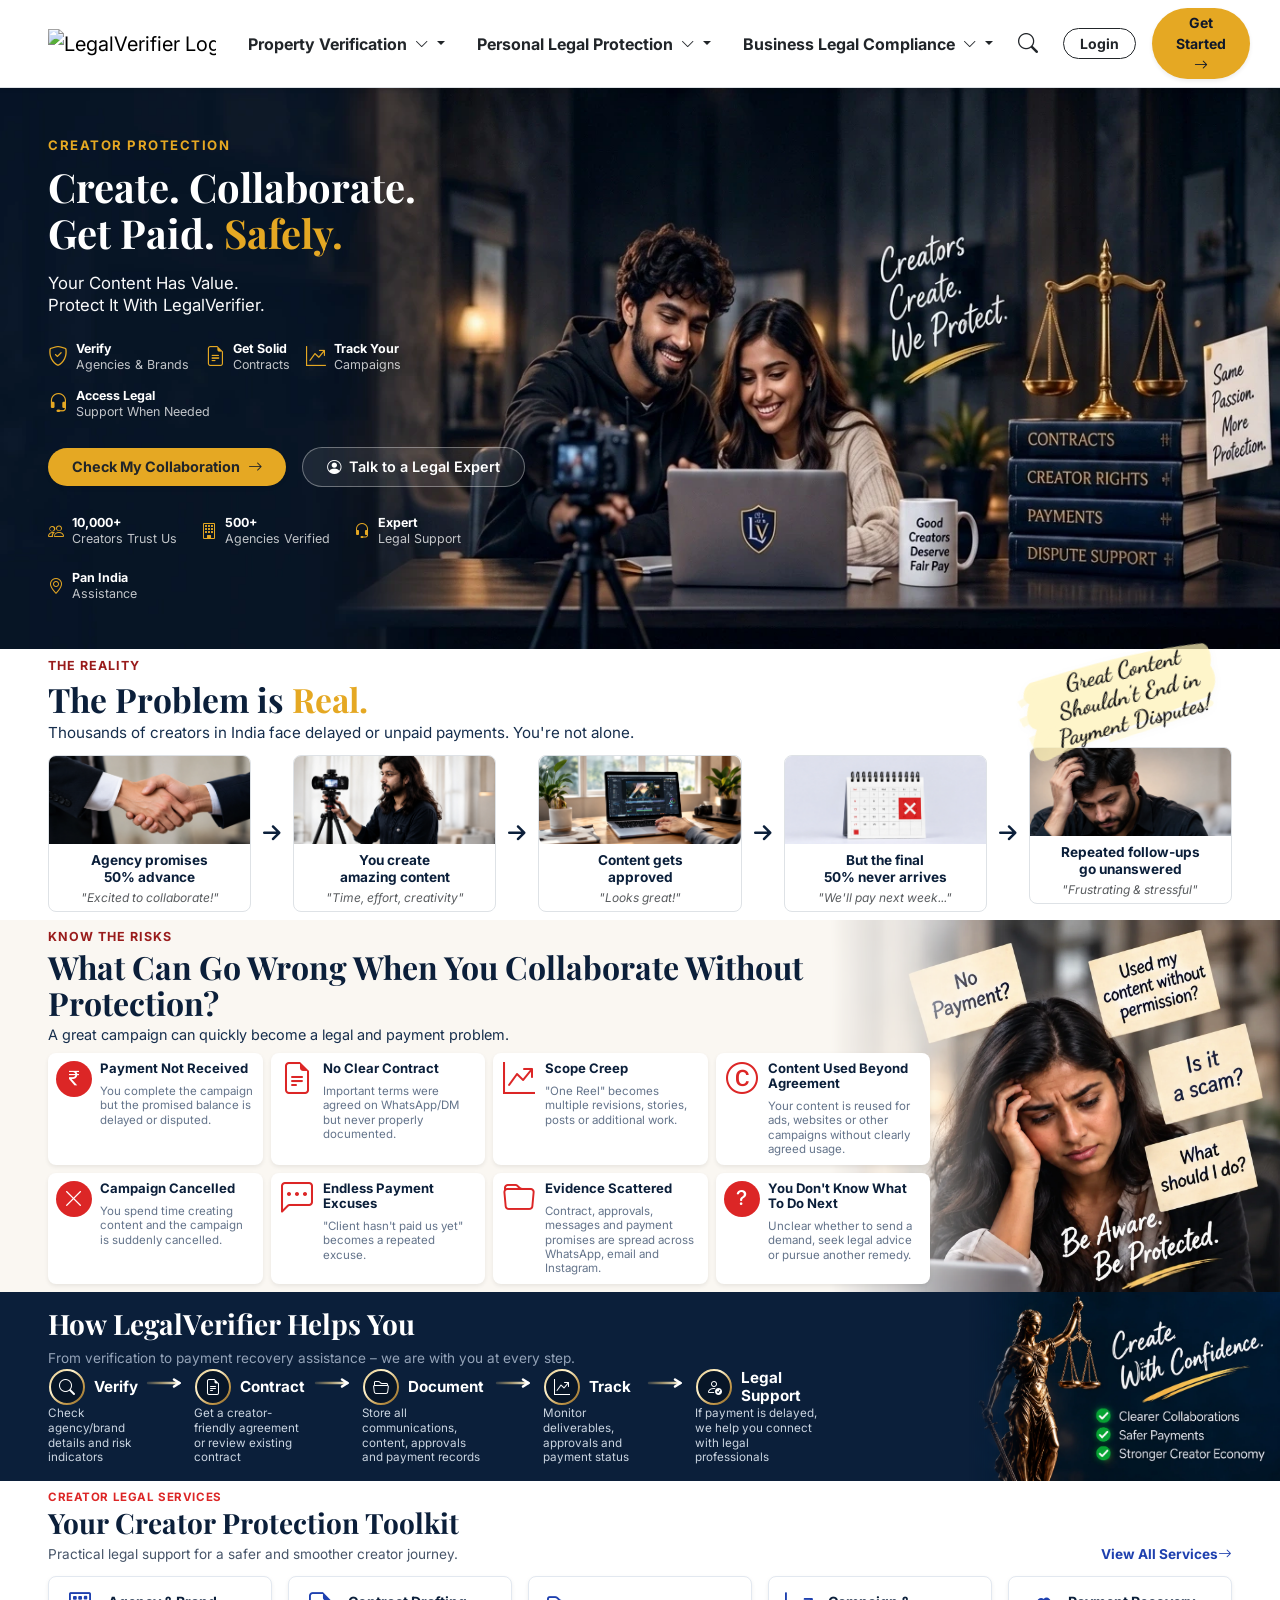
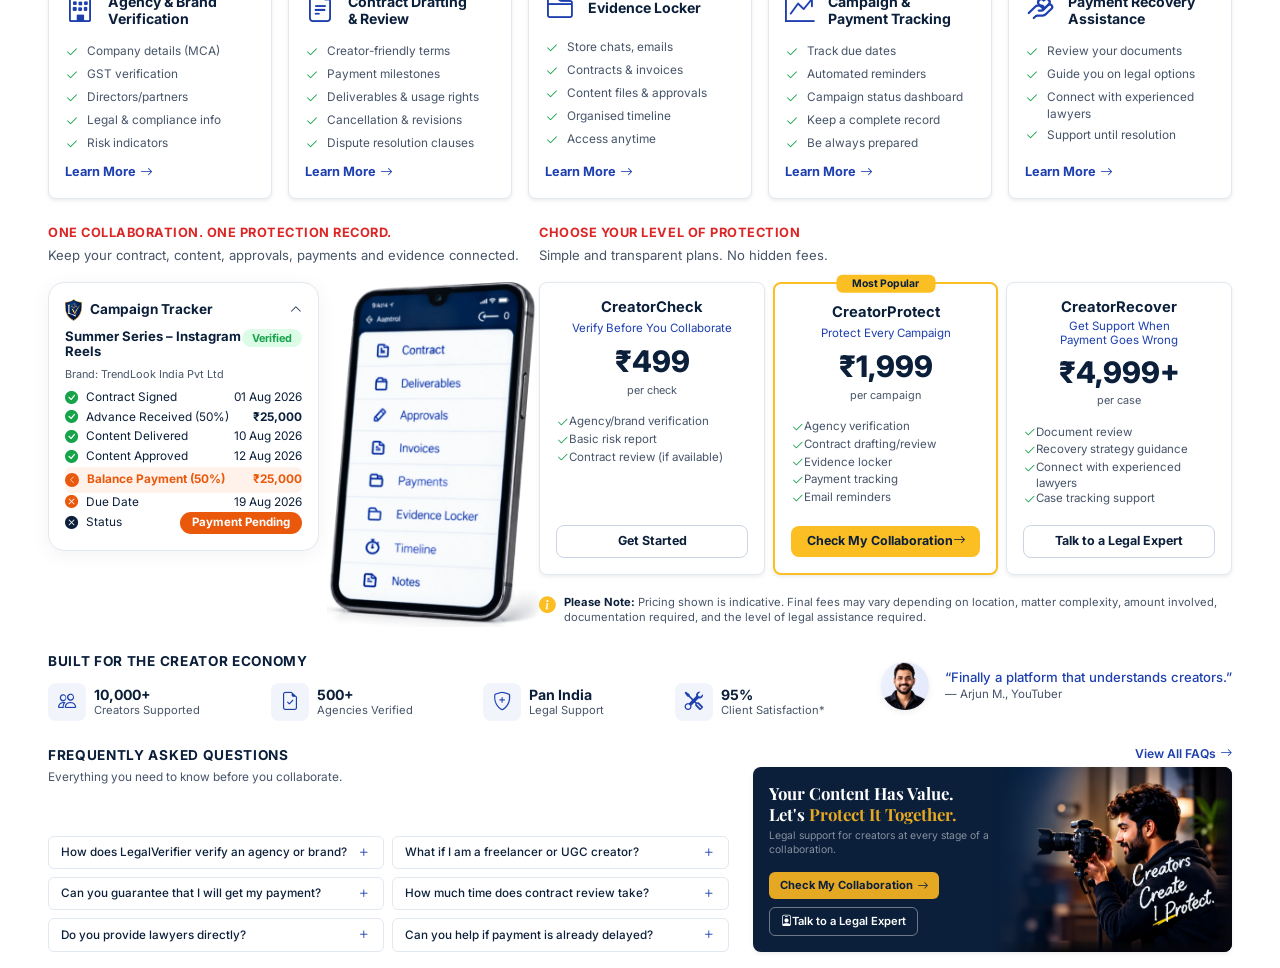
==== creator-protection.html @ 8e34fe93 "first commit" ====
<!DOCTYPE html>
<html lang="en">

<head>
    <meta charset="UTF-8">
    <meta name="viewport" content="width=device-width, initial-scale=1.0">
    <title>Creator Protection | LegalVerifier - Verify Today. Protect Tomorrow.</title>
    <meta name="description"
        content="LegalVerifier Creator Protection - Create. Collaborate. Get Paid. Safely. Practical legal support, contract drafting, brand verification, and payment recovery for creators across India.">

    <!-- Google Fonts -->
    <link rel="preconnect" href="https://fonts.googleapis.com">
    <link rel="preconnect" href="https://fonts.gstatic.com" crossorigin>
    <link
        href="https://fonts.googleapis.com/css2?family=Barlow+Condensed:wght@600;700;800&family=Caveat:wght@600;700&family=Dancing+Script:wght@600;700&family=Inter:wght@400;500;600;700;800&family=Playfair+Display:ital,wght@0,600;0,700;1,600&family=Reenie+Beanie&family=Satisfy&display=swap"
        rel="stylesheet">

    <!-- Bootstrap 5 CSS -->
    <link href="https://cdn.jsdelivr.net/npm/bootstrap@5.3.2/dist/css/bootstrap.min.css" rel="stylesheet">
    <!-- Bootstrap Icons & Font Awesome -->
    <link rel="stylesheet" href="https://cdn.jsdelivr.net/npm/bootstrap-icons@1.11.3/font/bootstrap-icons.min.css">
    <link rel="stylesheet" href="https://cdnjs.cloudflare.com/ajax/libs/font-awesome/6.5.1/css/all.min.css">

    <!-- Custom CSS -->
    <link rel="stylesheet" href="css/style.css">
</head>

<body>

    <!-- REPLICATED HEADER FROM LEGALVERIFIER.COM -->
    <header class="header bg-white border-bottom sticky-top shadow-sm" id="header">
        <nav class="navbar navbar-expand-lg py-2">
            <div class="container-fluid px-lg-5">
                <!-- Brand Logo -->
                <a class="navbar-brand me-4" href="https://www.legalverifier.com/home">
                    <img alt="LegalVerifier Logo" class="logcss"
                        src="https://www.legalverifier.com/public/user/assets/images/logo.png"
                        style="max-height: 48px;">
                </a>

                <button class="navbar-toggler border-0" type="button" data-bs-toggle="collapse" data-bs-target="#menu"
                    aria-controls="menu" aria-expanded="false" aria-label="Toggle navigation">
                    <span class="navbar-toggler-icon"></span>
                </button>

                <!-- Navbar Block -->
                <div class="collapse navbar-collapse" id="menu">
                    <ul class="navbar-nav mx-auto mb-2 mb-lg-0 fw-bold fs-6">
                        <!-- Dropdown 1: Property Verification -->
                        <li class="nav-item dropdown me-3">
                            <a class="nav-link dropdown-toggle text-dark active" href="#" id="propDropdown"
                                role="button" data-bs-toggle="dropdown" aria-expanded="false">
                                Property Verification <i class="bi bi-chevron-down small ms-1"></i>
                            </a>
                            <ul class="dropdown-menu shadow-lg border-0 rounded-3 p-3" aria-labelledby="propDropdown">
                                <li><a href="https://www.legalverifier.com/residential-plot-verification"
                                        class="dropdown-item py-2"><i
                                            class="bi bi-geo-alt text-primary me-2"></i>Residential Plot
                                        Verification</a></li>
                                <li><a href="https://www.legalverifier.com/residential-flat-verification"
                                        class="dropdown-item py-2"><i
                                            class="bi bi-building text-primary me-2"></i>Residential Flat
                                        Verification</a></li>
                                <li><a href="https://www.legalverifier.com/commercial-plot-verification"
                                        class="dropdown-item py-2"><i
                                            class="bi bi-briefcase text-primary me-2"></i>Commercial Plot
                                        Verification</a></li>
                                <li><a href="https://www.legalverifier.com/commercial-space-verification"
                                        class="dropdown-item py-2"><i
                                            class="bi bi-shop text-primary me-2"></i>Commercial Space Verification</a>
                                </li>
                                <li><a href="https://www.legalverifier.com/agricultural-land-verification"
                                        class="dropdown-item py-2"><i
                                            class="bi bi-tree text-primary me-2"></i>Agricultural Land Verification</a>
                                </li>
                            </ul>
                        </li>

                        <!-- Dropdown 2: Personal Legal Protection -->
                        <li class="nav-item dropdown me-3">
                            <a class="nav-link dropdown-toggle text-dark" href="#" id="personalDropdown" role="button"
                                data-bs-toggle="dropdown" aria-expanded="false">
                                Personal Legal Protection <i class="bi bi-chevron-down small ms-1"></i>
                            </a>
                            <ul class="dropdown-menu shadow-lg border-0 rounded-3 p-3"
                                aria-labelledby="personalDropdown">
                                <li><a href="#" class="dropdown-item py-2"><i
                                            class="bi bi-house-door text-primary me-2"></i>Property Related</a></li>
                                <li><a href="#" class="dropdown-item py-2"><i
                                            class="bi bi-file-earmark-lock text-primary me-2"></i>Wills & Trusts
                                        Related</a></li>
                                <li><a href="#" class="dropdown-item py-2"><i
                                            class="bi bi-people text-primary me-2"></i>Family Related</a></li>
                                <li><a href="#" class="dropdown-item py-2"><i
                                            class="bi bi-shield-exclamation text-primary me-2"></i>Legal Notice &
                                        Complaints</a></li>
                            </ul>
                        </li>

                        <!-- Dropdown 3: Business Legal Compliance -->
                        <li class="nav-item dropdown me-3">
                            <a class="nav-link dropdown-toggle text-dark" href="#" id="businessDropdown" role="button"
                                data-bs-toggle="dropdown" aria-expanded="false">
                                Business Legal Compliance <i class="bi bi-chevron-down small ms-1"></i>
                            </a>
                            <ul class="dropdown-menu shadow-lg border-0 rounded-3 p-3"
                                aria-labelledby="businessDropdown">
                                <li><a href="#" class="dropdown-item py-2"><i
                                            class="bi bi-building-check text-primary me-2"></i>Company Registration</a>
                                </li>
                                <li><a href="#" class="dropdown-item py-2"><i
                                            class="bi bi-receipt-cutoff text-primary me-2"></i>GST Registration &
                                        Filings</a></li>
                            </ul>
                        </li>
                    </ul>

                    <!-- Right Action Buttons -->
                    <div class="d-flex align-items-center gap-3 ms-auto">
                        <button class="btn btn-link text-dark fs-5 p-0 me-2" title="Search"><i
                                class="bi bi-search"></i></button>
                        <a href="https://www.legalverifier.com/login"
                            class="btn btn-outline-dark fw-bold px-3 btn-sm rounded-pill">Login</a>
                        <a href="#pricing" class="btn btn-gold fw-bold px-4 btn-sm rounded-pill shadow-sm">Get Started
                            <i class="bi bi-arrow-right"></i></a>
                    </div>
                </div>
            </div>
        </nav>
    </header>

    <!-- SECTION 1: HERO SECTION -->
    <section class="hero-section text-white py-4 position-relative">
        <div class="container-fluid px-4 px-lg-5 py-lg-4">
            <div class="row align-items-center">
                <!-- Left Text Column -->
                <div class="col-lg-6 col-xl-5 z-2">
                    <!-- Top Category Tag -->
                    <div class="text-gold fw-bold text-uppercase mb-2"
                        style="letter-spacing: 1.5px; font-size: 0.82rem;">
                        CREATOR PROTECTION
                    </div>

                    <!-- Main Headline -->
                    <h1 class="text-white fw-bold font-serif mb-3" style="font-size: 2.5rem; line-height: 1.15;">
                        Create. Collaborate.<br>
                        Get Paid. <span class="text-gold">Safely.</span>
                    </h1>

                    <!-- Subtitle -->
                    <p class="text-light opacity-90 mb-4" style="font-size: 1.05rem; line-height: 1.35;">
                        Your Content Has Value.<br>
                        Protect It With LegalVerifier.
                    </p>

                    <!-- 4 Horizontal Feature Badges -->
                    <div class="d-flex flex-wrap align-items-center gap-3 mb-4 pb-1" style="max-width: 580px;">
                        <div class="d-flex align-items-center gap-2">
                            <i class="bi bi-shield-check text-gold fs-5"></i>
                            <span class="lh-sm text-white" style="font-size: 0.78rem;"><strong>Verify</strong><br><span
                                    class="opacity-75">Agencies & Brands</span></span>
                        </div>
                        <div class="d-flex align-items-center gap-2">
                            <i class="bi bi-file-earmark-text text-gold fs-5"></i>
                            <span class="lh-sm text-white" style="font-size: 0.78rem;"><strong>Get
                                    Solid</strong><br><span class="opacity-75">Contracts</span></span>
                        </div>
                        <div class="d-flex align-items-center gap-2">
                            <i class="bi bi-graph-up-arrow text-gold fs-5"></i>
                            <span class="lh-sm text-white" style="font-size: 0.78rem;"><strong>Track
                                    Your</strong><br><span class="opacity-75">Campaigns</span></span>
                        </div>
                        <div class="d-flex align-items-center gap-2">
                            <i class="bi bi-headset text-gold fs-5"></i>
                            <span class="lh-sm text-white" style="font-size: 0.78rem;"><strong>Access
                                    Legal</strong><br><span class="opacity-75">Support When Needed</span></span>
                        </div>
                    </div>

                    <!-- Action Buttons -->
                    <div class="d-flex flex-wrap align-items-center gap-3 mb-4">
                        <a href="#pricing"
                            class="btn btn-gold rounded-pill px-4 py-2 fw-bold text-dark d-inline-flex align-items-center gap-2 shadow-sm"
                            style="font-size: 0.9rem;">
                            Check My Collaboration <i class="bi bi-arrow-right"></i>
                        </a>
                        <a href="https://wa.me/"
                            class="btn btn-glass-secondary rounded-pill px-4 py-2 fw-semibold d-inline-flex align-items-center gap-2"
                            style="font-size: 0.9rem;">
                            <i class="bi bi-person-circle"></i> Talk to a Legal Expert
                        </a>
                    </div>

                    <!-- Bottom Trust Stats Bar -->
                    <div class="d-flex flex-wrap align-items-center gap-4 text-white pt-1" style="font-size: 0.78rem;">
                        <div class="d-flex align-items-center gap-2">
                            <i class="bi bi-people fs-6 text-gold opacity-90"></i>
                            <div class="lh-sm"><strong>10,000+</strong><br><span class="opacity-75">Creators Trust
                                    Us</span></div>
                        </div>
                        <div class="d-flex align-items-center gap-2">
                            <i class="bi bi-building fs-6 text-gold opacity-90"></i>
                            <div class="lh-sm"><strong>500+</strong><br><span class="opacity-75">Agencies
                                    Verified</span></div>
                        </div>
                        <div class="d-flex align-items-center gap-2">
                            <i class="bi bi-headset fs-6 text-gold opacity-90"></i>
                            <div class="lh-sm"><strong>Expert</strong><br><span class="opacity-75">Legal Support</span>
                            </div>
                        </div>
                        <div class="d-flex align-items-center gap-2">
                            <i class="bi bi-geo-alt fs-6 text-gold opacity-90"></i>
                            <div class="lh-sm"><strong>Pan India</strong><br><span class="opacity-75">Assistance</span>
                            </div>
                        </div>
                    </div>
                </div>


            </div>
        </div>
    </section>

    <!-- SECTION 2: THE REALITY -->
    <section class="pt-2 pb-2 bg-white position-relative">
        <div class="container-fluid px-4 px-lg-5">
            <!-- Header Row -->
            <div class="mb-2 pb-1">
                <div>
                    <div class="text-kicker-red fw-bold text-uppercase mb-1"
                        style="font-size: 0.78rem; letter-spacing: 1px;">THE REALITY</div>
                    <h2 class="text-navy fw-bold font-serif mb-1" style="font-size: 2.1rem; line-height: 1.15;">
                        The Problem is <span class="text-gold">Real.</span>
                    </h2>
                    <p class="mb-0" style="color: var(--color-navy-light); font-size: 0.95rem; line-height: 1.35;">
                        Thousands of creators in
                        India face delayed or unpaid payments. You're not alone.</p>
                </div>
            </div>

            <!-- 5 Horizontal Cards Timeline with Arrows -->
            <div class="row align-items-center g-2 g-lg-3 gy-3 gy-md-2">
                <!-- Step 1 -->
                <div class="col-6 col-md">
                    <div class="card h-100 border rounded-3 overflow-hidden hover-lift bg-white">
                        <img src="assets/images/creator-protection/step1.webp" alt="Agency promises 50% advance"
                            class="card-img-top object-fit-cover" style="height: 88px;">
                        <div class="card-body px-2 pt-2 pb-1 text-center d-flex flex-column justify-content-center">
                            <h3 class="fw-bold text-navy mb-1" style="font-size: 0.85rem; line-height: 1.2;">Agency
                                promises<br>50% advance</h3>
                            <p class="text-muted fst-italic mb-0" style="font-size: 0.75rem;">"Excited to collaborate!"
                            </p>
                        </div>
                    </div>
                </div>
                <div class="col-auto d-none d-md-block text-center px-1">
                    <i class="fa-solid fa-arrow-right fs-5 text-navy"></i>
                </div>

                <!-- Step 2 -->
                <div class="col-6 col-md">
                    <div class="card h-100 border rounded-3 overflow-hidden hover-lift bg-white">
                        <img src="assets/images/creator-protection/step2.webp" alt="You create amazing content"
                            class="card-img-top object-fit-cover" style="height: 88px;">
                        <div class="card-body px-2 pt-2 pb-1 text-center d-flex flex-column justify-content-center">
                            <h3 class="fw-bold text-navy mb-1" style="font-size: 0.85rem; line-height: 1.2;">You
                                create<br>amazing content</h3>
                            <p class="text-muted fst-italic mb-0" style="font-size: 0.75rem;">"Time, effort, creativity"
                            </p>
                        </div>
                    </div>
                </div>
                <div class="col-auto d-none d-md-block text-center px-1">
                    <i class="fa-solid fa-arrow-right fs-5 text-navy"></i>
                </div>

                <!-- Step 3 -->
                <div class="col-6 col-md">
                    <div class="card h-100 border rounded-3 overflow-hidden hover-lift bg-white">
                        <img src="assets/images/creator-protection/step3.webp" alt="Content gets approved"
                            class="card-img-top object-fit-cover" style="height: 88px;">
                        <div class="card-body px-2 pt-2 pb-1 text-center d-flex flex-column justify-content-center">
                            <h3 class="fw-bold text-navy mb-1" style="font-size: 0.85rem; line-height: 1.2;">Content
                                gets<br>approved</h3>
                            <p class="text-muted fst-italic mb-0" style="font-size: 0.75rem;">"Looks great!"</p>
                        </div>
                    </div>
                </div>
                <div class="col-auto d-none d-md-block text-center px-1">
                    <i class="fa-solid fa-arrow-right fs-5 text-navy"></i>
                </div>

                <!-- Step 4 -->
                <div class="col-6 col-md">
                    <div class="card h-100 border rounded-3 overflow-hidden hover-lift bg-white">
                        <img src="assets/images/creator-protection/step4.webp" alt="But the final 50% never arrives"
                            class="card-img-top object-fit-cover" style="height: 88px;">
                        <div class="card-body px-2 pt-2 pb-1 text-center d-flex flex-column justify-content-center">
                            <h3 class="fw-bold text-navy mb-1" style="font-size: 0.85rem; line-height: 1.2;">But the
                                final<br>50% never arrives</h3>
                            <p class="text-muted fst-italic mb-0" style="font-size: 0.75rem;">"We'll pay next week..."
                            </p>
                        </div>
                    </div>
                </div>
                <div class="col-auto d-none d-md-block text-center px-1">
                    <i class="fa-solid fa-arrow-right fs-5 text-navy"></i>
                </div>

                <!-- Step 5 with Pure HTML/CSS Yellow Brush Note -->
                <div class="col-12 col-md mx-auto mt-md-0 position-relative" style="margin-top: 6.8rem;">
                    <!-- Pure HTML/CSS Organic Yellow Brush Badge -->
                    <div class="yellow-brush-note">
                        Great Content<br>
                        Shouldn't End in<br>
                        Payment Disputes!
                    </div>

                    <div class="card h-100 border rounded-3 overflow-hidden hover-lift bg-white position-relative z-1">
                        <img src="assets/images/creator-protection/step5.webp" alt="Repeated follow-ups go unanswered"
                            class="card-img-top object-fit-cover" style="height: 88px;">
                        <div class="card-body px-2 pt-2 pb-1 text-center d-flex flex-column justify-content-center">
                            <h3 class="fw-bold text-navy mb-1" style="font-size: 0.85rem; line-height: 1.2;">Repeated
                                follow-ups<br>go unanswered</h3>
                            <p class="text-muted fst-italic mb-0" style="font-size: 0.75rem;">"Frustrating & stressful"
                            </p>
                        </div>
                    </div>
                </div>
            </div>
        </div>
    </section>

    <!-- SECTION 3: KNOW THE RISKS -->
    <section class="pt-2 pb-2 border-0 position-relative overflow-hidden"
        style="background-color: var(--color-bg-cream);">
        <!-- Right Side Faded Hero Image Layer -->
        <div class="position-absolute top-0 end-0 bottom-0 d-none d-lg-flex justify-content-end pointer-events-none z-0"
            style="width: 42%; min-width: 360px;">
            <img src="assets/images/creator-protection/risk-hero.webp"
                alt="Concerned Professional Surrounded by Warning Notes" class="h-100 object-fit-contain"
                style="object-position: right center; mask-image: linear-gradient(to right, transparent 0%, rgba(0,0,0,0.3) 15%, black 40%); -webkit-mask-image: linear-gradient(to right, transparent 0%, rgba(0,0,0,0.3) 15%, black 40%); opacity: 0.98;">
        </div>

        <div class="container-fluid px-4 px-lg-5 position-relative z-1">
            <div class="row align-items-center">
                <div class="col-12 col-lg-9">
                    <!-- Header Row -->
                    <div class="mb-2">
                        <div class="text-kicker-red fw-bold text-uppercase"
                            style="font-size: 0.78rem; letter-spacing: 1px; margin-bottom: 2px;">KNOW THE RISKS</div>
                        <h2 class="text-navy fw-bold font-serif mb-1" style="font-size: 2rem; line-height: 1.15;">
                            What Can Go Wrong When You Collaborate Without Protection?
                        </h2>
                        <p class="mb-0" style="color: var(--color-navy-light); font-size: 0.9rem; line-height: 1.3;">A great
                            campaign can quickly become a legal and payment problem.</p>
                    </div>

                    <!-- 8 Risk Cards Compact Grid (2 columns on mobile, 4 columns on desktop) -->
                    <div class="row row-cols-2 row-cols-lg-4 g-2">
                    <!-- Card 1 -->
                    <div class="col">
                        <div
                            class="card border-0 rounded-3 p-2 bg-white shadow-sm h-100 d-flex flex-row align-items-start gap-2">
                            <div class="rounded-circle d-flex align-items-center justify-content-center flex-shrink-0 mt-0.5"
                                style="width: 36px; height: 36px; background-color: #DC2626; color: #ffffff;">
                                <i class="bi bi-currency-rupee fs-5"></i>
                            </div>
                            <div>
                                <h3 class="fw-bold text-navy mb-0.5" style="font-size: 0.82rem; line-height: 1.15;">
                                    Payment Not Received</h3>
                                <p class="mb-0" style="color: #64748B; font-size: 0.72rem; line-height: 1.25;">You
                                    complete the campaign but the promised balance is delayed or disputed.</p>
                            </div>
                        </div>
                    </div>

                    <!-- Card 2 -->
                    <div class="col">
                        <div
                            class="card border-0 rounded-3 p-2 bg-white shadow-sm h-100 d-flex flex-row align-items-start gap-2">
                            <div class="d-flex align-items-center justify-content-center flex-shrink-0 mt-0.5"
                                style="width: 36px; height: 36px; color: #DC2626;">
                                <i class="bi bi-file-earmark-text fs-2"></i>
                            </div>
                            <div>
                                <h3 class="fw-bold text-navy mb-0.5" style="font-size: 0.82rem; line-height: 1.15;">No
                                    Clear Contract</h3>
                                <p class="mb-0" style="color: #64748B; font-size: 0.72rem; line-height: 1.25;">Important
                                    terms were agreed on WhatsApp/DM but never properly documented.</p>
                            </div>
                        </div>
                    </div>

                    <!-- Card 3 -->
                    <div class="col">
                        <div
                            class="card border-0 rounded-3 p-2 bg-white shadow-sm h-100 d-flex flex-row align-items-start gap-2">
                            <div class="d-flex align-items-center justify-content-center flex-shrink-0 mt-0.5"
                                style="width: 36px; height: 36px; color: #DC2626;">
                                <i class="bi bi-graph-up-arrow fs-2"></i>
                            </div>
                            <div>
                                <h3 class="fw-bold text-navy mb-0.5" style="font-size: 0.82rem; line-height: 1.15;">
                                    Scope Creep</h3>
                                <p class="mb-0" style="color: #64748B; font-size: 0.72rem; line-height: 1.25;">"One
                                    Reel" becomes multiple revisions, stories, posts or additional work.</p>
                            </div>
                        </div>
                    </div>

                    <!-- Card 4 -->
                    <div class="col">
                        <div
                            class="card border-0 rounded-3 p-2 bg-white shadow-sm h-100 d-flex flex-row align-items-start gap-2">
                            <div class="d-flex align-items-center justify-content-center flex-shrink-0 mt-0.5"
                                style="width: 36px; height: 36px; color: #DC2626;">
                                <i class="bi bi-c-circle fs-2"></i>
                            </div>
                            <div>
                                <h3 class="fw-bold text-navy mb-0.5" style="font-size: 0.82rem; line-height: 1.15;">
                                    Content Used Beyond Agreement</h3>
                                <p class="mb-0" style="color: #64748B; font-size: 0.72rem; line-height: 1.25;">Your
                                    content is reused for ads, websites or other campaigns without clearly agreed usage.
                                </p>
                            </div>
                        </div>
                    </div>

                    <!-- Card 5 -->
                    <div class="col">
                        <div
                            class="card border-0 rounded-3 p-2 bg-white shadow-sm h-100 d-flex flex-row align-items-start gap-2">
                            <div class="rounded-circle d-flex align-items-center justify-content-center flex-shrink-0 mt-0.5"
                                style="width: 36px; height: 36px; background-color: #DC2626; color: #ffffff;">
                                <i class="bi bi-x-lg fs-5"></i>
                            </div>
                            <div>
                                <h3 class="fw-bold text-navy mb-0.5" style="font-size: 0.82rem; line-height: 1.15;">
                                    Campaign Cancelled</h3>
                                <p class="mb-0" style="color: #64748B; font-size: 0.72rem; line-height: 1.25;">You spend
                                    time creating content and the campaign is suddenly cancelled.</p>
                            </div>
                        </div>
                    </div>

                    <!-- Card 6 -->
                    <div class="col">
                        <div
                            class="card border-0 rounded-3 p-2 bg-white shadow-sm h-100 d-flex flex-row align-items-start gap-2">
                            <div class="d-flex align-items-center justify-content-center flex-shrink-0 mt-0.5"
                                style="width: 36px; height: 36px; color: #DC2626;">
                                <i class="bi bi-chat-left-dots fs-2"></i>
                            </div>
                            <div>
                                <h3 class="fw-bold text-navy mb-0.5" style="font-size: 0.82rem; line-height: 1.15;">
                                    Endless Payment Excuses</h3>
                                <p class="mb-0" style="color: #64748B; font-size: 0.72rem; line-height: 1.25;">"Client
                                    hasn't paid us yet" becomes a repeated excuse.</p>
                            </div>
                        </div>
                    </div>

                    <!-- Card 7 -->
                    <div class="col">
                        <div
                            class="card border-0 rounded-3 p-2 bg-white shadow-sm h-100 d-flex flex-row align-items-start gap-2">
                            <div class="d-flex align-items-center justify-content-center flex-shrink-0 mt-0.5"
                                style="width: 36px; height: 36px; color: #DC2626;">
                                <i class="bi bi-folder fs-2"></i>
                            </div>
                            <div>
                                <h3 class="fw-bold text-navy mb-0.5" style="font-size: 0.82rem; line-height: 1.15;">
                                    Evidence Scattered</h3>
                                <p class="mb-0" style="color: #64748B; font-size: 0.72rem; line-height: 1.25;">Contract,
                                    approvals, messages and payment promises are spread across WhatsApp, email and
                                    Instagram.</p>
                            </div>
                        </div>
                    </div>

                    <!-- Card 8 -->
                    <div class="col">
                        <div
                            class="card border-0 rounded-3 p-2 bg-white shadow-sm h-100 d-flex flex-row align-items-start gap-2">
                            <div class="rounded-circle d-flex align-items-center justify-content-center flex-shrink-0 mt-0.5"
                                style="width: 36px; height: 36px; background-color: #DC2626; color: #ffffff;">
                                <i class="bi bi-question-lg fs-5"></i>
                            </div>
                            <div>
                                <h3 class="fw-bold text-navy mb-0.5" style="font-size: 0.82rem; line-height: 1.15;">You
                                    Don't Know What To Do Next</h3>
                                <p class="mb-0" style="color: #64748B; font-size: 0.72rem; line-height: 1.25;">Unclear
                                    whether to send a demand, seek legal advice or pursue another remedy.</p>
                            </div>
                        </div>
                    </div>
                </div>

                <!-- Mobile Image Layer (Shown below cards on mobile/tablet) -->
                <div class="col-12 d-block d-lg-none text-center mt-3 pt-1">
                    <img src="assets/images/creator-protection/risk-hero.webp"
                        alt="Concerned Professional Surrounded by Warning Notes"
                        class="img-fluid rounded-3"
                        style="max-height: 380px; width: auto; object-fit: contain;">
                </div>
            </div>
        </div>
    </section>

    <!-- SECTION 4: HOW LEGALVERIFIER HELPS YOU -->
    <section class="py-3 bg-navy text-white position-relative overflow-hidden">
        <!-- Right Side Full-Height Image touching Section 4 top, bottom & right vertical borders -->
        <img src="assets/images/creator-protection/justice-confidence.webp" alt="Justice in Bronze, Confidence in Words"
            class="position-absolute top-0 end-0 bottom-0 h-100 d-none d-lg-block pointer-events-none z-0"
            style="object-fit: contain; object-position: right center; width: auto; max-height: 100%; mask-image: linear-gradient(to right, transparent 0%, black 60px, black 100%); -webkit-mask-image: linear-gradient(to right, transparent 0%, black 60px, black 100%);">

        <div class="container-fluid px-4 px-lg-5 position-relative z-1">
            <!-- Header Row -->
            <div class="mb-2.5">
                <h2 class="text-white fw-bold font-serif mb-0.5" style="font-size: 1.75rem; line-height: 1.15;">
                    How LegalVerifier Helps You
                </h2>
                <p class="mb-0" style="color: #94A3B8; font-size: 0.85rem;">
                    From verification to payment recovery assistance &ndash; we are with you at every step.
                </p>
            </div>

            <div class="row align-items-center g-0">
                <!-- Left 5-Step Horizontal Flow -->
                <div class="col-12 col-lg-9 col-xl-8 col-xxl-9">
                    <div class="d-flex flex-column flex-md-row align-items-start justify-content-between gap-2 me-lg-3">

                        <!-- Step 1: Verify -->
                        <div style="max-width: 165px;">
                            <div class="d-flex align-items-center gap-2 mb-1.5">
                                <div class="position-relative d-flex align-items-center justify-content-center flex-shrink-0"
                                    style="width: 38px; height: 38px;">
                                    <svg width="38" height="38" viewBox="0 0 38 38"
                                        class="position-absolute top-0 start-0 w-100 h-100" fill="none">
                                        <defs>
                                            <linearGradient id="metallicGoldRing1" x1="0%" y1="0%" x2="100%" y2="100%">
                                                <stop offset="0%" stop-color="#E2C582" />
                                                <stop offset="35%" stop-color="#FFF3CE" />
                                                <stop offset="70%" stop-color="#C59B4D" />
                                                <stop offset="100%" stop-color="#8E6A2B" />
                                            </linearGradient>
                                        </defs>
                                        <circle cx="19" cy="19" r="17" fill="#071527" stroke="url(#metallicGoldRing1)"
                                            stroke-width="2" />
                                    </svg>
                                    <i class="bi bi-search text-white fs-6 position-relative z-1"></i>
                                </div>
                                <h3 class="fw-bold text-white mb-0" style="font-size: 0.95rem;">Verify</h3>
                            </div>
                            <p class="mb-0" style="color: #CBD5E1; font-size: 0.73rem; line-height: 1.25;">Check
                                agency/brand details and risk indicators</p>
                        </div>

                        <!-- Connector Arrow 1 -->
                        <div class="d-none d-md-flex align-items-center flex-shrink-0 align-self-start mt-2">
                            <svg width="40" height="14" viewBox="0 0 40 14" fill="none"
                                xmlns="http://www.w3.org/2000/svg">
                                <defs>
                                    <linearGradient id="fadeArrowGrad1" x1="0" y1="7" x2="34" y2="7"
                                        gradientUnits="userSpaceOnUse">
                                        <stop offset="0%" stop-color="#E2C582" stop-opacity="0.15" />
                                        <stop offset="45%" stop-color="#E2C582" stop-opacity="0.65" />
                                        <stop offset="85%" stop-color="#FFF3CE" stop-opacity="0.9" />
                                        <stop offset="100%" stop-color="#FFFFFF" stop-opacity="1" />
                                    </linearGradient>
                                </defs>
                                <path d="M 2 7 H 33.5" stroke="url(#fadeArrowGrad1)" stroke-width="2.5"
                                    stroke-linecap="round" />
                                <path d="M 28 3.5 L 33.5 7 L 28 10.5" stroke="#FFFFFF" stroke-width="2.5"
                                    stroke-linecap="round" stroke-linejoin="round" fill="none" />
                            </svg>
                        </div>

                        <!-- Step 2: Contract -->
                        <div style="max-width: 175px;">
                            <div class="d-flex align-items-center gap-2 mb-1.5">
                                <div class="position-relative d-flex align-items-center justify-content-center flex-shrink-0"
                                    style="width: 38px; height: 38px;">
                                    <svg width="38" height="38" viewBox="0 0 38 38"
                                        class="position-absolute top-0 start-0 w-100 h-100" fill="none">
                                        <defs>
                                            <linearGradient id="metallicGoldRing2" x1="0%" y1="0%" x2="100%" y2="100%">
                                                <stop offset="0%" stop-color="#E2C582" />
                                                <stop offset="35%" stop-color="#FFF3CE" />
                                                <stop offset="70%" stop-color="#C59B4D" />
                                                <stop offset="100%" stop-color="#8E6A2B" />
                                            </linearGradient>
                                        </defs>
                                        <circle cx="19" cy="19" r="17" fill="#071527" stroke="url(#metallicGoldRing2)"
                                            stroke-width="2" />
                                    </svg>
                                    <i class="bi bi-file-earmark-text text-white fs-6 position-relative z-1"></i>
                                </div>
                                <h3 class="fw-bold text-white mb-0" style="font-size: 0.95rem;">Contract</h3>
                            </div>
                            <p class="mb-0" style="color: #CBD5E1; font-size: 0.73rem; line-height: 1.25;">Get a
                                creator-friendly agreement or review existing contract</p>
                        </div>

                        <!-- Connector Arrow 2 -->
                        <div class="d-none d-md-flex align-items-center flex-shrink-0 align-self-start mt-2">
                            <svg width="40" height="14" viewBox="0 0 40 14" fill="none"
                                xmlns="http://www.w3.org/2000/svg">
                                <defs>
                                    <linearGradient id="fadeArrowGrad2" x1="0" y1="7" x2="34" y2="7"
                                        gradientUnits="userSpaceOnUse">
                                        <stop offset="0%" stop-color="#E2C582" stop-opacity="0.15" />
                                        <stop offset="45%" stop-color="#E2C582" stop-opacity="0.65" />
                                        <stop offset="85%" stop-color="#FFF3CE" stop-opacity="0.9" />
                                        <stop offset="100%" stop-color="#FFFFFF" stop-opacity="1" />
                                    </linearGradient>
                                </defs>
                                <path d="M 2 7 H 33.5" stroke="url(#fadeArrowGrad2)" stroke-width="2.5"
                                    stroke-linecap="round" />
                                <path d="M 28 3.5 L 33.5 7 L 28 10.5" stroke="#FFFFFF" stroke-width="2.5"
                                    stroke-linecap="round" stroke-linejoin="round" fill="none" />
                            </svg>
                        </div>

                        <!-- Step 3: Document -->
                        <div style="max-width: 175px;">
                            <div class="d-flex align-items-center gap-2 mb-1.5">
                                <div class="position-relative d-flex align-items-center justify-content-center flex-shrink-0"
                                    style="width: 38px; height: 38px;">
                                    <svg width="38" height="38" viewBox="0 0 38 38"
                                        class="position-absolute top-0 start-0 w-100 h-100" fill="none">
                                        <defs>
                                            <linearGradient id="metallicGoldRing3" x1="0%" y1="0%" x2="100%" y2="100%">
                                                <stop offset="0%" stop-color="#E2C582" />
                                                <stop offset="35%" stop-color="#FFF3CE" />
                                                <stop offset="70%" stop-color="#C59B4D" />
                                                <stop offset="100%" stop-color="#8E6A2B" />
                                            </linearGradient>
                                        </defs>
                                        <circle cx="19" cy="19" r="17" fill="#071527" stroke="url(#metallicGoldRing3)"
                                            stroke-width="2" />
                                    </svg>
                                    <i class="bi bi-folder2-open text-white fs-6 position-relative z-1"></i>
                                </div>
                                <h3 class="fw-bold text-white mb-0" style="font-size: 0.95rem;">Document</h3>
                            </div>
                            <p class="mb-0" style="color: #CBD5E1; font-size: 0.73rem; line-height: 1.25;">Store all
                                communications, content, approvals and payment records</p>
                        </div>

                        <!-- Connector Arrow 3 -->
                        <div class="d-none d-md-flex align-items-center flex-shrink-0 align-self-start mt-2">
                            <svg width="40" height="14" viewBox="0 0 40 14" fill="none"
                                xmlns="http://www.w3.org/2000/svg">
                                <defs>
                                    <linearGradient id="fadeArrowGrad3" x1="0" y1="7" x2="34" y2="7"
                                        gradientUnits="userSpaceOnUse">
                                        <stop offset="0%" stop-color="#E2C582" stop-opacity="0.15" />
                                        <stop offset="45%" stop-color="#E2C582" stop-opacity="0.65" />
                                        <stop offset="85%" stop-color="#FFF3CE" stop-opacity="0.9" />
                                        <stop offset="100%" stop-color="#FFFFFF" stop-opacity="1" />
                                    </linearGradient>
                                </defs>
                                <path d="M 2 7 H 33.5" stroke="url(#fadeArrowGrad3)" stroke-width="2.5"
                                    stroke-linecap="round" />
                                <path d="M 28 3.5 L 33.5 7 L 28 10.5" stroke="#FFFFFF" stroke-width="2.5"
                                    stroke-linecap="round" stroke-linejoin="round" fill="none" />
                            </svg>
                        </div>

                        <!-- Step 4: Track -->
                        <div style="max-width: 165px;">
                            <div class="d-flex align-items-center gap-2 mb-1.5">
                                <div class="position-relative d-flex align-items-center justify-content-center flex-shrink-0"
                                    style="width: 38px; height: 38px;">
                                    <svg width="38" height="38" viewBox="0 0 38 38"
                                        class="position-absolute top-0 start-0 w-100 h-100" fill="none">
                                        <defs>
                                            <linearGradient id="metallicGoldRing4" x1="0%" y1="0%" x2="100%" y2="100%">
                                                <stop offset="0%" stop-color="#E2C582" />
                                                <stop offset="35%" stop-color="#FFF3CE" />
                                                <stop offset="70%" stop-color="#C59B4D" />
                                                <stop offset="100%" stop-color="#8E6A2B" />
                                            </linearGradient>
                                        </defs>
                                        <circle cx="19" cy="19" r="17" fill="#071527" stroke="url(#metallicGoldRing4)"
                                            stroke-width="2" />
                                    </svg>
                                    <i class="bi bi-graph-up-arrow text-white fs-6 position-relative z-1"></i>
                                </div>
                                <h3 class="fw-bold text-white mb-0" style="font-size: 0.95rem;">Track</h3>
                            </div>
                            <p class="mb-0" style="color: #CBD5E1; font-size: 0.73rem; line-height: 1.25;">Monitor
                                deliverables, approvals and payment status</p>
                        </div>

                        <!-- Connector Arrow 4 -->
                        <div class="d-none d-md-flex align-items-center flex-shrink-0 align-self-start mt-2">
                            <svg width="40" height="14" viewBox="0 0 40 14" fill="none"
                                xmlns="http://www.w3.org/2000/svg">
                                <defs>
                                    <linearGradient id="fadeArrowGrad4" x1="0" y1="7" x2="34" y2="7"
                                        gradientUnits="userSpaceOnUse">
                                        <stop offset="0%" stop-color="#E2C582" stop-opacity="0.15" />
                                        <stop offset="45%" stop-color="#E2C582" stop-opacity="0.65" />
                                        <stop offset="85%" stop-color="#FFF3CE" stop-opacity="0.9" />
                                        <stop offset="100%" stop-color="#FFFFFF" stop-opacity="1" />
                                    </linearGradient>
                                </defs>
                                <path d="M 2 7 H 33.5" stroke="url(#fadeArrowGrad4)" stroke-width="2.5"
                                    stroke-linecap="round" />
                                <path d="M 28 3.5 L 33.5 7 L 28 10.5" stroke="#FFFFFF" stroke-width="2.5"
                                    stroke-linecap="round" stroke-linejoin="round" fill="none" />
                            </svg>
                        </div>

                        <!-- Step 5: Legal Support -->
                        <div style="max-width: 180px;">
                            <div class="d-flex align-items-center gap-2 mb-1.5">
                                <div class="position-relative d-flex align-items-center justify-content-center flex-shrink-0"
                                    style="width: 38px; height: 38px;">
                                    <svg width="38" height="38" viewBox="0 0 38 38"
                                        class="position-absolute top-0 start-0 w-100 h-100" fill="none">
                                        <defs>
                                            <linearGradient id="metallicGoldRing5" x1="0%" y1="0%" x2="100%" y2="100%">
                                                <stop offset="0%" stop-color="#E2C582" />
                                                <stop offset="35%" stop-color="#FFF3CE" />
                                                <stop offset="70%" stop-color="#C59B4D" />
                                                <stop offset="100%" stop-color="#8E6A2B" />
                                            </linearGradient>
                                        </defs>
                                        <circle cx="19" cy="19" r="17" fill="#071527" stroke="url(#metallicGoldRing5)"
                                            stroke-width="2" />
                                    </svg>
                                    <i class="bi bi-person-check text-white fs-6 position-relative z-1"></i>
                                </div>
                                <h3 class="fw-bold text-white mb-0" style="font-size: 0.95rem;">Legal Support</h3>
                            </div>
                            <p class="mb-0" style="color: #CBD5E1; font-size: 0.73rem; line-height: 1.25;">If payment is
                                delayed, we help you connect with legal professionals</p>
                        </div>

                    </div>
                </div>

            </div>
        </div>
    </section>

    <!-- SECTION 5: CREATOR LEGAL SERVICES -->
    <section class="pt-2 pt-lg-2.5 pb-2 pb-lg-3 bg-white">
        <div class="container-fluid px-4 px-lg-5">
            <!-- Header Row -->
            <div class="d-flex justify-content-between align-items-end flex-wrap gap-2 mb-2"
                style="margin-bottom: 0.75rem !important;">
                <div>
                    <span class="text-uppercase fw-bold d-block"
                        style="color: var(--color-danger-icon); font-size: 0.72rem; letter-spacing: 0.05em;">CREATOR
                        LEGAL SERVICES</span>
                    <h2 class="fw-bold text-navy font-serif mb-1" style="font-size: 1.75rem; line-height: 1.2;">
                        Your Creator Protection Toolkit
                    </h2>
                    <p class="mb-0" style="color: var(--color-text-muted); font-size: 0.85rem;">
                        Practical legal support for a safer and smoother creator journey.
                    </p>
                </div>
                <a href="#pricing" class="fw-bold text-decoration-none d-inline-flex align-items-center gap-1.5"
                    style="color: var(--color-navy-blue); font-size: 0.85rem;">
                    View All Services <i class="bi bi-arrow-right"></i>
                </a>
            </div>

            <!-- 5-Card Horizontal Row -->
            <div class="row row-cols-1 row-cols-sm-2 row-cols-md-3 row-cols-lg-5 g-3">

                <!-- Card 1: Agency & Brand Verification -->
                <div class="col">
                    <div class="card h-100 border rounded-3 p-3 bg-white shadow-sm"
                        style="border-color: #E2E8F0 !important;">
                        <div class="d-flex align-items-start mb-3" style="gap: 13px;">
                            <div class="flex-shrink-0"
                                style="font-size: 1.85rem; line-height: 1; color: var(--color-navy-blue);">
                                <i class="bi bi-building"></i>
                            </div>
                            <h3 class="fw-bold text-navy mb-0 pt-0.5" style="font-size: 0.88rem; line-height: 1.22;">
                                Agency &amp; Brand<br>Verification
                            </h3>
                        </div>
                        <ul class="list-unstyled mb-2"
                            style="font-size: 0.74rem; color: var(--color-text-muted); line-height: 1.4;">
                            <li class="mb-1 d-flex align-items-start gap-2">
                                <i class="bi bi-check2 fw-bold flex-shrink-0"
                                    style="font-size: 0.85rem; color: var(--color-green);"></i>
                                <span>Company details (MCA)</span>
                            </li>
                            <li class="mb-1 d-flex align-items-start gap-2">
                                <i class="bi bi-check2 fw-bold flex-shrink-0"
                                    style="font-size: 0.85rem; color: var(--color-green);"></i>
                                <span>GST verification</span>
                            </li>
                            <li class="mb-1 d-flex align-items-start gap-2">
                                <i class="bi bi-check2 fw-bold flex-shrink-0"
                                    style="font-size: 0.85rem; color: var(--color-green);"></i>
                                <span>Directors/partners</span>
                            </li>
                            <li class="mb-1 d-flex align-items-start gap-2">
                                <i class="bi bi-check2 fw-bold flex-shrink-0"
                                    style="font-size: 0.85rem; color: var(--color-green);"></i>
                                <span>Legal &amp; compliance info</span>
                            </li>
                            <li class="d-flex align-items-start gap-2">
                                <i class="bi bi-check2 fw-bold flex-shrink-0"
                                    style="font-size: 0.85rem; color: var(--color-green);"></i>
                                <span>Risk indicators</span>
                            </li>
                        </ul>
                        <a href="#pricing"
                            class="fw-bold text-decoration-none mt-auto d-inline-flex align-items-center gap-1"
                            style="color: var(--color-navy-blue); font-size: 0.8rem;">
                            Learn More <i class="bi bi-arrow-right"></i>
                        </a>
                    </div>
                </div>

                <!-- Card 2: Contract Drafting & Review -->
                <div class="col">
                    <div class="card h-100 border rounded-3 p-3 bg-white shadow-sm"
                        style="border-color: #E2E8F0 !important;">
                        <div class="d-flex align-items-start mb-3" style="gap: 13px;">
                            <div class="flex-shrink-0"
                                style="font-size: 1.85rem; line-height: 1; color: var(--color-navy-blue);">
                                <i class="bi bi-file-earmark-text"></i>
                            </div>
                            <h3 class="fw-bold text-navy mb-0 pt-0.5" style="font-size: 0.88rem; line-height: 1.22;">
                                Contract Drafting<br>&amp; Review
                            </h3>
                        </div>
                        <ul class="list-unstyled mb-2"
                            style="font-size: 0.74rem; color: var(--color-text-muted); line-height: 1.4;">
                            <li class="mb-1 d-flex align-items-start gap-2">
                                <i class="bi bi-check2 fw-bold flex-shrink-0"
                                    style="font-size: 0.85rem; color: var(--color-green);"></i>
                                <span>Creator-friendly terms</span>
                            </li>
                            <li class="mb-1 d-flex align-items-start gap-2">
                                <i class="bi bi-check2 fw-bold flex-shrink-0"
                                    style="font-size: 0.85rem; color: var(--color-green);"></i>
                                <span>Payment milestones</span>
                            </li>
                            <li class="mb-1 d-flex align-items-start gap-2">
                                <i class="bi bi-check2 fw-bold flex-shrink-0"
                                    style="font-size: 0.85rem; color: var(--color-green);"></i>
                                <span>Deliverables &amp; usage rights</span>
                            </li>
                            <li class="mb-1 d-flex align-items-start gap-2">
                                <i class="bi bi-check2 fw-bold flex-shrink-0"
                                    style="font-size: 0.85rem; color: var(--color-green);"></i>
                                <span>Cancellation &amp; revisions</span>
                            </li>
                            <li class="d-flex align-items-start gap-2">
                                <i class="bi bi-check2 fw-bold flex-shrink-0"
                                    style="font-size: 0.85rem; color: var(--color-green);"></i>
                                <span>Dispute resolution clauses</span>
                            </li>
                        </ul>
                        <a href="#pricing"
                            class="fw-bold text-decoration-none mt-auto d-inline-flex align-items-center gap-1"
                            style="color: var(--color-navy-blue); font-size: 0.8rem;">
                            Learn More <i class="bi bi-arrow-right"></i>
                        </a>
                    </div>
                </div>

                <!-- Card 3: Evidence Locker -->
                <div class="col">
                    <div class="card h-100 border rounded-3 p-3 bg-white shadow-sm"
                        style="border-color: #E2E8F0 !important;">
                        <div class="d-flex align-items-center mb-3" style="gap: 13px;">
                            <div class="flex-shrink-0"
                                style="font-size: 1.85rem; line-height: 1; color: var(--color-navy-blue);">
                                <i class="bi bi-folder2"></i>
                            </div>
                            <h3 class="fw-bold text-navy mb-0" style="font-size: 0.88rem; line-height: 1.22;">
                                Evidence Locker
                            </h3>
                        </div>
                        <ul class="list-unstyled mb-2"
                            style="font-size: 0.74rem; color: var(--color-text-muted); line-height: 1.4;">
                            <li class="mb-1 d-flex align-items-start gap-2">
                                <i class="bi bi-check2 fw-bold flex-shrink-0"
                                    style="font-size: 0.85rem; color: var(--color-green);"></i>
                                <span>Store chats, emails</span>
                            </li>
                            <li class="mb-1 d-flex align-items-start gap-2">
                                <i class="bi bi-check2 fw-bold flex-shrink-0"
                                    style="font-size: 0.85rem; color: var(--color-green);"></i>
                                <span>Contracts &amp; invoices</span>
                            </li>
                            <li class="mb-1 d-flex align-items-start gap-2">
                                <i class="bi bi-check2 fw-bold flex-shrink-0"
                                    style="font-size: 0.85rem; color: var(--color-green);"></i>
                                <span>Content files &amp; approvals</span>
                            </li>
                            <li class="mb-1 d-flex align-items-start gap-2">
                                <i class="bi bi-check2 fw-bold flex-shrink-0"
                                    style="font-size: 0.85rem; color: var(--color-green);"></i>
                                <span>Organised timeline</span>
                            </li>
                            <li class="d-flex align-items-start gap-2">
                                <i class="bi bi-check2 fw-bold flex-shrink-0"
                                    style="font-size: 0.85rem; color: var(--color-green);"></i>
                                <span>Access anytime</span>
                            </li>
                        </ul>
                        <a href="#pricing"
                            class="fw-bold text-decoration-none mt-auto d-inline-flex align-items-center gap-1"
                            style="color: var(--color-navy-blue); font-size: 0.8rem;">
                            Learn More <i class="bi bi-arrow-right"></i>
                        </a>
                    </div>
                </div>

                <!-- Card 4: Campaign & Payment Tracking -->
                <div class="col">
                    <div class="card h-100 border rounded-3 p-3 bg-white shadow-sm"
                        style="border-color: #E2E8F0 !important;">
                        <div class="d-flex align-items-start mb-3" style="gap: 13px;">
                            <div class="flex-shrink-0"
                                style="font-size: 1.85rem; line-height: 1; color: var(--color-navy-blue);">
                                <i class="bi bi-graph-up-arrow"></i>
                            </div>
                            <h3 class="fw-bold text-navy mb-0 pt-0.5" style="font-size: 0.88rem; line-height: 1.22;">
                                Campaign &amp;<br>Payment Tracking
                            </h3>
                        </div>
                        <ul class="list-unstyled mb-2"
                            style="font-size: 0.74rem; color: var(--color-text-muted); line-height: 1.4;">
                            <li class="mb-1 d-flex align-items-start gap-2">
                                <i class="bi bi-check2 fw-bold flex-shrink-0"
                                    style="font-size: 0.85rem; color: var(--color-green);"></i>
                                <span>Track due dates</span>
                            </li>
                            <li class="mb-1 d-flex align-items-start gap-2">
                                <i class="bi bi-check2 fw-bold flex-shrink-0"
                                    style="font-size: 0.85rem; color: var(--color-green);"></i>
                                <span>Automated reminders</span>
                            </li>
                            <li class="mb-1 d-flex align-items-start gap-2">
                                <i class="bi bi-check2 fw-bold flex-shrink-0"
                                    style="font-size: 0.85rem; color: var(--color-green);"></i>
                                <span>Campaign status dashboard</span>
                            </li>
                            <li class="mb-1 d-flex align-items-start gap-2">
                                <i class="bi bi-check2 fw-bold flex-shrink-0"
                                    style="font-size: 0.85rem; color: var(--color-green);"></i>
                                <span>Keep a complete record</span>
                            </li>
                            <li class="d-flex align-items-start gap-2">
                                <i class="bi bi-check2 fw-bold flex-shrink-0"
                                    style="font-size: 0.85rem; color: var(--color-green);"></i>
                                <span>Be always prepared</span>
                            </li>
                        </ul>
                        <a href="#pricing"
                            class="fw-bold text-decoration-none mt-auto d-inline-flex align-items-center gap-1"
                            style="color: var(--color-navy-blue); font-size: 0.8rem;">
                            Learn More <i class="bi bi-arrow-right"></i>
                        </a>
                    </div>
                </div>

                <!-- Card 5: Payment Recovery Assistance -->
                <div class="col">
                    <div class="card h-100 border rounded-3 p-3 bg-white shadow-sm"
                        style="border-color: #E2E8F0 !important;">
                        <div class="d-flex align-items-start mb-3" style="gap: 13px;">
                            <div class="flex-shrink-0 d-flex align-items-center justify-content-center"
                                style="width: 30px; height: 30px; color: var(--color-navy-blue);">
                                <svg width="30" height="30" viewBox="0 0 24 24" fill="none" stroke="currentColor"
                                    stroke-width="1.8" stroke-linecap="round" stroke-linejoin="round">
                                    <path d="M11 14h2a2 2 0 1 0 0-4h-3c-.6 0-1.1.2-1.4.6L3 16" />
                                    <path
                                        d="m7 20 1.6-1.4c.3-.4.8-.6 1.4-.6h4c1.1 0 2.1-.4 2.8-1.2l4.6-4.4a2 2 0 0 0-2.8-2.8L15 13" />
                                    <path
                                        d="M19 5.5a2.5 2.5 0 0 0-3.5 0L15 6l-.5-.5a2.5 2.5 0 0 0-3.5 3.5L15 13l4-4a2.5 2.5 0 0 0 0-3.5Z" />
                                </svg>
                            </div>
                            <h3 class="fw-bold text-navy mb-0 pt-0.5" style="font-size: 0.88rem; line-height: 1.22;">
                                Payment Recovery<br>Assistance
                            </h3>
                        </div>
                        <ul class="list-unstyled mb-2"
                            style="font-size: 0.74rem; color: var(--color-text-muted); line-height: 1.4;">
                            <li class="mb-1 d-flex align-items-start gap-2">
                                <i class="bi bi-check2 fw-bold flex-shrink-0"
                                    style="font-size: 0.85rem; color: var(--color-green);"></i>
                                <span>Review your documents</span>
                            </li>
                            <li class="mb-1 d-flex align-items-start gap-2">
                                <i class="bi bi-check2 fw-bold flex-shrink-0"
                                    style="font-size: 0.85rem; color: var(--color-green);"></i>
                                <span>Guide you on legal options</span>
                            </li>
                            <li class="mb-1 d-flex align-items-start gap-2">
                                <i class="bi bi-check2 fw-bold flex-shrink-0"
                                    style="font-size: 0.85rem; color: var(--color-green);"></i>
                                <span>Connect with experienced lawyers</span>
                            </li>
                            <li class="d-flex align-items-start gap-2">
                                <i class="bi bi-check2 fw-bold flex-shrink-0"
                                    style="font-size: 0.85rem; color: var(--color-green);"></i>
                                <span>Support until resolution</span>
                            </li>
                        </ul>
                        <a href="#pricing"
                            class="fw-bold text-decoration-none mt-auto d-inline-flex align-items-center gap-1"
                            style="color: var(--color-navy-blue); font-size: 0.8rem;">
                            Learn More <i class="bi bi-arrow-right"></i>
                        </a>
                    </div>
                </div>

            </div>
        </div>
    </section>

    <!-- SECTION 6: PRICING & APP MOCKUP -->
    <section class="pt-2 pt-lg-2.5 pb-2 pb-lg-3 bg-white" id="pricing">
        <div class="container-fluid px-4 px-lg-5">
            <div class="row g-4 align-items-stretch">

                <!-- LEFT COLUMN: ONE COLLABORATION. ONE PROTECTION RECORD. -->
                <div class="col-lg-5 d-flex flex-column justify-content-between pe-0">
                    <div class="mb-3">
                        <span class="text-uppercase fw-bold d-block mb-1"
                            style="color: var(--color-danger-icon); font-size: 0.8rem; letter-spacing: 0.04em;">ONE
                            COLLABORATION. ONE PROTECTION RECORD.</span>
                        <p class="mb-0" style="color: var(--color-text-muted); font-size: 0.82rem;">
                            Keep your contract, content, approvals, payments and evidence connected.
                        </p>
                    </div>

                    <div class="d-flex align-items-start justify-content-start flex-grow-1 position-relative">
                        <!-- Campaign Tracker Card -->
                        <div class="bg-white border rounded-4 p-3 shadow-sm align-self-start flex-grow-1 me-2"
                            style="border-color: #E2E8F0 !important; box-shadow: 0 4px 20px rgba(0, 0, 0, 0.05) !important;">
                            <!-- Header Row 1 -->
                            <div class="d-flex justify-content-between align-items-center mb-2">
                                <div class="d-flex align-items-center gap-2">
                                    <img src="assets/images/creator-protection/legalverifier-shield.webp"
                                        alt="LegalVerifier Logo" class="flex-shrink-0"
                                        style="height: 22px; width: auto; object-fit: contain;">
                                    <span class="fw-bold" style="color: var(--color-navy); font-size: 0.85rem;">Campaign
                                        Tracker</span>
                                </div>
                                <i class="bi bi-chevron-up" style="color: var(--color-navy); font-size: 0.75rem;"></i>
                            </div>

                            <!-- Header Row 2 -->
                            <div class="d-flex justify-content-between align-items-start mb-2.5 pb-1">
                                <div>
                                    <span class="fw-bold d-block"
                                        style="color: var(--color-navy); font-size: 0.82rem; line-height: 1.2;">
                                        Summer Series – Instagram Reels
                                    </span>
                                    <span style="color: var(--color-text-muted); font-size: 0.68rem;">Brand: TrendLook
                                        India Pvt Ltd</span>
                                </div>
                                <span class="badge rounded-pill fw-bold"
                                    style="background-color: var(--color-green-light); color: var(--color-green); font-size: 0.68rem; padding: 4px 10px;">
                                    Verified
                                </span>
                            </div>

                            <!-- Timeline Rows -->
                            <div class="d-flex flex-column gap-1.5" style="font-size: 0.74rem;">
                                <!-- Row 1 -->
                                <div class="d-flex justify-content-between align-items-center">
                                    <div class="d-flex align-items-center gap-2">
                                        <i class="bi bi-check-circle-fill"
                                            style="color: var(--color-green); font-size: 0.82rem;"></i>
                                        <span style="color: var(--color-navy);">Contract Signed</span>
                                    </div>
                                    <span style="color: var(--color-navy);">01 Aug 2026</span>
                                </div>

                                <!-- Row 2 -->
                                <div class="d-flex justify-content-between align-items-center">
                                    <div class="d-flex align-items-center gap-2">
                                        <i class="bi bi-check-circle-fill"
                                            style="color: var(--color-green); font-size: 0.82rem;"></i>
                                        <span style="color: var(--color-navy);">Advance Received (50%)</span>
                                    </div>
                                    <span class="fw-bold" style="color: var(--color-navy);">₹25,000</span>
                                </div>

                                <!-- Row 3 -->
                                <div class="d-flex justify-content-between align-items-center">
                                    <div class="d-flex align-items-center gap-2">
                                        <i class="bi bi-check-circle-fill"
                                            style="color: var(--color-green); font-size: 0.82rem;"></i>
                                        <span style="color: var(--color-navy);">Content Delivered</span>
                                    </div>
                                    <span style="color: var(--color-navy);">10 Aug 2026</span>
                                </div>

                                <!-- Row 4 -->
                                <div class="d-flex justify-content-between align-items-center">
                                    <div class="d-flex align-items-center gap-2">
                                        <i class="bi bi-check-circle-fill"
                                            style="color: var(--color-green); font-size: 0.82rem;"></i>
                                        <span style="color: var(--color-navy);">Content Approved</span>
                                    </div>
                                    <span style="color: var(--color-navy);">12 Aug 2026</span>
                                </div>

                                <!-- Row 5: Highlighted Balance Payment -->
                                <div class="d-flex justify-content-between align-items-center px-1.5 py-1 rounded-2"
                                    style="background-color: var(--color-orange-light);">
                                    <div class="d-flex align-items-center gap-2">
                                        <span
                                            class="d-inline-flex align-items-center justify-content-center rounded-circle flex-shrink-0"
                                            style="width: 14px; height: 14px; background-color: var(--color-orange); color: #ffffff; font-size: 8px;">
                                            <i class="bi bi-chevron-left" style="stroke-width: 1;"></i>
                                        </span>
                                        <span class="fw-bold" style="color: var(--color-orange);">Balance Payment
                                            (50%)</span>
                                    </div>
                                    <span class="fw-bold" style="color: var(--color-orange);">₹25,000</span>
                                </div>

                                <!-- Row 6 -->
                                <div class="d-flex justify-content-between align-items-center">
                                    <div class="d-flex align-items-center gap-2">
                                        <i class="bi bi-x-circle-fill"
                                            style="color: var(--color-orange); font-size: 0.82rem;"></i>
                                        <span style="color: var(--color-navy);">Due Date</span>
                                    </div>
                                    <span style="color: var(--color-navy);">19 Aug 2026</span>
                                </div>

                                <!-- Row 7 -->
                                <div class="d-flex justify-content-between align-items-center pt-0.5">
                                    <div class="d-flex align-items-center gap-2">
                                        <i class="bi bi-x-circle-fill"
                                            style="color: var(--color-navy); font-size: 0.82rem;"></i>
                                        <span style="color: var(--color-navy);">Status</span>
                                    </div>
                                    <span class="badge rounded-pill fw-bold text-white"
                                        style="background-color: var(--color-orange); font-size: 0.72rem; padding: 5px 12px;">
                                        Payment Pending
                                    </span>
                                </div>
                            </div>
                        </div>

                        <!-- Phone Mockup Image -->
                        <div
                            class="flex-shrink-0 d-flex align-items-start justify-content-center position-relative ms-auto">
                            <img src="assets/images/creator-protection/app-mockup.webp" alt="App Menu Mockup"
                                style="height: 345px; width: auto; object-fit: contain;">
                        </div>
                    </div>
                </div>

                <!-- RIGHT COLUMN: CHOOSE YOUR LEVEL OF PROTECTION (PRICING) -->
                <div class="col-lg-7 d-flex flex-column ps-0">
                    <div class="mb-3">
                        <span class="text-uppercase fw-bold d-block mb-1"
                            style="color: var(--color-danger-icon); font-size: 0.8rem; letter-spacing: 0.04em;">CHOOSE
                            YOUR LEVEL OF PROTECTION</span>
                        <p class="mb-0" style="color: var(--color-text-muted); font-size: 0.82rem;">
                            Simple and transparent plans. No hidden fees.
                        </p>
                    </div>

                    <!-- 3 Cards Row -->
                    <div class="row g-2">
                        <!-- Card 1: CreatorCheck -->
                        <div class="col-md-4">
                            <div class="card h-100 border rounded-3 p-3 bg-white shadow-sm text-center"
                                style="border-color: #E2E8F0 !important;">
                                <h3 class="fw-bold mb-1" style="color: var(--color-navy); font-size: 0.92rem;">
                                    CreatorCheck</h3>
                                <p class="mb-2" style="color: var(--color-navy-blue); font-size: 0.72rem;">Verify
                                    Before You Collaborate</p>
                                <div class="mb-1"
                                    style="color: var(--color-navy); font-size: 1.85rem; font-weight: 800; line-height: 1.1;">
                                    ₹499
                                </div>
                                <div class="mb-3" style="color: var(--color-text-muted); font-size: 0.68rem;">per check
                                </div>
                                <ul class="list-unstyled text-start mb-3"
                                    style="font-size: 0.72rem; color: var(--color-text-muted); line-height: 1.35;">
                                    <li class="mb-1.5 d-flex align-items-start gap-1.5">
                                        <i class="bi bi-check2 fw-bold flex-shrink-0"
                                            style="color: var(--color-green); font-size: 0.82rem;"></i>
                                        <span>Agency/brand verification</span>
                                    </li>
                                    <li class="mb-1.5 d-flex align-items-start gap-1.5">
                                        <i class="bi bi-check2 fw-bold flex-shrink-0"
                                            style="color: var(--color-green); font-size: 0.82rem;"></i>
                                        <span>Basic risk report</span>
                                    </li>
                                    <li class="d-flex align-items-start gap-1.5">
                                        <i class="bi bi-check2 fw-bold flex-shrink-0"
                                            style="color: var(--color-green); font-size: 0.82rem;"></i>
                                        <span>Contract review (if available)</span>
                                    </li>
                                </ul>
                                <a href="https://wa.me/" class="btn w-100 fw-bold py-1.5 mt-auto text-decoration-none"
                                    style="background-color: #FFFFFF; border: 1px solid #CBD5E1; color: var(--color-navy); font-size: 0.78rem; border-radius: 8px;">
                                    Get Started
                                </a>
                            </div>
                        </div>

                        <!-- Card 2: CreatorProtect (Most Popular) -->
                        <div class="col-md-4">
                            <div class="card h-100 rounded-3 p-3 bg-white shadow-sm text-center position-relative"
                                style="border: 2px solid var(--color-amber) !important;">
                                <div class="position-absolute top-0 start-50 translate-middle badge fw-bold px-3 py-1 text-navy"
                                    style="background-color: var(--color-amber); font-size: 0.65rem; border-radius: 6px;">
                                    Most Popular
                                </div>
                                <h3 class="fw-bold mb-1 mt-1" style="color: var(--color-navy); font-size: 0.92rem;">
                                    CreatorProtect</h3>
                                <p class="mb-2" style="color: var(--color-navy-blue); font-size: 0.72rem;">Protect
                                    Every Campaign</p>
                                <div class="mb-1"
                                    style="color: var(--color-navy); font-size: 1.85rem; font-weight: 800; line-height: 1.1;">
                                    ₹1,999
                                </div>
                                <div class="mb-3" style="color: var(--color-text-muted); font-size: 0.68rem;">per
                                    campaign</div>
                                <ul class="list-unstyled text-start mb-3"
                                    style="font-size: 0.72rem; color: var(--color-text-muted); line-height: 1.35;">
                                    <li class="mb-1.5 d-flex align-items-start gap-1.5">
                                        <i class="bi bi-check2 fw-bold flex-shrink-0"
                                            style="color: var(--color-green); font-size: 0.82rem;"></i>
                                        <span>Agency verification</span>
                                    </li>
                                    <li class="mb-1.5 d-flex align-items-start gap-1.5">
                                        <i class="bi bi-check2 fw-bold flex-shrink-0"
                                            style="color: var(--color-green); font-size: 0.82rem;"></i>
                                        <span>Contract drafting/review</span>
                                    </li>
                                    <li class="mb-1.5 d-flex align-items-start gap-1.5">
                                        <i class="bi bi-check2 fw-bold flex-shrink-0"
                                            style="color: var(--color-green); font-size: 0.82rem;"></i>
                                        <span>Evidence locker</span>
                                    </li>
                                    <li class="mb-1.5 d-flex align-items-start gap-1.5">
                                        <i class="bi bi-check2 fw-bold flex-shrink-0"
                                            style="color: var(--color-green); font-size: 0.82rem;"></i>
                                        <span>Payment tracking</span>
                                    </li>
                                    <li class="d-flex align-items-start gap-1.5">
                                        <i class="bi bi-check2 fw-bold flex-shrink-0"
                                            style="color: var(--color-green); font-size: 0.82rem;"></i>
                                        <span>Email reminders</span>
                                    </li>
                                </ul>
                                <a href="https://wa.me/"
                                    class="btn w-100 fw-bold py-1.5 mt-auto text-decoration-none d-inline-flex align-items-center justify-content-center gap-1.5"
                                    style="background-color: var(--color-amber); color: var(--color-navy); font-size: 0.78rem; border-radius: 8px; border: none;">
                                    Check My Collaboration <i class="bi bi-arrow-right"></i>
                                </a>
                            </div>
                        </div>

                        <!-- Card 3: CreatorRecover -->
                        <div class="col-md-4">
                            <div class="card h-100 border rounded-3 p-3 bg-white shadow-sm text-center"
                                style="border-color: #E2E8F0 !important;">
                                <h3 class="fw-bold mb-1" style="color: var(--color-navy); font-size: 0.92rem;">
                                    CreatorRecover</h3>
                                <p class="mb-2"
                                    style="color: var(--color-navy-blue); font-size: 0.72rem; line-height: 1.2;">
                                    Get Support When<br>Payment Goes Wrong
                                </p>
                                <div class="mb-1"
                                    style="color: var(--color-navy); font-size: 1.85rem; font-weight: 800; line-height: 1.1;">
                                    ₹4,999+
                                </div>
                                <div class="mb-3" style="color: var(--color-text-muted); font-size: 0.68rem;">per case
                                </div>
                                <ul class="list-unstyled text-start mb-3"
                                    style="font-size: 0.72rem; color: var(--color-text-muted); line-height: 1.35;">
                                    <li class="mb-1.5 d-flex align-items-start gap-1.5">
                                        <i class="bi bi-check2 fw-bold flex-shrink-0"
                                            style="color: var(--color-green); font-size: 0.82rem;"></i>
                                        <span>Document review</span>
                                    </li>
                                    <li class="mb-1.5 d-flex align-items-start gap-1.5">
                                        <i class="bi bi-check2 fw-bold flex-shrink-0"
                                            style="color: var(--color-green); font-size: 0.82rem;"></i>
                                        <span>Recovery strategy guidance</span>
                                    </li>
                                    <li class="mb-1.5 d-flex align-items-start gap-1.5">
                                        <i class="bi bi-check2 fw-bold flex-shrink-0"
                                            style="color: var(--color-green); font-size: 0.82rem;"></i>
                                        <span>Connect with experienced lawyers</span>
                                    </li>
                                    <li class="d-flex align-items-start gap-1.5">
                                        <i class="bi bi-check2 fw-bold flex-shrink-0"
                                            style="color: var(--color-green); font-size: 0.82rem;"></i>
                                        <span>Case tracking support</span>
                                    </li>
                                </ul>
                                <a href="https://wa.me/" class="btn w-100 fw-bold py-1.5 mt-auto text-decoration-none"
                                    style="background-color: #FFFFFF; border: 1px solid #CBD5E1; color: var(--color-navy); font-size: 0.78rem; border-radius: 8px;">
                                    Talk to a Legal Expert
                                </a>
                            </div>
                        </div>
                    </div>

                    <!-- Bottom Disclaimer Notice -->
                    <div class="d-flex align-items-start gap-2 mt-3 pt-1">
                        <i class="bi bi-info-circle-fill flex-shrink-0"
                            style="color: var(--color-amber); font-size: 1.05rem; line-height: 1.2;"></i>
                        <p class="mb-0" style="font-size: 0.7rem; color: var(--color-text-muted); line-height: 1.35;">
                            <strong style="color: var(--color-navy);">Please Note:</strong> Pricing shown is indicative.
                            Final fees may vary depending on location, matter complexity, amount involved, documentation
                            required, and the level of legal assistance required.
                        </p>
                    </div>
                </div>

            </div>
        </div>
    </section>

    <!-- SECTION 7: BUILT FOR THE CREATOR ECONOMY -->
    <section class="pt-2 pt-lg-2.5 pb-2 pb-lg-3 bg-white" id="creator-economy-stats">
        <div class="container-fluid px-4 px-lg-5">
            <div
                class="d-flex flex-column flex-xl-row align-items-xl-center justify-content-between gap-3 gap-xl-4 w-100">

                <!-- Left: Title & 4 Stats using all available dynamic width -->
                <div class="d-flex flex-column flex-grow-1 me-xl-3">
                    <div class="text-uppercase fw-bold mb-2 pb-1"
                        style="color: var(--color-navy); font-size: 0.85rem; letter-spacing: 0.05em;">
                        BUILT FOR THE CREATOR ECONOMY
                    </div>
                    <div
                        class="d-flex flex-wrap align-items-center justify-content-between w-100 gap-2 gap-sm-3 pe-xl-3">
                        <!-- Stat 1: Creators Supported -->
                        <div class="d-flex align-items-center gap-2">
                            <div class="d-flex align-items-center justify-content-center flex-shrink-0"
                                style="width: 38px; height: 38px; border-radius: 8px; background-color: rgba(30, 64, 175, 0.06); color: var(--color-navy-blue);">
                                <i class="bi bi-people" style="font-size: 1.15rem;"></i>
                            </div>
                            <div>
                                <div class="fw-bold"
                                    style="color: var(--color-navy); font-size: 0.88rem; line-height: 1.2;">10,000+
                                </div>
                                <div
                                    style="color: var(--color-text-muted); font-size: 0.7rem; line-height: 1.2; white-space: nowrap;">
                                    Creators Supported</div>
                            </div>
                        </div>

                        <!-- Stat 2: Agencies Verified -->
                        <div class="d-flex align-items-center gap-2">
                            <div class="d-flex align-items-center justify-content-center flex-shrink-0"
                                style="width: 38px; height: 38px; border-radius: 8px; background-color: rgba(30, 64, 175, 0.06); color: var(--color-navy-blue);">
                                <i class="bi bi-file-earmark-check" style="font-size: 1.15rem;"></i>
                            </div>
                            <div>
                                <div class="fw-bold"
                                    style="color: var(--color-navy); font-size: 0.88rem; line-height: 1.2;">500+</div>
                                <div
                                    style="color: var(--color-text-muted); font-size: 0.7rem; line-height: 1.2; white-space: nowrap;">
                                    Agencies Verified</div>
                            </div>
                        </div>

                        <!-- Stat 3: Legal Support -->
                        <div class="d-flex align-items-center gap-2">
                            <div class="d-flex align-items-center justify-content-center flex-shrink-0"
                                style="width: 38px; height: 38px; border-radius: 8px; background-color: rgba(30, 64, 175, 0.06); color: var(--color-navy-blue);">
                                <i class="bi bi-shield-plus" style="font-size: 1.15rem;"></i>
                            </div>
                            <div>
                                <div class="fw-bold"
                                    style="color: var(--color-navy); font-size: 0.88rem; line-height: 1.2;">Pan India
                                </div>
                                <div
                                    style="color: var(--color-text-muted); font-size: 0.7rem; line-height: 1.2; white-space: nowrap;">
                                    Legal Support</div>
                            </div>
                        </div>

                        <!-- Stat 4: Client Satisfaction -->
                        <div class="d-flex align-items-center gap-2">
                            <div class="d-flex align-items-center justify-content-center flex-shrink-0"
                                style="width: 38px; height: 38px; border-radius: 8px; background-color: rgba(30, 64, 175, 0.06); color: var(--color-navy-blue);">
                                <i class="bi bi-tools" style="font-size: 1.15rem;"></i>
                            </div>
                            <div>
                                <div class="fw-bold"
                                    style="color: var(--color-navy); font-size: 0.88rem; line-height: 1.2;">95%</div>
                                <div
                                    style="color: var(--color-text-muted); font-size: 0.7rem; line-height: 1.2; white-space: nowrap;">
                                    Client Satisfaction*</div>
                            </div>
                        </div>
                    </div>
                </div>

                <!-- Right: Testimonial -->
                <div
                    class="d-flex align-items-center gap-2 gap-sm-3 flex-shrink-0 align-self-start align-self-xl-center">
                    <img src="assets/images/creator-protection/arjun-avatar.webp" alt="Arjun M."
                        class="rounded-circle flex-shrink-0"
                        style="width: 48px; height: 48px; object-fit: cover; box-shadow: 0 2px 6px rgba(0,0,0,0.08);">
                    <div>
                        <div class="fw-medium"
                            style="color: var(--color-navy-blue); font-size: 0.82rem; line-height: 1.35; white-space: nowrap;">
                            &ldquo;Finally a platform that understands creators.&rdquo;
                        </div>
                        <div style="color: var(--color-text-muted); font-size: 0.72rem; line-height: 1.35;">
                            &mdash; Arjun M., YouTuber
                        </div>
                    </div>
                </div>

            </div>
        </div>
    </section>

    <!-- SECTION 8: FREQUENTLY ASKED QUESTIONS -->
    <section class="pt-2 pt-lg-2.5 pb-2 pb-lg-3 bg-white" id="faq">
        <style>
            #faqGrid button {
                padding: 8px 12px !important;
            }

            #faqGrid .collapse>div {
                padding: 0 12px 10px 12px !important;
            }

            #faqGrid button .bi-plus {
                transition: transform 0.2s ease-in-out;
            }

            #faqGrid button[aria-expanded="true"] .bi-plus {
                transform: rotate(45deg);
            }
        </style>
        <div class="container-fluid px-4 px-lg-5">
            <div class="row g-3 g-xl-4 align-items-stretch">

                <!-- Left Column: FAQ Section (2-Column Grid) -->
                <div class="col-lg-7 d-flex flex-column justify-content-between">
                    <div class="mb-2">
                        <div class="text-uppercase fw-bold mb-1"
                            style="color: var(--color-navy); font-size: 0.85rem; letter-spacing: 0.05em;">
                            FREQUENTLY ASKED QUESTIONS
                        </div>
                        <p class="mb-0" style="color: var(--color-text-muted); font-size: 0.74rem;">
                            Everything you need to know before you collaborate.
                        </p>
                    </div>

                    <!-- 2-Column FAQ Items -->
                    <div class="row g-2" id="faqGrid">
                        <!-- Column 1 (Left 3 FAQs) -->
                        <div class="col-sm-6 d-flex flex-column gap-2">
                            <!-- FAQ 1 -->
                            <div class="border rounded-2 bg-white overflow-hidden shadow-none"
                                style="border-color: #E2E8F0 !important;">
                                <button
                                    class="btn w-100 text-start d-flex justify-content-between align-items-center px-2.5 py-1.5 shadow-none border-0 text-decoration-none"
                                    type="button" data-bs-toggle="collapse" data-bs-target="#faq1" aria-expanded="false"
                                    aria-controls="faq1" style="background: transparent;">
                                    <span class="fw-medium pe-2"
                                        style="font-size: 0.73rem; color: var(--color-navy); line-height: 1.25;">How
                                        does LegalVerifier verify an agency or brand?</span>
                                    <i class="bi bi-plus fw-bold flex-shrink-0"
                                        style="font-size: 0.95rem; color: var(--color-navy-blue); line-height: 1;"></i>
                                </button>
                                <div id="faq1" class="collapse" data-bs-parent="#faqGrid">
                                    <div class="px-2.5 pb-2 pt-0"
                                        style="font-size: 0.7rem; color: var(--color-text-muted); line-height: 1.35;">
                                        We verify MCA company registration details, GST active status, director
                                        profiles, risk indicators, and legal compliance history.
                                    </div>
                                </div>
                            </div>

                            <!-- FAQ 2 -->
                            <div class="border rounded-2 bg-white overflow-hidden shadow-none"
                                style="border-color: #E2E8F0 !important;">
                                <button
                                    class="btn w-100 text-start d-flex justify-content-between align-items-center px-2.5 py-1.5 shadow-none border-0 text-decoration-none"
                                    type="button" data-bs-toggle="collapse" data-bs-target="#faq2" aria-expanded="false"
                                    aria-controls="faq2" style="background: transparent;">
                                    <span class="fw-medium pe-2"
                                        style="font-size: 0.73rem; color: var(--color-navy); line-height: 1.25;">Can you
                                        guarantee that I will get my payment?</span>
                                    <i class="bi bi-plus fw-bold flex-shrink-0"
                                        style="font-size: 0.95rem; color: var(--color-navy-blue); line-height: 1;"></i>
                                </button>
                                <div id="faq2" class="collapse" data-bs-parent="#faqGrid">
                                    <div class="px-2.5 pb-2 pt-0"
                                        style="font-size: 0.7rem; color: var(--color-text-muted); line-height: 1.35;">
                                        While legal processes depend on documentation, having clear contracts &amp;
                                        evidence locker significantly increases recovery success rates.
                                    </div>
                                </div>
                            </div>

                            <!-- FAQ 3 -->
                            <div class="border rounded-2 bg-white overflow-hidden shadow-none"
                                style="border-color: #E2E8F0 !important;">
                                <button
                                    class="btn w-100 text-start d-flex justify-content-between align-items-center px-2.5 py-1.5 shadow-none border-0 text-decoration-none"
                                    type="button" data-bs-toggle="collapse" data-bs-target="#faq3" aria-expanded="false"
                                    aria-controls="faq3" style="background: transparent;">
                                    <span class="fw-medium pe-2"
                                        style="font-size: 0.73rem; color: var(--color-navy); line-height: 1.25;">Do you
                                        provide lawyers directly?</span>
                                    <i class="bi bi-plus fw-bold flex-shrink-0"
                                        style="font-size: 0.95rem; color: var(--color-navy-blue); line-height: 1;"></i>
                                </button>
                                <div id="faq3" class="collapse" data-bs-parent="#faqGrid">
                                    <div class="px-2.5 pb-2 pt-0"
                                        style="font-size: 0.7rem; color: var(--color-text-muted); line-height: 1.35;">
                                        LegalVerifier connects creators with independent qualified legal professionals
                                        when formal notice or legal assistance is required.
                                    </div>
                                </div>
                            </div>
                        </div>

                        <!-- Column 2 (Right 3 FAQs) -->
                        <div class="col-sm-6 d-flex flex-column gap-2">
                            <!-- FAQ 4 -->
                            <div class="border rounded-2 bg-white overflow-hidden shadow-none"
                                style="border-color: #E2E8F0 !important;">
                                <button
                                    class="btn w-100 text-start d-flex justify-content-between align-items-center px-2.5 py-1.5 shadow-none border-0 text-decoration-none"
                                    type="button" data-bs-toggle="collapse" data-bs-target="#faq4" aria-expanded="false"
                                    aria-controls="faq4" style="background: transparent;">
                                    <span class="fw-medium pe-2"
                                        style="font-size: 0.73rem; color: var(--color-navy); line-height: 1.25;">What if
                                        I am a freelancer or UGC creator?</span>
                                    <i class="bi bi-plus fw-bold flex-shrink-0"
                                        style="font-size: 0.95rem; color: var(--color-navy-blue); line-height: 1;"></i>
                                </button>
                                <div id="faq4" class="collapse" data-bs-parent="#faqGrid">
                                    <div class="px-2.5 pb-2 pt-0"
                                        style="font-size: 0.7rem; color: var(--color-text-muted); line-height: 1.35;">
                                        Our protection services apply to all independent content creators, UGC creators,
                                        influencers, and freelance artists.
                                    </div>
                                </div>
                            </div>

                            <!-- FAQ 5 -->
                            <div class="border rounded-2 bg-white overflow-hidden shadow-none"
                                style="border-color: #E2E8F0 !important;">
                                <button
                                    class="btn w-100 text-start d-flex justify-content-between align-items-center px-2.5 py-1.5 shadow-none border-0 text-decoration-none"
                                    type="button" data-bs-toggle="collapse" data-bs-target="#faq5" aria-expanded="false"
                                    aria-controls="faq5" style="background: transparent;">
                                    <span class="fw-medium pe-2"
                                        style="font-size: 0.73rem; color: var(--color-navy); line-height: 1.25;">How
                                        much time does contract review take?</span>
                                    <i class="bi bi-plus fw-bold flex-shrink-0"
                                        style="font-size: 0.95rem; color: var(--color-navy-blue); line-height: 1;"></i>
                                </button>
                                <div id="faq5" class="collapse" data-bs-parent="#faqGrid">
                                    <div class="px-2.5 pb-2 pt-0"
                                        style="font-size: 0.7rem; color: var(--color-text-muted); line-height: 1.35;">
                                        Contract drafting &amp; review is usually completed within 24 to 48 hours.
                                    </div>
                                </div>
                            </div>

                            <!-- FAQ 6 -->
                            <div class="border rounded-2 bg-white overflow-hidden shadow-none"
                                style="border-color: #E2E8F0 !important;">
                                <button
                                    class="btn w-100 text-start d-flex justify-content-between align-items-center px-2.5 py-1.5 shadow-none border-0 text-decoration-none"
                                    type="button" data-bs-toggle="collapse" data-bs-target="#faq6" aria-expanded="false"
                                    aria-controls="faq6" style="background: transparent;">
                                    <span class="fw-medium pe-2"
                                        style="font-size: 0.73rem; color: var(--color-navy); line-height: 1.25;">Can you
                                        help if payment is already delayed?</span>
                                    <i class="bi bi-plus fw-bold flex-shrink-0"
                                        style="font-size: 0.95rem; color: var(--color-navy-blue); line-height: 1;"></i>
                                </button>
                                <div id="faq6" class="collapse" data-bs-parent="#faqGrid">
                                    <div class="px-2.5 pb-2 pt-0"
                                        style="font-size: 0.7rem; color: var(--color-text-muted); line-height: 1.35;">
                                        Yes! Under CreatorRecover, we review your communication history and guide you
                                        through formal recovery steps.
                                    </div>
                                </div>
                            </div>
                        </div>
                    </div>
                </div>

                <!-- Right Column: View All FAQs Link & CTA Card -->
                <div class="col-lg-5 d-flex flex-column justify-content-between">
                    <!-- Top Link -->
                    <div class="d-flex justify-content-end mb-1">
                        <a href="#faq" class="fw-semibold text-decoration-none d-inline-flex align-items-center gap-1"
                            style="color: var(--color-navy-blue); font-size: 0.76rem;">
                            View All FAQs <i class="bi bi-arrow-right"></i>
                        </a>
                    </div>

                    <!-- CTA Card -->
                    <div class="card rounded-3 overflow-hidden position-relative border-0 shadow-sm flex-grow-1"
                        style="background-color: var(--color-navy); min-height: 170px;">

                        <!-- Right Background Image with Seamless Gradient Blend -->
                        <img src="assets/images/creator-protection/cinematic-creator-filming.webp" alt="Creator Filming"
                            style="position: absolute; right: 0; top: 0; bottom: 0; width: 50%; height: 100%; object-fit: cover; object-position: right center; -webkit-mask-image: linear-gradient(to right, transparent 0%, black 28%); mask-image: linear-gradient(to right, transparent 0%, black 28%);">

                        <!-- Left Text & Buttons Content -->
                        <div class="position-relative z-1 p-3 d-flex flex-column justify-content-center h-100"
                            style="max-width: 62%;">
                            <h3 class="font-serif fw-bold text-white mb-1 lh-sm" style="font-size: 1.05rem;">
                                Your Content Has Value.<br>
                                Let's <span style="color: var(--color-gold);">Protect It Together.</span>
                            </h3>
                            <p class="mb-2.5 text-white-50" style="font-size: 0.65rem; line-height: 1.3;">
                                Legal support for creators at every stage of a collaboration.
                            </p>
                            <div class="d-flex flex-wrap align-items-center gap-2 mt-auto">
                                <a href="#pricing"
                                    class="btn fw-bold d-inline-flex align-items-center gap-1 text-decoration-none"
                                    style="background-color: var(--color-gold); color: var(--color-navy); font-size: 0.7rem; padding: 5px 11px; border-radius: 6px; border: none; white-space: nowrap;">
                                    Check My Collaboration <i class="bi bi-arrow-right"></i>
                                </a>
                                <a href="https://wa.me/"
                                    class="btn fw-semibold d-inline-flex align-items-center gap-1.5 text-decoration-none"
                                    style="background-color: transparent; border: 1px solid rgba(255, 255, 255, 0.4); color: #FFFFFF; font-size: 0.7rem; padding: 5px 11px; border-radius: 6px; white-space: nowrap;">
                                    <i class="bi bi-person-badge"></i> Talk to a Legal Expert
                                </a>
                            </div>
                        </div>

                    </div>
                </div>

            </div>
        </div>
    </section>

    <!-- Bootstrap 5 JS Bundle -->
    <script src="https://cdn.jsdelivr.net/npm/bootstrap@5.3.2/dist/js/bootstrap.bundle.min.js"></script>
    <script src="js/main.js"></script>
</body>

</html>
---- css/style.css ----
/* 
   LegalVerifier - Global Production Theme Styles
   Theme Colors: Navy Blue, Amber Gold, Pure White, Slate Light Gray
*/

:root {
    --color-navy: #0B1F3A;
    --color-navy-dark: #071527;
    --color-navy-light: #162E4D;
    --color-gold: #E5A823;
    --color-gold-hover: #D49712;
    --color-red-kicker: #991B1B;
    --color-danger-icon: #DC2626;
    --color-danger-bg: rgba(220, 38, 38, 0.08);
    --color-note-bg: #FEF08A;
    --color-note-border: #FDE047;
    --color-bg-light: #F8FAFC;
    --color-bg-cream: #FAF7F2;
    --color-text-muted: #475569;
    --color-green: #16A34A;
    --color-navy-blue: #1E40AF;
    --color-amber: #FBBF24;
    --color-orange: #EA580C;
    --color-green-light: #DCFCE7;
    --color-orange-light: rgba(234, 88, 12, 0.08);
    --font-heading: 'Barlow Condensed', sans-serif;
    --font-serif: 'Playfair Display', Georgia, serif;
    --font-body: 'Inter', sans-serif;
    --font-handwritten: 'Reenie Beanie', cursive;
}

body {
    font-family: var(--font-body);
    color: #334155;
    background-color: #ffffff;
    overflow-x: hidden;
}

.font-condensed {
    font-family: var(--font-heading);
    letter-spacing: 0.5px;
}

.font-serif {
    font-family: var(--font-serif);
}

.font-handwritten {
    font-family: var(--font-handwritten);
}

/* Colors Utilities */
.bg-navy {
    background-color: var(--color-navy) !important;
}

.bg-navy-dark {
    background-color: var(--color-navy-dark) !important;
}

.bg-navy-light {
    background-color: var(--color-navy-light) !important;
}

.bg-navy-gradient {
    background: linear-gradient(135deg, var(--color-navy) 0%, var(--color-navy-light) 100%) !important;
}

.bg-gold {
    background-color: var(--color-gold) !important;
}

.text-navy {
    color: var(--color-navy) !important;
}

.text-gold {
    color: var(--color-gold) !important;
}

.text-kicker-red {
    color: var(--color-red-kicker) !important;
}

.bg-note-yellow {
    background-color: var(--color-note-bg) !important;
    border: 1px solid var(--color-note-border) !important;
}

/* Glass Button */
.btn-glass-secondary {
    background: rgba(255, 255, 255, 0.08);
    border: 1px solid rgba(255, 255, 255, 0.35);
    color: #ffffff;
}

.btn-glass-secondary:hover {
    background: rgba(255, 255, 255, 0.18);
    color: #ffffff;
}

/* Buttons */
.btn-gold {
    background-color: var(--color-gold);
    color: #0F172A;
    border: none;
    transition: all 0.3s ease;
}

.btn-gold:hover {
    background-color: var(--color-gold-hover);
    color: #000000;
    transform: translateY(-2px);
}

.shadow-gold {
    box-shadow: 0 4px 14px rgba(229, 168, 35, 0.4);
}

.btn-outline-navy {
    border: 2px solid var(--color-navy);
    color: var(--color-navy);
    background: transparent;
    transition: all 0.3s ease;
}

.btn-outline-navy:hover {
    background-color: var(--color-navy);
    color: #ffffff;
}

/* Header */
.small-tagline {
    font-size: 0.65rem;
    font-weight: 700;
    letter-spacing: 0.5px;
}

/* Hero Section with WebP Background */
.hero-section {
    background: url('../assets/images/creator-protection/hero-bg.webp') no-repeat center right / cover;
    position: relative;
    overflow: hidden;
    width: 100%;
    min-height: 540px;
    display: flex;
    align-items: center;
}

@media (max-width: 991px) {
    .hero-section {
        background: linear-gradient(rgba(7, 21, 38, 0.78), rgba(7, 21, 38, 0.88)), url('../assets/images/creator-protection/hero-bg.webp') no-repeat 48% center / cover;
    }
}

.sub-features-grid {
    display: flex;
    flex-wrap: wrap;
    gap: 12px 24px;
    font-size: 0.9rem;
}

.sub-feature-item {
    display: flex;
    align-items: center;
    color: #e2e8f0;
}

/* Global Reusable Utilities */
.hover-lift {
    transition: transform 0.25s ease, box-shadow 0.25s ease;
}

.hover-lift:hover {
    transform: translateY(-3px);
    box-shadow: 0 8px 20px rgba(0, 0, 0, 0.06) !important;
}

.icon-box-danger {
    width: 38px;
    height: 38px;
    min-width: 38px;
    border-radius: 8px;
    background: var(--color-danger-bg);
    color: var(--color-danger-icon);
    display: flex;
    align-items: center;
    justify-content: center;
    font-size: 1.15rem;
}

.text-shadow-sm {
    text-shadow: 0 2px 4px rgba(0, 0, 0, 0.8);
}

.font-handwritten {
    font-family: 'Dancing Script', 'Caveat', 'Satisfy', cursive;
}

/* Organic Yellow Dry-Brush Note Component */
.yellow-brush-note {
    position: absolute;
    top: -98px;
    left: 45%;
    transform: translateX(-50%) rotate(-14deg);
    padding: 10px 14px 18px 36px;
    font-family: 'Dancing Script', 'Caveat', 'Satisfy', cursive;
    font-size: 1.45rem;
    font-weight: 700;
    color: #171717;
    text-align: center;
    line-height: 1.12;
    z-index: 10;
    pointer-events: none;
    white-space: nowrap;
    background-image: url("data:image/svg+xml,%3Csvg xmlns='http://www.w3.org/2000/svg' viewBox='0 0 340 120' preserveAspectRatio='none'%3E%3Cg fill='%23FFF3B8' opacity='0.72'%3E%3Cpath d='M35 15C100 12 220 8 325 18C335 20 338 32 330 45C338 58 330 72 315 78C240 85 140 92 50 102C38 104 25 108 18 100C10 90 18 80 28 68C12 62 16 48 26 38C15 32 20 20 35 15Z'/%3E%3Cpath d='M8 32Q25 28 45 26Q30 36 12 40Z' opacity='0.55'/%3E%3Cpath d='M4 52Q22 48 50 46Q30 58 8 62Z' opacity='0.6'/%3E%3Cpath d='M12 75Q30 72 60 70Q38 84 15 86Z' opacity='0.5'/%3E%3Cpath d='M140 95C190 92 270 85 310 82C320 81 325 88 315 90C270 95 190 100 140 102Z' opacity='0.6'/%3E%3C/g%3E%3C/svg%3E");
    background-size: 100% 100%;
    background-repeat: no-repeat;
    filter: drop-shadow(0 2px 4px rgba(0, 0, 0, 0.03));
}
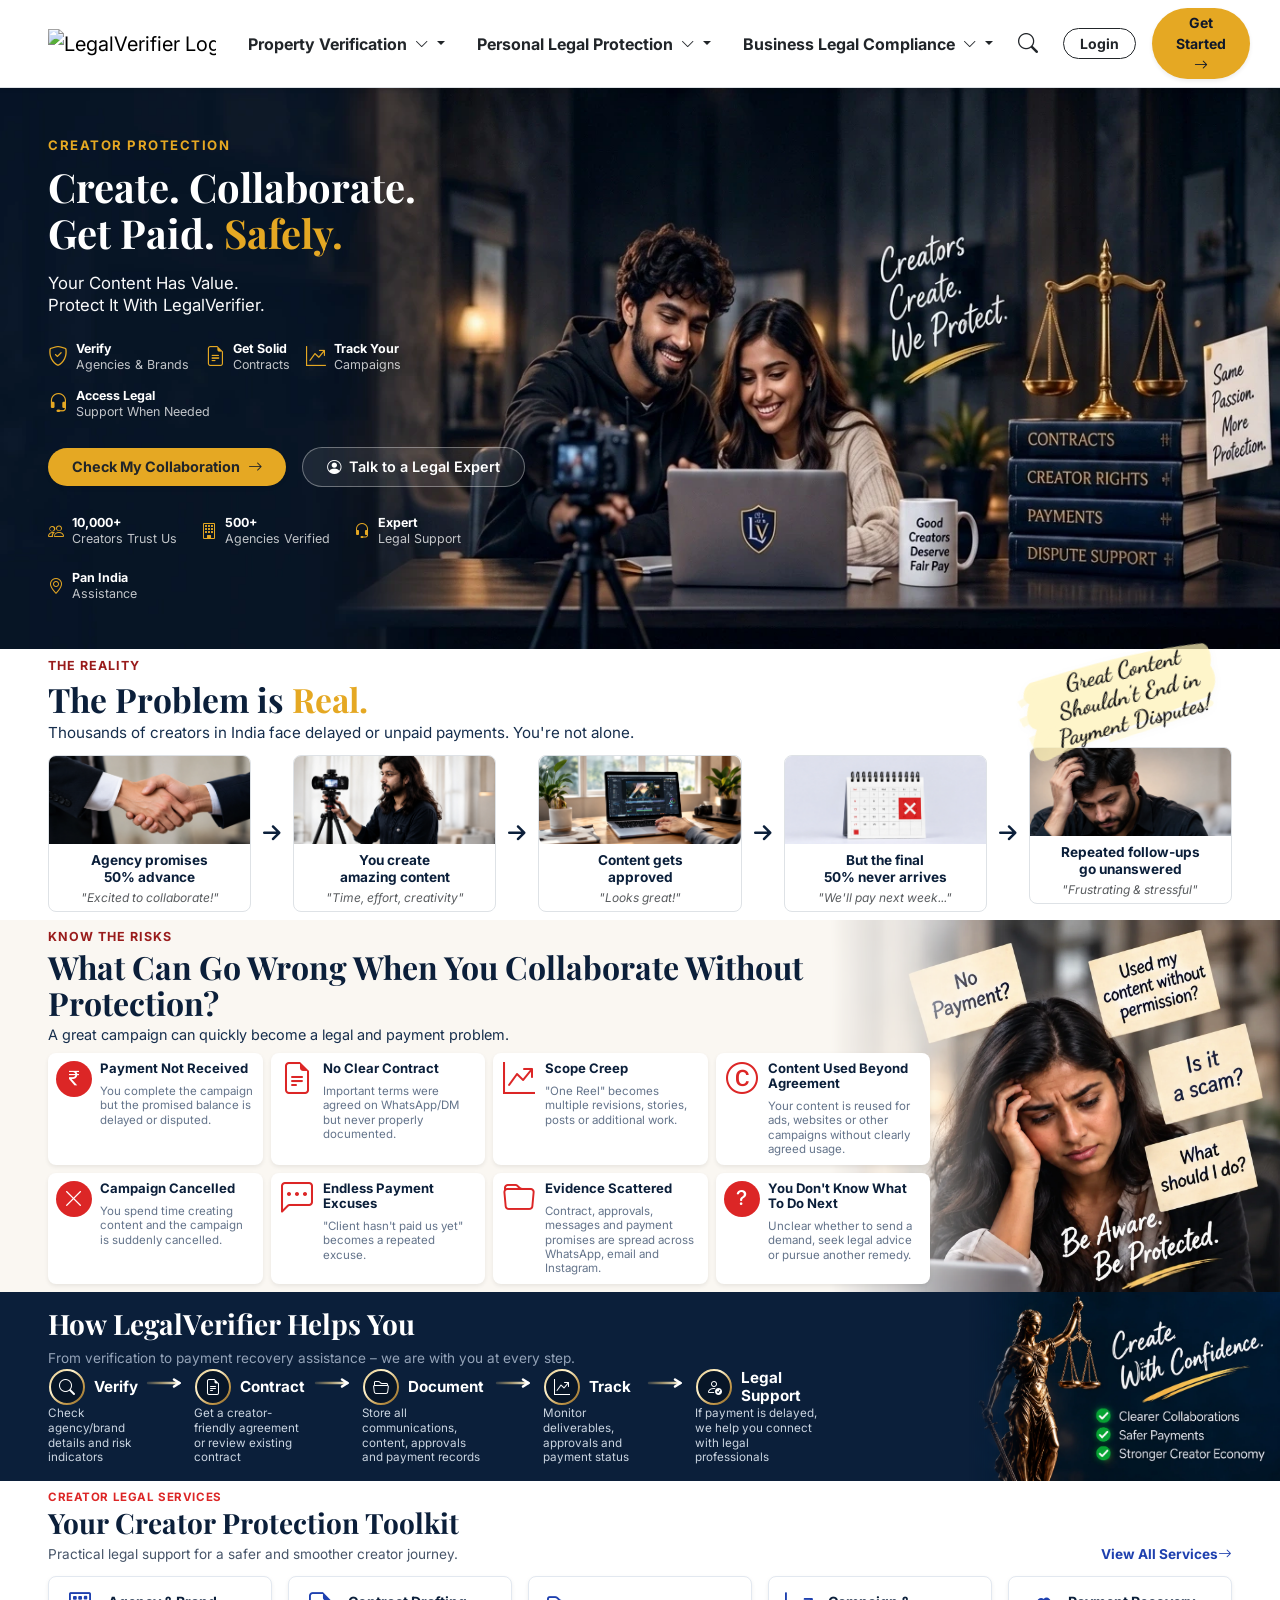
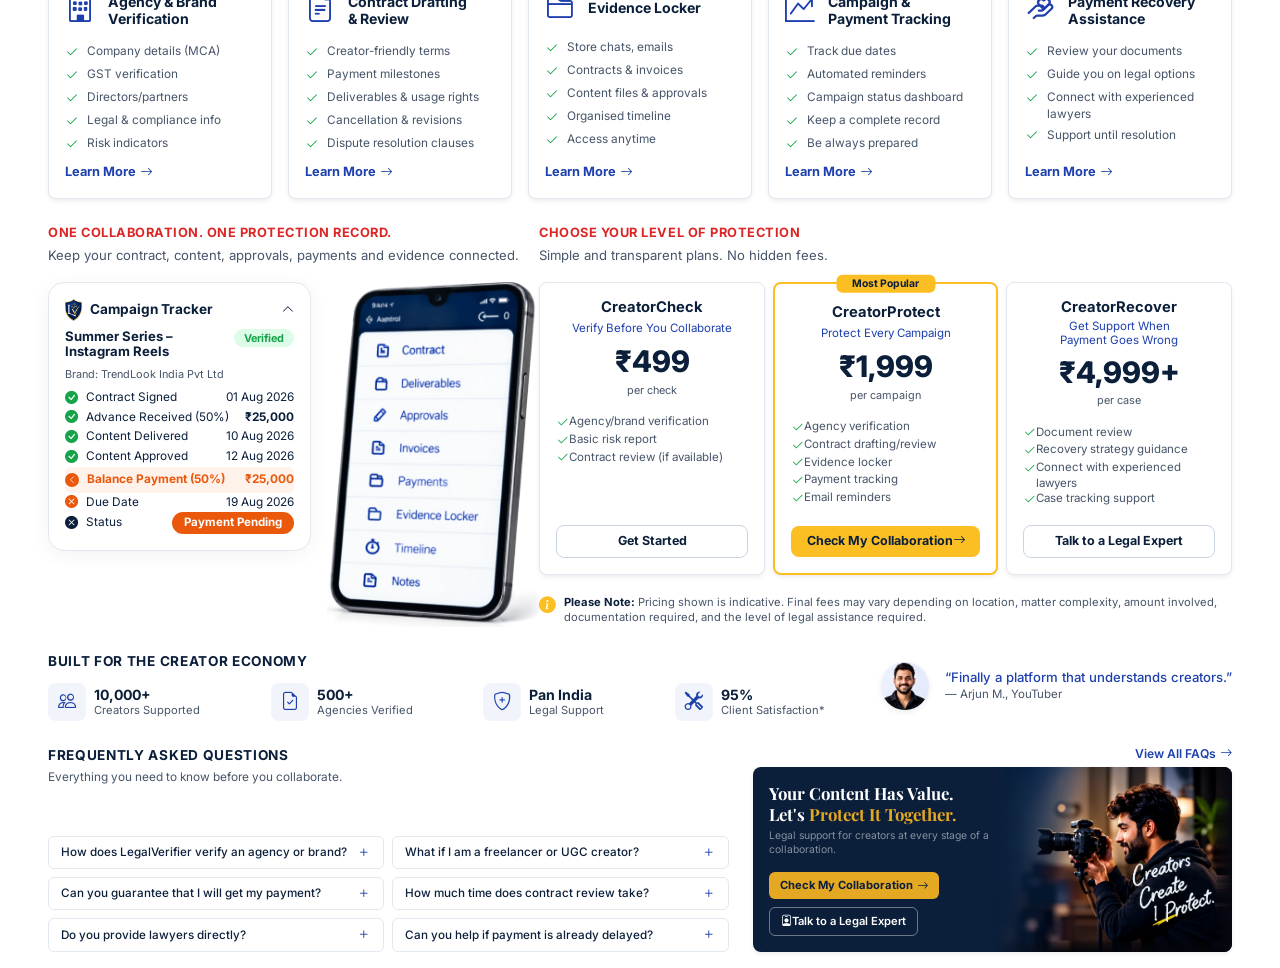
==== commit 7340dda1: "extra space removed" ====
--- a/creator-protection.html
+++ b/creator-protection.html
@@ -25,7 +25,7 @@
     <link rel="stylesheet" href="css/style.css">
 </head>
 
-<body>
+<body style="overflow-x: hidden;">
 
     <!-- REPLICATED HEADER FROM LEGALVERIFIER.COM -->
     <header class="header bg-white border-bottom sticky-top shadow-sm" id="header">
@@ -1041,9 +1041,9 @@
                         </p>
                     </div>
 
-                    <div class="d-flex align-items-start justify-content-start flex-grow-1 position-relative">
+                    <div class="d-flex flex-column flex-sm-row align-items-center align-items-sm-start justify-content-start flex-grow-1 position-relative gap-3">
                         <!-- Campaign Tracker Card -->
-                        <div class="bg-white border rounded-4 p-3 shadow-sm align-self-start flex-grow-1 me-2"
+                        <div class="bg-white border rounded-4 p-3 shadow-sm align-self-stretch align-self-sm-start flex-grow-1 w-100"
                             style="border-color: #E2E8F0 !important; box-shadow: 0 4px 20px rgba(0, 0, 0, 0.05) !important;">
                             <!-- Header Row 1 -->
                             <div class="d-flex justify-content-between align-items-center mb-2">
@@ -1157,9 +1157,9 @@
 
                         <!-- Phone Mockup Image -->
                         <div
-                            class="flex-shrink-0 d-flex align-items-start justify-content-center position-relative ms-auto">
+                            class="flex-shrink-0 d-flex align-items-start justify-content-center position-relative ms-sm-auto text-center">
                             <img src="assets/images/creator-protection/app-mockup.webp" alt="App Menu Mockup"
-                                style="height: 345px; width: auto; object-fit: contain;">
+                                class="img-fluid" style="max-height: 345px; width: auto; object-fit: contain;">
                         </div>
                     </div>
                 </div>
@@ -1419,7 +1419,7 @@
                         style="width: 48px; height: 48px; object-fit: cover; box-shadow: 0 2px 6px rgba(0,0,0,0.08);">
                     <div>
                         <div class="fw-medium"
-                            style="color: var(--color-navy-blue); font-size: 0.82rem; line-height: 1.35; white-space: nowrap;">
+                            style="color: var(--color-navy-blue); font-size: 0.82rem; line-height: 1.35;">
                             &ldquo;Finally a platform that understands creators.&rdquo;
                         </div>
                         <div style="color: var(--color-text-muted); font-size: 0.72rem; line-height: 1.35;">
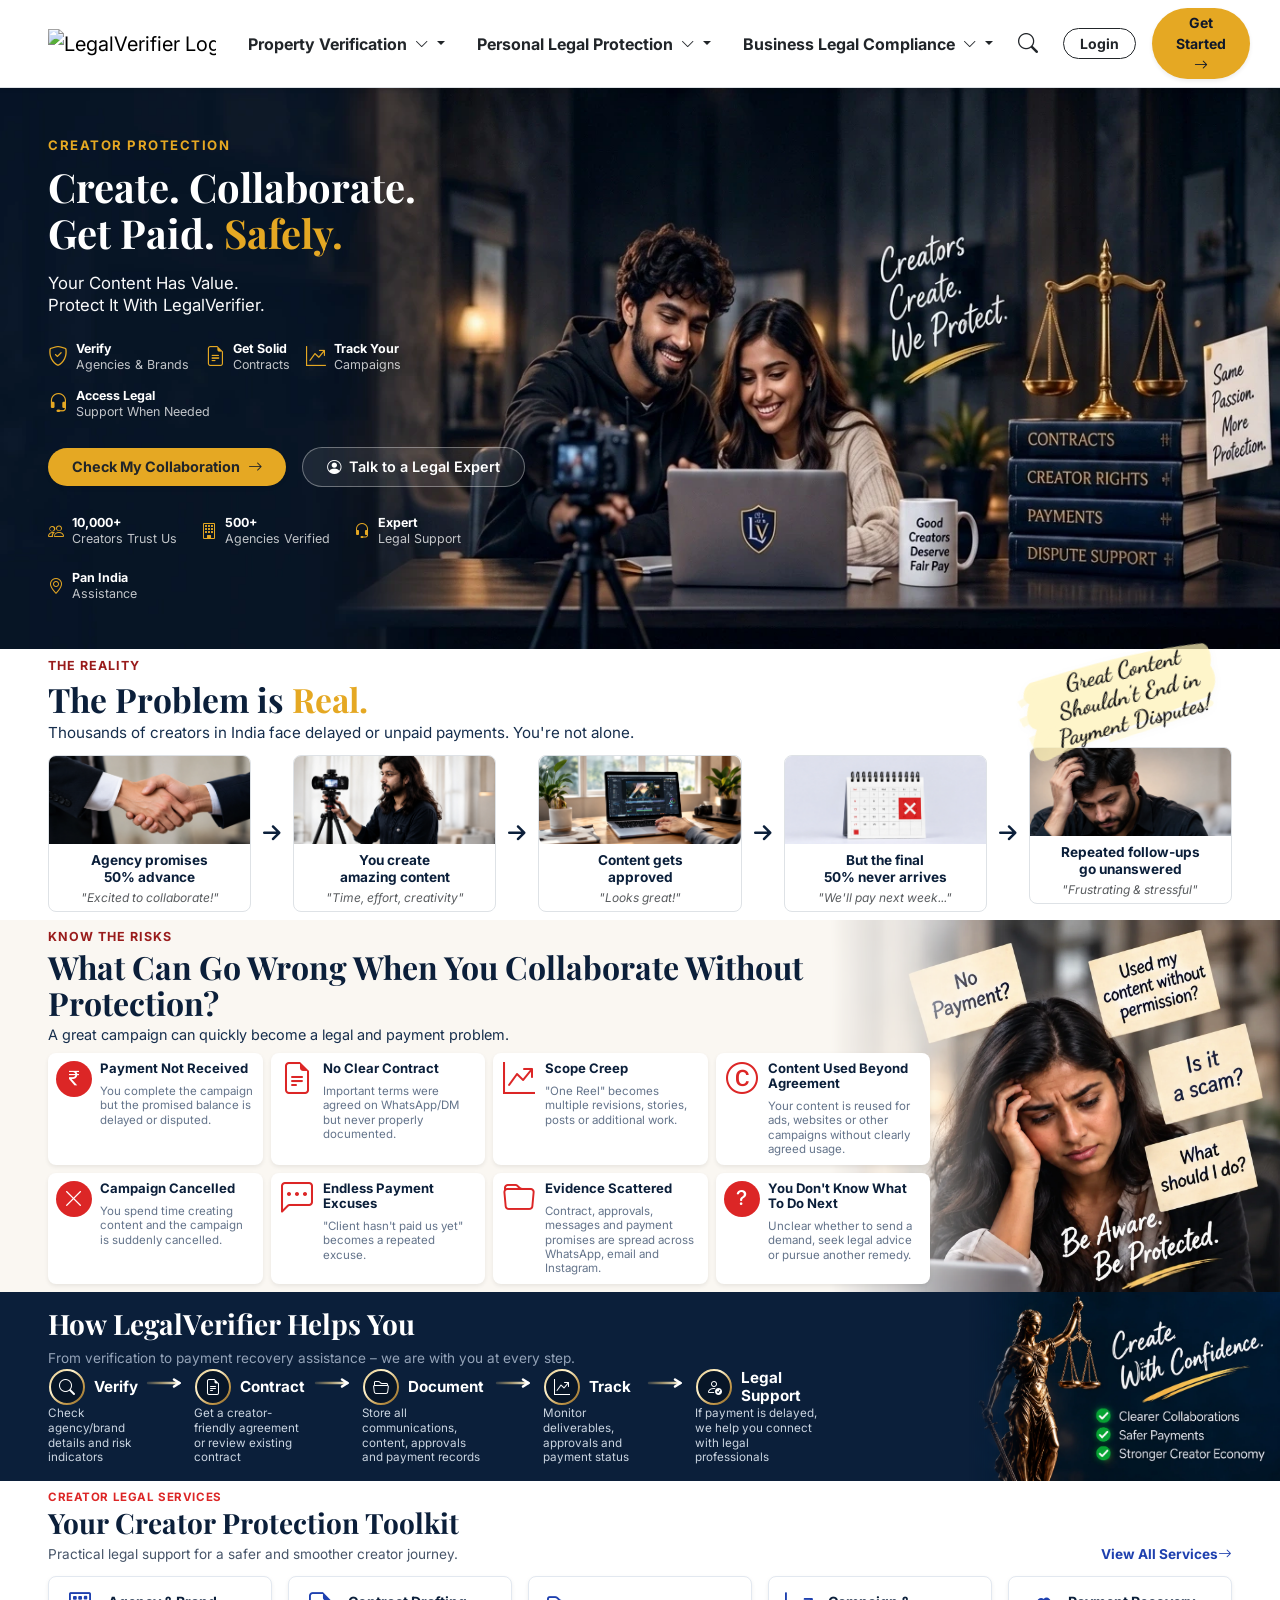
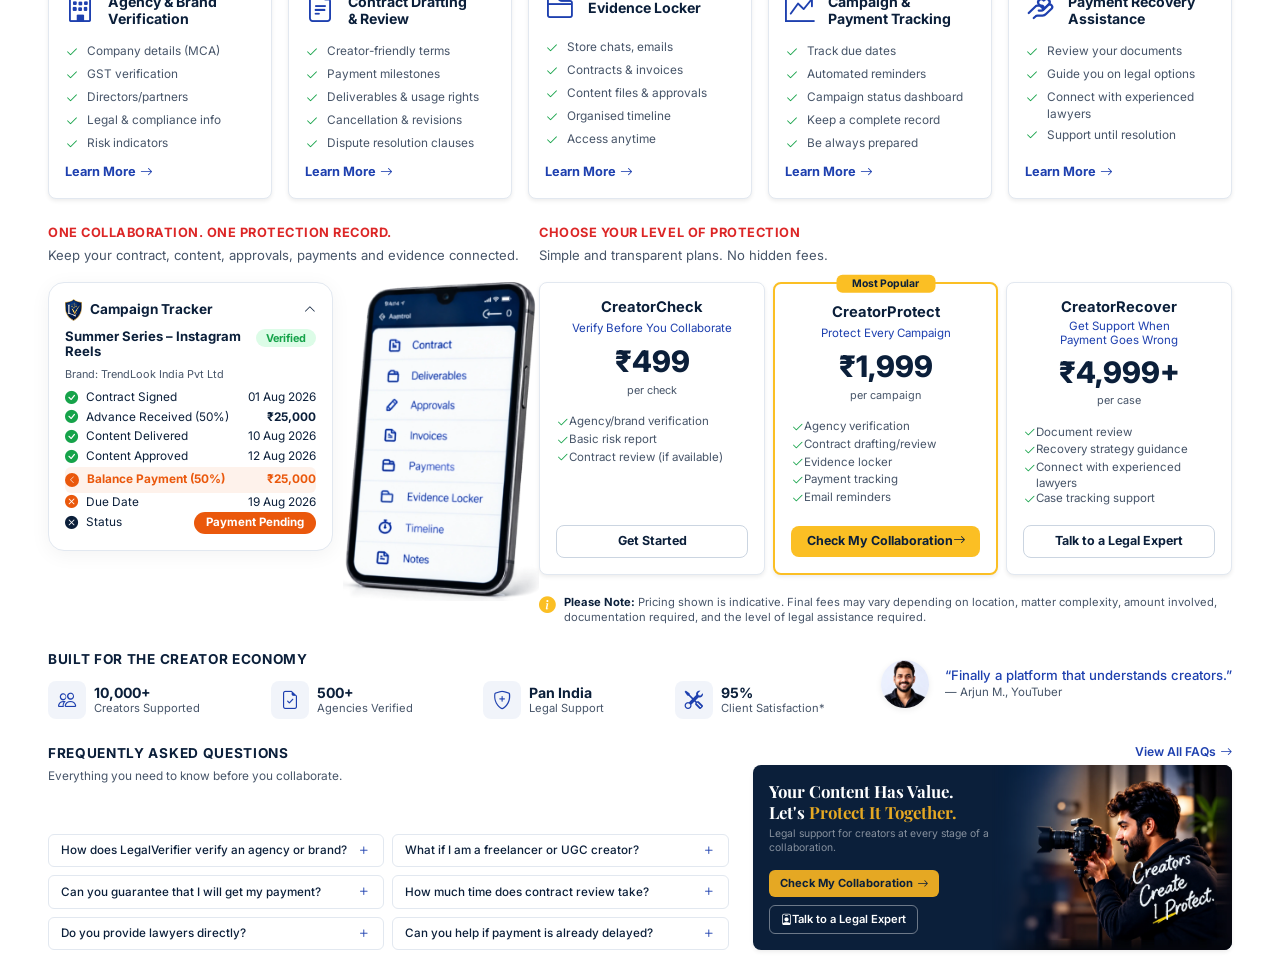
==== commit 2ed34039: "extra space removed" ====
--- a/creator-protection.html
+++ b/creator-protection.html
@@ -25,7 +25,7 @@
     <link rel="stylesheet" href="css/style.css">
 </head>
 
-<body style="overflow-x: hidden;">
+<body>
 
     <!-- REPLICATED HEADER FROM LEGALVERIFIER.COM -->
     <header class="header bg-white border-bottom sticky-top shadow-sm" id="header">
@@ -352,157 +352,166 @@
                         <h2 class="text-navy fw-bold font-serif mb-1" style="font-size: 2rem; line-height: 1.15;">
                             What Can Go Wrong When You Collaborate Without Protection?
                         </h2>
-                        <p class="mb-0" style="color: var(--color-navy-light); font-size: 0.9rem; line-height: 1.3;">A great
+                        <p class="mb-0" style="color: var(--color-navy-light); font-size: 0.9rem; line-height: 1.3;">A
+                            great
                             campaign can quickly become a legal and payment problem.</p>
                     </div>
 
                     <!-- 8 Risk Cards Compact Grid (2 columns on mobile, 4 columns on desktop) -->
                     <div class="row row-cols-2 row-cols-lg-4 g-2">
-                    <!-- Card 1 -->
-                    <div class="col">
-                        <div
-                            class="card border-0 rounded-3 p-2 bg-white shadow-sm h-100 d-flex flex-row align-items-start gap-2">
-                            <div class="rounded-circle d-flex align-items-center justify-content-center flex-shrink-0 mt-0.5"
-                                style="width: 36px; height: 36px; background-color: #DC2626; color: #ffffff;">
-                                <i class="bi bi-currency-rupee fs-5"></i>
-                            </div>
-                            <div>
-                                <h3 class="fw-bold text-navy mb-0.5" style="font-size: 0.82rem; line-height: 1.15;">
-                                    Payment Not Received</h3>
-                                <p class="mb-0" style="color: #64748B; font-size: 0.72rem; line-height: 1.25;">You
-                                    complete the campaign but the promised balance is delayed or disputed.</p>
-                            </div>
-                        </div>
-                    </div>
-
-                    <!-- Card 2 -->
-                    <div class="col">
-                        <div
-                            class="card border-0 rounded-3 p-2 bg-white shadow-sm h-100 d-flex flex-row align-items-start gap-2">
-                            <div class="d-flex align-items-center justify-content-center flex-shrink-0 mt-0.5"
-                                style="width: 36px; height: 36px; color: #DC2626;">
-                                <i class="bi bi-file-earmark-text fs-2"></i>
-                            </div>
-                            <div>
-                                <h3 class="fw-bold text-navy mb-0.5" style="font-size: 0.82rem; line-height: 1.15;">No
-                                    Clear Contract</h3>
-                                <p class="mb-0" style="color: #64748B; font-size: 0.72rem; line-height: 1.25;">Important
-                                    terms were agreed on WhatsApp/DM but never properly documented.</p>
-                            </div>
-                        </div>
-                    </div>
-
-                    <!-- Card 3 -->
-                    <div class="col">
-                        <div
-                            class="card border-0 rounded-3 p-2 bg-white shadow-sm h-100 d-flex flex-row align-items-start gap-2">
-                            <div class="d-flex align-items-center justify-content-center flex-shrink-0 mt-0.5"
-                                style="width: 36px; height: 36px; color: #DC2626;">
-                                <i class="bi bi-graph-up-arrow fs-2"></i>
-                            </div>
-                            <div>
-                                <h3 class="fw-bold text-navy mb-0.5" style="font-size: 0.82rem; line-height: 1.15;">
-                                    Scope Creep</h3>
-                                <p class="mb-0" style="color: #64748B; font-size: 0.72rem; line-height: 1.25;">"One
-                                    Reel" becomes multiple revisions, stories, posts or additional work.</p>
-                            </div>
-                        </div>
-                    </div>
-
-                    <!-- Card 4 -->
-                    <div class="col">
-                        <div
-                            class="card border-0 rounded-3 p-2 bg-white shadow-sm h-100 d-flex flex-row align-items-start gap-2">
-                            <div class="d-flex align-items-center justify-content-center flex-shrink-0 mt-0.5"
-                                style="width: 36px; height: 36px; color: #DC2626;">
-                                <i class="bi bi-c-circle fs-2"></i>
-                            </div>
-                            <div>
-                                <h3 class="fw-bold text-navy mb-0.5" style="font-size: 0.82rem; line-height: 1.15;">
-                                    Content Used Beyond Agreement</h3>
-                                <p class="mb-0" style="color: #64748B; font-size: 0.72rem; line-height: 1.25;">Your
-                                    content is reused for ads, websites or other campaigns without clearly agreed usage.
-                                </p>
-                            </div>
-                        </div>
-                    </div>
-
-                    <!-- Card 5 -->
-                    <div class="col">
-                        <div
-                            class="card border-0 rounded-3 p-2 bg-white shadow-sm h-100 d-flex flex-row align-items-start gap-2">
-                            <div class="rounded-circle d-flex align-items-center justify-content-center flex-shrink-0 mt-0.5"
-                                style="width: 36px; height: 36px; background-color: #DC2626; color: #ffffff;">
-                                <i class="bi bi-x-lg fs-5"></i>
-                            </div>
-                            <div>
-                                <h3 class="fw-bold text-navy mb-0.5" style="font-size: 0.82rem; line-height: 1.15;">
-                                    Campaign Cancelled</h3>
-                                <p class="mb-0" style="color: #64748B; font-size: 0.72rem; line-height: 1.25;">You spend
-                                    time creating content and the campaign is suddenly cancelled.</p>
-                            </div>
-                        </div>
-                    </div>
-
-                    <!-- Card 6 -->
-                    <div class="col">
-                        <div
-                            class="card border-0 rounded-3 p-2 bg-white shadow-sm h-100 d-flex flex-row align-items-start gap-2">
-                            <div class="d-flex align-items-center justify-content-center flex-shrink-0 mt-0.5"
-                                style="width: 36px; height: 36px; color: #DC2626;">
-                                <i class="bi bi-chat-left-dots fs-2"></i>
-                            </div>
-                            <div>
-                                <h3 class="fw-bold text-navy mb-0.5" style="font-size: 0.82rem; line-height: 1.15;">
-                                    Endless Payment Excuses</h3>
-                                <p class="mb-0" style="color: #64748B; font-size: 0.72rem; line-height: 1.25;">"Client
-                                    hasn't paid us yet" becomes a repeated excuse.</p>
-                            </div>
-                        </div>
-                    </div>
-
-                    <!-- Card 7 -->
-                    <div class="col">
-                        <div
-                            class="card border-0 rounded-3 p-2 bg-white shadow-sm h-100 d-flex flex-row align-items-start gap-2">
-                            <div class="d-flex align-items-center justify-content-center flex-shrink-0 mt-0.5"
-                                style="width: 36px; height: 36px; color: #DC2626;">
-                                <i class="bi bi-folder fs-2"></i>
-                            </div>
-                            <div>
-                                <h3 class="fw-bold text-navy mb-0.5" style="font-size: 0.82rem; line-height: 1.15;">
-                                    Evidence Scattered</h3>
-                                <p class="mb-0" style="color: #64748B; font-size: 0.72rem; line-height: 1.25;">Contract,
-                                    approvals, messages and payment promises are spread across WhatsApp, email and
-                                    Instagram.</p>
-                            </div>
-                        </div>
-                    </div>
-
-                    <!-- Card 8 -->
-                    <div class="col">
-                        <div
-                            class="card border-0 rounded-3 p-2 bg-white shadow-sm h-100 d-flex flex-row align-items-start gap-2">
-                            <div class="rounded-circle d-flex align-items-center justify-content-center flex-shrink-0 mt-0.5"
-                                style="width: 36px; height: 36px; background-color: #DC2626; color: #ffffff;">
-                                <i class="bi bi-question-lg fs-5"></i>
-                            </div>
-                            <div>
-                                <h3 class="fw-bold text-navy mb-0.5" style="font-size: 0.82rem; line-height: 1.15;">You
-                                    Don't Know What To Do Next</h3>
-                                <p class="mb-0" style="color: #64748B; font-size: 0.72rem; line-height: 1.25;">Unclear
-                                    whether to send a demand, seek legal advice or pursue another remedy.</p>
-                            </div>
-                        </div>
-                    </div>
-                </div>
-
-                <!-- Mobile Image Layer (Shown below cards on mobile/tablet) -->
-                <div class="col-12 d-block d-lg-none text-center mt-3 pt-1">
-                    <img src="assets/images/creator-protection/risk-hero.webp"
-                        alt="Concerned Professional Surrounded by Warning Notes"
-                        class="img-fluid rounded-3"
-                        style="max-height: 380px; width: auto; object-fit: contain;">
+                        <!-- Card 1 -->
+                        <div class="col">
+                            <div
+                                class="card border-0 rounded-3 p-2 bg-white shadow-sm h-100 d-flex flex-row align-items-start gap-2">
+                                <div class="rounded-circle d-flex align-items-center justify-content-center flex-shrink-0 mt-0.5"
+                                    style="width: 36px; height: 36px; background-color: #DC2626; color: #ffffff;">
+                                    <i class="bi bi-currency-rupee fs-5"></i>
+                                </div>
+                                <div>
+                                    <h3 class="fw-bold text-navy mb-0.5" style="font-size: 0.82rem; line-height: 1.15;">
+                                        Payment Not Received</h3>
+                                    <p class="mb-0" style="color: #64748B; font-size: 0.72rem; line-height: 1.25;">You
+                                        complete the campaign but the promised balance is delayed or disputed.</p>
+                                </div>
+                            </div>
+                        </div>
+
+                        <!-- Card 2 -->
+                        <div class="col">
+                            <div
+                                class="card border-0 rounded-3 p-2 bg-white shadow-sm h-100 d-flex flex-row align-items-start gap-2">
+                                <div class="d-flex align-items-center justify-content-center flex-shrink-0 mt-0.5"
+                                    style="width: 36px; height: 36px; color: #DC2626;">
+                                    <i class="bi bi-file-earmark-text fs-2"></i>
+                                </div>
+                                <div>
+                                    <h3 class="fw-bold text-navy mb-0.5" style="font-size: 0.82rem; line-height: 1.15;">
+                                        No
+                                        Clear Contract</h3>
+                                    <p class="mb-0" style="color: #64748B; font-size: 0.72rem; line-height: 1.25;">
+                                        Important
+                                        terms were agreed on WhatsApp/DM but never properly documented.</p>
+                                </div>
+                            </div>
+                        </div>
+
+                        <!-- Card 3 -->
+                        <div class="col">
+                            <div
+                                class="card border-0 rounded-3 p-2 bg-white shadow-sm h-100 d-flex flex-row align-items-start gap-2">
+                                <div class="d-flex align-items-center justify-content-center flex-shrink-0 mt-0.5"
+                                    style="width: 36px; height: 36px; color: #DC2626;">
+                                    <i class="bi bi-graph-up-arrow fs-2"></i>
+                                </div>
+                                <div>
+                                    <h3 class="fw-bold text-navy mb-0.5" style="font-size: 0.82rem; line-height: 1.15;">
+                                        Scope Creep</h3>
+                                    <p class="mb-0" style="color: #64748B; font-size: 0.72rem; line-height: 1.25;">"One
+                                        Reel" becomes multiple revisions, stories, posts or additional work.</p>
+                                </div>
+                            </div>
+                        </div>
+
+                        <!-- Card 4 -->
+                        <div class="col">
+                            <div
+                                class="card border-0 rounded-3 p-2 bg-white shadow-sm h-100 d-flex flex-row align-items-start gap-2">
+                                <div class="d-flex align-items-center justify-content-center flex-shrink-0 mt-0.5"
+                                    style="width: 36px; height: 36px; color: #DC2626;">
+                                    <i class="bi bi-c-circle fs-2"></i>
+                                </div>
+                                <div>
+                                    <h3 class="fw-bold text-navy mb-0.5" style="font-size: 0.82rem; line-height: 1.15;">
+                                        Content Used Beyond Agreement</h3>
+                                    <p class="mb-0" style="color: #64748B; font-size: 0.72rem; line-height: 1.25;">Your
+                                        content is reused for ads, websites or other campaigns without clearly agreed
+                                        usage.
+                                    </p>
+                                </div>
+                            </div>
+                        </div>
+
+                        <!-- Card 5 -->
+                        <div class="col">
+                            <div
+                                class="card border-0 rounded-3 p-2 bg-white shadow-sm h-100 d-flex flex-row align-items-start gap-2">
+                                <div class="rounded-circle d-flex align-items-center justify-content-center flex-shrink-0 mt-0.5"
+                                    style="width: 36px; height: 36px; background-color: #DC2626; color: #ffffff;">
+                                    <i class="bi bi-x-lg fs-5"></i>
+                                </div>
+                                <div>
+                                    <h3 class="fw-bold text-navy mb-0.5" style="font-size: 0.82rem; line-height: 1.15;">
+                                        Campaign Cancelled</h3>
+                                    <p class="mb-0" style="color: #64748B; font-size: 0.72rem; line-height: 1.25;">You
+                                        spend
+                                        time creating content and the campaign is suddenly cancelled.</p>
+                                </div>
+                            </div>
+                        </div>
+
+                        <!-- Card 6 -->
+                        <div class="col">
+                            <div
+                                class="card border-0 rounded-3 p-2 bg-white shadow-sm h-100 d-flex flex-row align-items-start gap-2">
+                                <div class="d-flex align-items-center justify-content-center flex-shrink-0 mt-0.5"
+                                    style="width: 36px; height: 36px; color: #DC2626;">
+                                    <i class="bi bi-chat-left-dots fs-2"></i>
+                                </div>
+                                <div>
+                                    <h3 class="fw-bold text-navy mb-0.5" style="font-size: 0.82rem; line-height: 1.15;">
+                                        Endless Payment Excuses</h3>
+                                    <p class="mb-0" style="color: #64748B; font-size: 0.72rem; line-height: 1.25;">
+                                        "Client
+                                        hasn't paid us yet" becomes a repeated excuse.</p>
+                                </div>
+                            </div>
+                        </div>
+
+                        <!-- Card 7 -->
+                        <div class="col">
+                            <div
+                                class="card border-0 rounded-3 p-2 bg-white shadow-sm h-100 d-flex flex-row align-items-start gap-2">
+                                <div class="d-flex align-items-center justify-content-center flex-shrink-0 mt-0.5"
+                                    style="width: 36px; height: 36px; color: #DC2626;">
+                                    <i class="bi bi-folder fs-2"></i>
+                                </div>
+                                <div>
+                                    <h3 class="fw-bold text-navy mb-0.5" style="font-size: 0.82rem; line-height: 1.15;">
+                                        Evidence Scattered</h3>
+                                    <p class="mb-0" style="color: #64748B; font-size: 0.72rem; line-height: 1.25;">
+                                        Contract,
+                                        approvals, messages and payment promises are spread across WhatsApp, email and
+                                        Instagram.</p>
+                                </div>
+                            </div>
+                        </div>
+
+                        <!-- Card 8 -->
+                        <div class="col">
+                            <div
+                                class="card border-0 rounded-3 p-2 bg-white shadow-sm h-100 d-flex flex-row align-items-start gap-2">
+                                <div class="rounded-circle d-flex align-items-center justify-content-center flex-shrink-0 mt-0.5"
+                                    style="width: 36px; height: 36px; background-color: #DC2626; color: #ffffff;">
+                                    <i class="bi bi-question-lg fs-5"></i>
+                                </div>
+                                <div>
+                                    <h3 class="fw-bold text-navy mb-0.5" style="font-size: 0.82rem; line-height: 1.15;">
+                                        You
+                                        Don't Know What To Do Next</h3>
+                                    <p class="mb-0" style="color: #64748B; font-size: 0.72rem; line-height: 1.25;">
+                                        Unclear
+                                        whether to send a demand, seek legal advice or pursue another remedy.</p>
+                                </div>
+                            </div>
+                        </div>
+                    </div>
+
+                    <!-- Mobile Image Layer (Shown below cards on mobile/tablet) -->
+                    <div class="col-12 d-block d-lg-none text-center mt-3 pt-1">
+                        <img src="assets/images/creator-protection/risk-hero.webp"
+                            alt="Concerned Professional Surrounded by Warning Notes" class="img-fluid rounded-3"
+                            style="max-height: 380px; width: auto; object-fit: contain;">
+                    </div>
                 </div>
             </div>
         </div>
@@ -1026,12 +1035,12 @@
     </section>
 
     <!-- SECTION 6: PRICING & APP MOCKUP -->
-    <section class="pt-2 pt-lg-2.5 pb-2 pb-lg-3 bg-white" id="pricing">
+    <section class="pt-2 pt-lg-2.5 pb-2 pb-lg-3 bg-white overflow-hidden" id="pricing">
         <div class="container-fluid px-4 px-lg-5">
             <div class="row g-4 align-items-stretch">
 
                 <!-- LEFT COLUMN: ONE COLLABORATION. ONE PROTECTION RECORD. -->
-                <div class="col-lg-5 d-flex flex-column justify-content-between pe-0">
+                <div class="col-lg-5 d-flex flex-column justify-content-between pe-lg-0">
                     <div class="mb-3">
                         <span class="text-uppercase fw-bold d-block mb-1"
                             style="color: var(--color-danger-icon); font-size: 0.8rem; letter-spacing: 0.04em;">ONE
@@ -1041,10 +1050,11 @@
                         </p>
                     </div>
 
-                    <div class="d-flex flex-column flex-sm-row align-items-center align-items-sm-start justify-content-start flex-grow-1 position-relative gap-3">
+                    <div class="d-flex align-items-start justify-content-between flex-grow-1 position-relative w-100"
+                        style="min-width: 0;">
                         <!-- Campaign Tracker Card -->
-                        <div class="bg-white border rounded-4 p-3 shadow-sm align-self-stretch align-self-sm-start flex-grow-1 w-100"
-                            style="border-color: #E2E8F0 !important; box-shadow: 0 4px 20px rgba(0, 0, 0, 0.05) !important;">
+                        <div class="bg-white border rounded-4 p-2 p-sm-3 shadow-sm align-self-start flex-grow-1 me-1 me-sm-2"
+                            style="border-color: #E2E8F0 !important; box-shadow: 0 4px 20px rgba(0, 0, 0, 0.05) !important; min-width: 0; max-width: 58%;">
                             <!-- Header Row 1 -->
                             <div class="d-flex justify-content-between align-items-center mb-2">
                                 <div class="d-flex align-items-center gap-2">
@@ -1156,8 +1166,8 @@
                         </div>
 
                         <!-- Phone Mockup Image -->
-                        <div
-                            class="flex-shrink-0 d-flex align-items-start justify-content-center position-relative ms-sm-auto text-center">
+                        <div class="d-flex align-items-start justify-content-center position-relative ms-auto"
+                            style="max-width: 40%; flex-shrink: 1;">
                             <img src="assets/images/creator-protection/app-mockup.webp" alt="App Menu Mockup"
                                 class="img-fluid" style="max-height: 345px; width: auto; object-fit: contain;">
                         </div>
@@ -1165,7 +1175,7 @@
                 </div>
 
                 <!-- RIGHT COLUMN: CHOOSE YOUR LEVEL OF PROTECTION (PRICING) -->
-                <div class="col-lg-7 d-flex flex-column ps-0">
+                <div class="col-lg-7 d-flex flex-column ps-lg-0">
                     <div class="mb-3">
                         <span class="text-uppercase fw-bold d-block mb-1"
                             style="color: var(--color-danger-icon); font-size: 0.8rem; letter-spacing: 0.04em;">CHOOSE
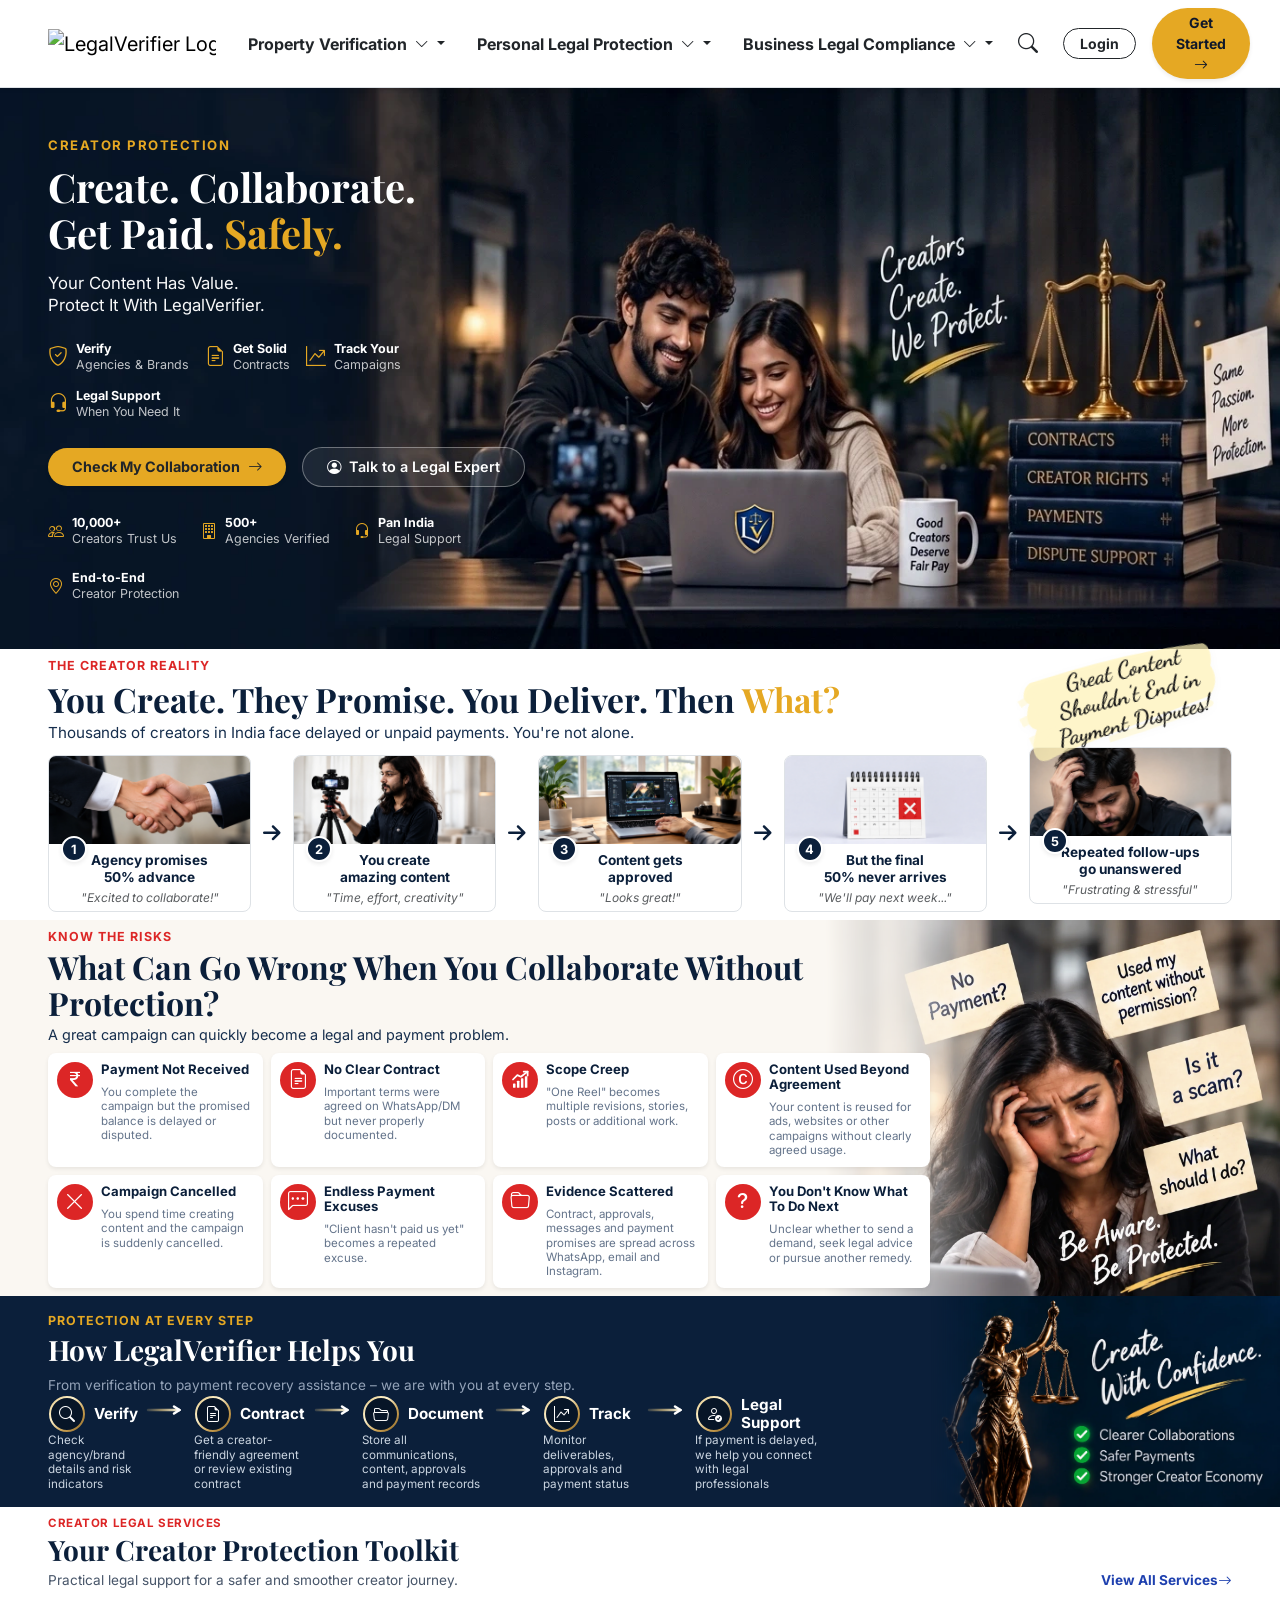
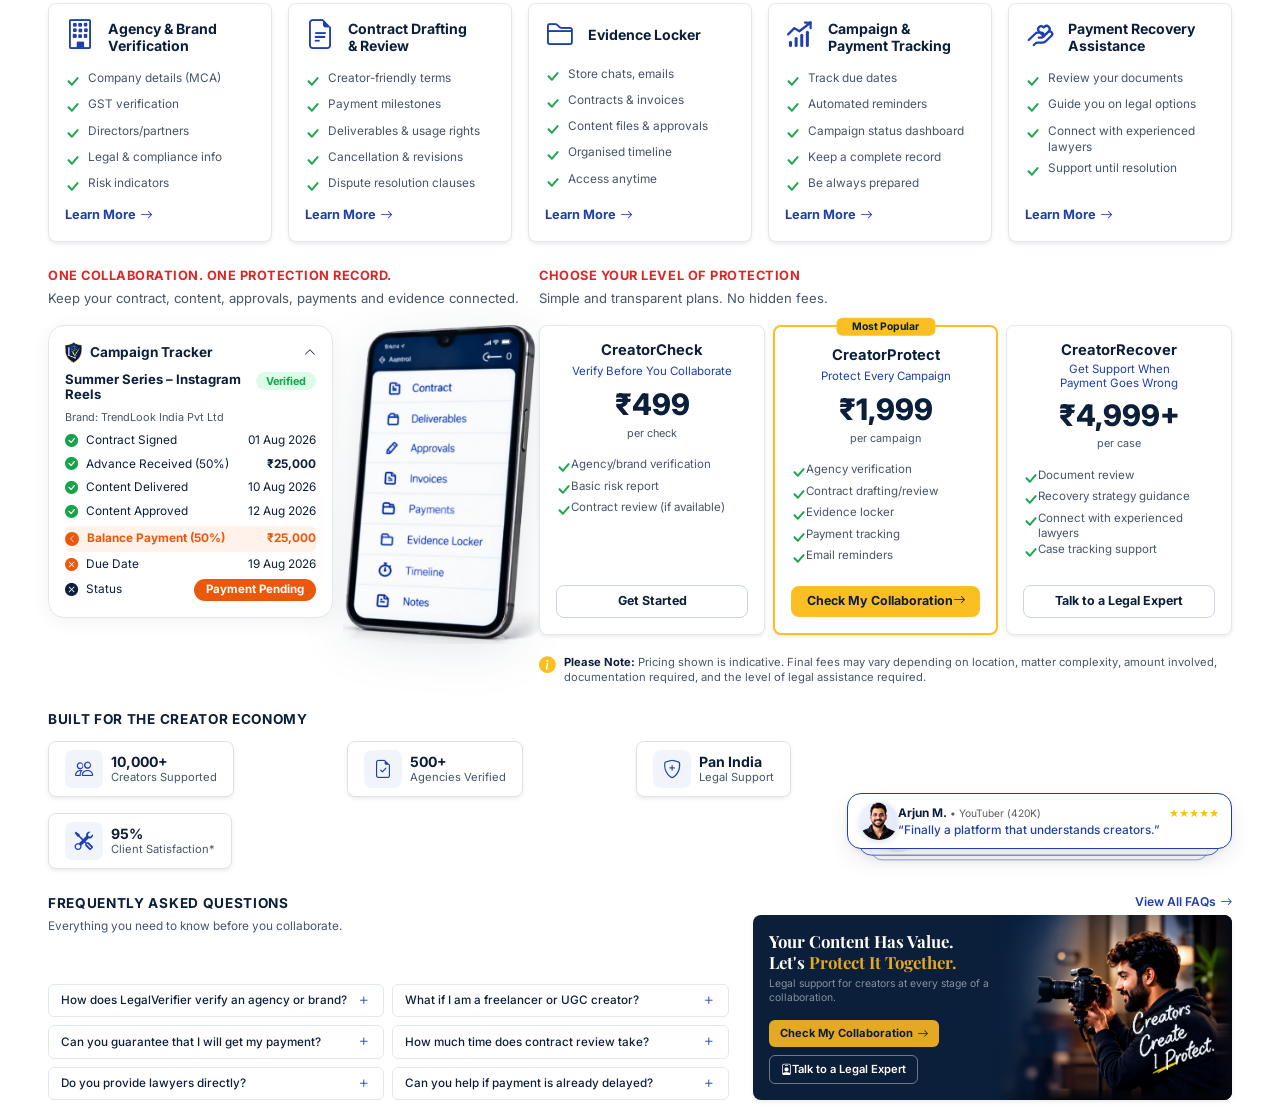
==== commit 3e933672: "Logo imporoved and animation added" ====
--- a/creator-protection.html
+++ b/creator-protection.html
@@ -172,8 +172,8 @@
                         </div>
                         <div class="d-flex align-items-center gap-2">
                             <i class="bi bi-headset text-gold fs-5"></i>
-                            <span class="lh-sm text-white" style="font-size: 0.78rem;"><strong>Access
-                                    Legal</strong><br><span class="opacity-75">Support When Needed</span></span>
+                            <span class="lh-sm text-white" style="font-size: 0.78rem;"><strong>Legal
+                                    Support</strong><br><span class="opacity-75">When You Need It</span></span>
                         </div>
                     </div>
 
@@ -205,12 +205,14 @@
                         </div>
                         <div class="d-flex align-items-center gap-2">
                             <i class="bi bi-headset fs-6 text-gold opacity-90"></i>
-                            <div class="lh-sm"><strong>Expert</strong><br><span class="opacity-75">Legal Support</span>
+                            <div class="lh-sm"><strong>Pan India</strong><br><span class="opacity-75">Legal
+                                    Support</span>
                             </div>
                         </div>
                         <div class="d-flex align-items-center gap-2">
                             <i class="bi bi-geo-alt fs-6 text-gold opacity-90"></i>
-                            <div class="lh-sm"><strong>Pan India</strong><br><span class="opacity-75">Assistance</span>
+                            <div class="lh-sm"><strong>End-to-End</strong><br><span class="opacity-75">Creator
+                                    Protection</span>
                             </div>
                         </div>
                     </div>
@@ -227,10 +229,11 @@
             <!-- Header Row -->
             <div class="mb-2 pb-1">
                 <div>
-                    <div class="text-kicker-red fw-bold text-uppercase mb-1"
-                        style="font-size: 0.78rem; letter-spacing: 1px;">THE REALITY</div>
+                    <div class="fw-bold text-uppercase mb-1"
+                        style="color: var(--color-danger-icon); font-size: 0.78rem; letter-spacing: 1px;">THE CREATOR
+                        REALITY</div>
                     <h2 class="text-navy fw-bold font-serif mb-1" style="font-size: 2.1rem; line-height: 1.15;">
-                        The Problem is <span class="text-gold">Real.</span>
+                        You Create. They Promise. You Deliver. Then <span class="text-gold">What?</span>
                     </h2>
                     <p class="mb-0" style="color: var(--color-navy-light); font-size: 0.95rem; line-height: 1.35;">
                         Thousands of creators in
@@ -243,8 +246,13 @@
                 <!-- Step 1 -->
                 <div class="col-6 col-md">
                     <div class="card h-100 border rounded-3 overflow-hidden hover-lift bg-white">
-                        <img src="assets/images/creator-protection/step1.webp" alt="Agency promises 50% advance"
-                            class="card-img-top object-fit-cover" style="height: 88px;">
+                        <div class="position-relative">
+                            <img src="assets/images/creator-protection/step1.webp" alt="Agency promises 50% advance"
+                                class="card-img-top object-fit-cover" style="height: 88px;">
+                            <span
+                                class="position-absolute rounded-circle d-flex align-items-center justify-content-center text-white fw-bold shadow-sm"
+                                style="bottom: -18px; left: 12px; width: 26px; height: 26px; background-color: var(--color-navy); border: 2px solid #ffffff; font-size: 0.8rem; z-index: 2;">1</span>
+                        </div>
                         <div class="card-body px-2 pt-2 pb-1 text-center d-flex flex-column justify-content-center">
                             <h3 class="fw-bold text-navy mb-1" style="font-size: 0.85rem; line-height: 1.2;">Agency
                                 promises<br>50% advance</h3>
@@ -260,8 +268,13 @@
                 <!-- Step 2 -->
                 <div class="col-6 col-md">
                     <div class="card h-100 border rounded-3 overflow-hidden hover-lift bg-white">
-                        <img src="assets/images/creator-protection/step2.webp" alt="You create amazing content"
-                            class="card-img-top object-fit-cover" style="height: 88px;">
+                        <div class="position-relative">
+                            <img src="assets/images/creator-protection/step2.webp" alt="You create amazing content"
+                                class="card-img-top object-fit-cover" style="height: 88px;">
+                            <span
+                                class="position-absolute rounded-circle d-flex align-items-center justify-content-center text-white fw-bold shadow-sm"
+                                style="bottom: -18px; left: 12px; width: 26px; height: 26px; background-color: var(--color-navy); border: 2px solid #ffffff; font-size: 0.8rem; z-index: 2;">2</span>
+                        </div>
                         <div class="card-body px-2 pt-2 pb-1 text-center d-flex flex-column justify-content-center">
                             <h3 class="fw-bold text-navy mb-1" style="font-size: 0.85rem; line-height: 1.2;">You
                                 create<br>amazing content</h3>
@@ -277,8 +290,13 @@
                 <!-- Step 3 -->
                 <div class="col-6 col-md">
                     <div class="card h-100 border rounded-3 overflow-hidden hover-lift bg-white">
-                        <img src="assets/images/creator-protection/step3.webp" alt="Content gets approved"
-                            class="card-img-top object-fit-cover" style="height: 88px;">
+                        <div class="position-relative">
+                            <img src="assets/images/creator-protection/step3.webp" alt="Content gets approved"
+                                class="card-img-top object-fit-cover" style="height: 88px;">
+                            <span
+                                class="position-absolute rounded-circle d-flex align-items-center justify-content-center text-white fw-bold shadow-sm"
+                                style="bottom: -18px; left: 12px; width: 26px; height: 26px; background-color: var(--color-navy); border: 2px solid #ffffff; font-size: 0.8rem; z-index: 2;">3</span>
+                        </div>
                         <div class="card-body px-2 pt-2 pb-1 text-center d-flex flex-column justify-content-center">
                             <h3 class="fw-bold text-navy mb-1" style="font-size: 0.85rem; line-height: 1.2;">Content
                                 gets<br>approved</h3>
@@ -293,8 +311,13 @@
                 <!-- Step 4 -->
                 <div class="col-6 col-md">
                     <div class="card h-100 border rounded-3 overflow-hidden hover-lift bg-white">
-                        <img src="assets/images/creator-protection/step4.webp" alt="But the final 50% never arrives"
-                            class="card-img-top object-fit-cover" style="height: 88px;">
+                        <div class="position-relative">
+                            <img src="assets/images/creator-protection/step4.webp" alt="But the final 50% never arrives"
+                                class="card-img-top object-fit-cover" style="height: 88px;">
+                            <span
+                                class="position-absolute rounded-circle d-flex align-items-center justify-content-center text-white fw-bold shadow-sm"
+                                style="bottom: -18px; left: 12px; width: 26px; height: 26px; background-color: var(--color-navy); border: 2px solid #ffffff; font-size: 0.8rem; z-index: 2;">4</span>
+                        </div>
                         <div class="card-body px-2 pt-2 pb-1 text-center d-flex flex-column justify-content-center">
                             <h3 class="fw-bold text-navy mb-1" style="font-size: 0.85rem; line-height: 1.2;">But the
                                 final<br>50% never arrives</h3>
@@ -317,8 +340,14 @@
                     </div>
 
                     <div class="card h-100 border rounded-3 overflow-hidden hover-lift bg-white position-relative z-1">
-                        <img src="assets/images/creator-protection/step5.webp" alt="Repeated follow-ups go unanswered"
-                            class="card-img-top object-fit-cover" style="height: 88px;">
+                        <div class="position-relative">
+                            <img src="assets/images/creator-protection/step5.webp"
+                                alt="Repeated follow-ups go unanswered" class="card-img-top object-fit-cover"
+                                style="height: 88px;">
+                            <span
+                                class="position-absolute rounded-circle d-flex align-items-center justify-content-center text-white fw-bold shadow-sm"
+                                style="bottom: -18px; left: 12px; width: 26px; height: 26px; background-color: var(--color-navy); border: 2px solid #ffffff; font-size: 0.8rem; z-index: 2;">5</span>
+                        </div>
                         <div class="card-body px-2 pt-2 pb-1 text-center d-flex flex-column justify-content-center">
                             <h3 class="fw-bold text-navy mb-1" style="font-size: 0.85rem; line-height: 1.2;">Repeated
                                 follow-ups<br>go unanswered</h3>
@@ -347,8 +376,9 @@
                 <div class="col-12 col-lg-9">
                     <!-- Header Row -->
                     <div class="mb-2">
-                        <div class="text-kicker-red fw-bold text-uppercase"
-                            style="font-size: 0.78rem; letter-spacing: 1px; margin-bottom: 2px;">KNOW THE RISKS</div>
+                        <div class="fw-bold text-uppercase"
+                            style="color: var(--color-danger-icon); font-size: 0.78rem; letter-spacing: 1px; margin-bottom: 2px;">
+                            KNOW THE RISKS</div>
                         <h2 class="text-navy fw-bold font-serif mb-1" style="font-size: 2rem; line-height: 1.15;">
                             What Can Go Wrong When You Collaborate Without Protection?
                         </h2>
@@ -362,8 +392,8 @@
                         <!-- Card 1 -->
                         <div class="col">
                             <div
-                                class="card border-0 rounded-3 p-2 bg-white shadow-sm h-100 d-flex flex-row align-items-start gap-2">
-                                <div class="rounded-circle d-flex align-items-center justify-content-center flex-shrink-0 mt-0.5"
+                                class="card risk-card border-0 rounded-3 p-2 bg-white shadow-sm h-100 d-flex flex-row align-items-start gap-2">
+                                <div class="risk-icon-circle rounded-circle d-flex align-items-center justify-content-center flex-shrink-0 mt-0.5"
                                     style="width: 36px; height: 36px; background-color: #DC2626; color: #ffffff;">
                                     <i class="bi bi-currency-rupee fs-5"></i>
                                 </div>
@@ -379,10 +409,10 @@
                         <!-- Card 2 -->
                         <div class="col">
                             <div
-                                class="card border-0 rounded-3 p-2 bg-white shadow-sm h-100 d-flex flex-row align-items-start gap-2">
-                                <div class="d-flex align-items-center justify-content-center flex-shrink-0 mt-0.5"
-                                    style="width: 36px; height: 36px; color: #DC2626;">
-                                    <i class="bi bi-file-earmark-text fs-2"></i>
+                                class="card risk-card border-0 rounded-3 p-2 bg-white shadow-sm h-100 d-flex flex-row align-items-start gap-2">
+                                <div class="risk-icon-circle rounded-circle d-flex align-items-center justify-content-center flex-shrink-0 mt-0.5"
+                                    style="width: 36px; height: 36px; background-color: #DC2626; color: #ffffff;">
+                                    <i class="bi bi-file-earmark-text fs-5"></i>
                                 </div>
                                 <div>
                                     <h3 class="fw-bold text-navy mb-0.5" style="font-size: 0.82rem; line-height: 1.15;">
@@ -398,10 +428,20 @@
                         <!-- Card 3 -->
                         <div class="col">
                             <div
-                                class="card border-0 rounded-3 p-2 bg-white shadow-sm h-100 d-flex flex-row align-items-start gap-2">
-                                <div class="d-flex align-items-center justify-content-center flex-shrink-0 mt-0.5"
-                                    style="width: 36px; height: 36px; color: #DC2626;">
-                                    <i class="bi bi-graph-up-arrow fs-2"></i>
+                                class="card risk-card border-0 rounded-3 p-2 bg-white shadow-sm h-100 d-flex flex-row align-items-start gap-2">
+                                <div class="risk-icon-circle rounded-circle d-flex align-items-center justify-content-center flex-shrink-0 mt-0.5"
+                                    style="width: 36px; height: 36px; background-color: #DC2626; color: #ffffff;">
+                                    <svg width="19" height="19" viewBox="0 0 24 24" fill="none"
+                                        xmlns="http://www.w3.org/2000/svg">
+                                        <rect x="2.5" y="17" width="3.2" height="5.5" rx="0.8" fill="currentColor" />
+                                        <rect x="7.5" y="13.5" width="3.2" height="9" rx="0.8" fill="currentColor" />
+                                        <rect x="12.5" y="10.5" width="3.2" height="12" rx="0.8" fill="currentColor" />
+                                        <rect x="17.5" y="8" width="3.2" height="14.5" rx="0.8" fill="currentColor" />
+                                        <path d="M2.5 12L8 6.5L12.5 8.5L21 2" stroke="currentColor" stroke-width="2.2"
+                                            stroke-linecap="round" stroke-linejoin="round" />
+                                        <path d="M16 2H21V7" stroke="currentColor" stroke-width="2.2"
+                                            stroke-linecap="round" stroke-linejoin="round" />
+                                    </svg>
                                 </div>
                                 <div>
                                     <h3 class="fw-bold text-navy mb-0.5" style="font-size: 0.82rem; line-height: 1.15;">
@@ -415,10 +455,10 @@
                         <!-- Card 4 -->
                         <div class="col">
                             <div
-                                class="card border-0 rounded-3 p-2 bg-white shadow-sm h-100 d-flex flex-row align-items-start gap-2">
-                                <div class="d-flex align-items-center justify-content-center flex-shrink-0 mt-0.5"
-                                    style="width: 36px; height: 36px; color: #DC2626;">
-                                    <i class="bi bi-c-circle fs-2"></i>
+                                class="card risk-card border-0 rounded-3 p-2 bg-white shadow-sm h-100 d-flex flex-row align-items-start gap-2">
+                                <div class="risk-icon-circle rounded-circle d-flex align-items-center justify-content-center flex-shrink-0 mt-0.5"
+                                    style="width: 36px; height: 36px; background-color: #DC2626; color: #ffffff;">
+                                    <i class="bi bi-c-circle fs-5"></i>
                                 </div>
                                 <div>
                                     <h3 class="fw-bold text-navy mb-0.5" style="font-size: 0.82rem; line-height: 1.15;">
@@ -434,8 +474,8 @@
                         <!-- Card 5 -->
                         <div class="col">
                             <div
-                                class="card border-0 rounded-3 p-2 bg-white shadow-sm h-100 d-flex flex-row align-items-start gap-2">
-                                <div class="rounded-circle d-flex align-items-center justify-content-center flex-shrink-0 mt-0.5"
+                                class="card risk-card border-0 rounded-3 p-2 bg-white shadow-sm h-100 d-flex flex-row align-items-start gap-2">
+                                <div class="risk-icon-circle rounded-circle d-flex align-items-center justify-content-center flex-shrink-0 mt-0.5"
                                     style="width: 36px; height: 36px; background-color: #DC2626; color: #ffffff;">
                                     <i class="bi bi-x-lg fs-5"></i>
                                 </div>
@@ -452,10 +492,10 @@
                         <!-- Card 6 -->
                         <div class="col">
                             <div
-                                class="card border-0 rounded-3 p-2 bg-white shadow-sm h-100 d-flex flex-row align-items-start gap-2">
-                                <div class="d-flex align-items-center justify-content-center flex-shrink-0 mt-0.5"
-                                    style="width: 36px; height: 36px; color: #DC2626;">
-                                    <i class="bi bi-chat-left-dots fs-2"></i>
+                                class="card risk-card border-0 rounded-3 p-2 bg-white shadow-sm h-100 d-flex flex-row align-items-start gap-2">
+                                <div class="risk-icon-circle rounded-circle d-flex align-items-center justify-content-center flex-shrink-0 mt-0.5"
+                                    style="width: 36px; height: 36px; background-color: #DC2626; color: #ffffff;">
+                                    <i class="bi bi-chat-left-dots fs-5"></i>
                                 </div>
                                 <div>
                                     <h3 class="fw-bold text-navy mb-0.5" style="font-size: 0.82rem; line-height: 1.15;">
@@ -470,10 +510,10 @@
                         <!-- Card 7 -->
                         <div class="col">
                             <div
-                                class="card border-0 rounded-3 p-2 bg-white shadow-sm h-100 d-flex flex-row align-items-start gap-2">
-                                <div class="d-flex align-items-center justify-content-center flex-shrink-0 mt-0.5"
-                                    style="width: 36px; height: 36px; color: #DC2626;">
-                                    <i class="bi bi-folder fs-2"></i>
+                                class="card risk-card border-0 rounded-3 p-2 bg-white shadow-sm h-100 d-flex flex-row align-items-start gap-2">
+                                <div class="risk-icon-circle rounded-circle d-flex align-items-center justify-content-center flex-shrink-0 mt-0.5"
+                                    style="width: 36px; height: 36px; background-color: #DC2626; color: #ffffff;">
+                                    <i class="bi bi-folder fs-5"></i>
                                 </div>
                                 <div>
                                     <h3 class="fw-bold text-navy mb-0.5" style="font-size: 0.82rem; line-height: 1.15;">
@@ -489,8 +529,8 @@
                         <!-- Card 8 -->
                         <div class="col">
                             <div
-                                class="card border-0 rounded-3 p-2 bg-white shadow-sm h-100 d-flex flex-row align-items-start gap-2">
-                                <div class="rounded-circle d-flex align-items-center justify-content-center flex-shrink-0 mt-0.5"
+                                class="card risk-card border-0 rounded-3 p-2 bg-white shadow-sm h-100 d-flex flex-row align-items-start gap-2">
+                                <div class="risk-icon-circle rounded-circle d-flex align-items-center justify-content-center flex-shrink-0 mt-0.5"
                                     style="width: 36px; height: 36px; background-color: #DC2626; color: #ffffff;">
                                     <i class="bi bi-question-lg fs-5"></i>
                                 </div>
@@ -527,6 +567,8 @@
         <div class="container-fluid px-4 px-lg-5 position-relative z-1">
             <!-- Header Row -->
             <div class="mb-2.5">
+                <div class="text-gold fw-bold text-uppercase mb-1" style="font-size: 0.78rem; letter-spacing: 1px;">
+                    PROTECTION AT EVERY STEP</div>
                 <h2 class="text-white fw-bold font-serif mb-0.5" style="font-size: 1.75rem; line-height: 1.15;">
                     How LegalVerifier Helps You
                 </h2>
@@ -758,7 +800,7 @@
     </section>
 
     <!-- SECTION 5: CREATOR LEGAL SERVICES -->
-    <section class="pt-2 pt-lg-2.5 pb-2 pb-lg-3 bg-white">
+    <section class="pt-2 pt-lg-2.5 pb-2 pb-lg-3 bg-white position-relative creator-services-section">
         <div class="container-fluid px-4 px-lg-5">
             <!-- Header Row -->
             <div class="d-flex justify-content-between align-items-end flex-wrap gap-2 mb-2"
@@ -799,27 +841,27 @@
                         <ul class="list-unstyled mb-2"
                             style="font-size: 0.74rem; color: var(--color-text-muted); line-height: 1.4;">
                             <li class="mb-1 d-flex align-items-start gap-2">
-                                <i class="bi bi-check2 fw-bold flex-shrink-0"
+                                <i class="bi bi-check-lg fw-bold flex-shrink-0"
                                     style="font-size: 0.85rem; color: var(--color-green);"></i>
                                 <span>Company details (MCA)</span>
                             </li>
                             <li class="mb-1 d-flex align-items-start gap-2">
-                                <i class="bi bi-check2 fw-bold flex-shrink-0"
+                                <i class="bi bi-check-lg fw-bold flex-shrink-0"
                                     style="font-size: 0.85rem; color: var(--color-green);"></i>
                                 <span>GST verification</span>
                             </li>
                             <li class="mb-1 d-flex align-items-start gap-2">
-                                <i class="bi bi-check2 fw-bold flex-shrink-0"
+                                <i class="bi bi-check-lg fw-bold flex-shrink-0"
                                     style="font-size: 0.85rem; color: var(--color-green);"></i>
                                 <span>Directors/partners</span>
                             </li>
                             <li class="mb-1 d-flex align-items-start gap-2">
-                                <i class="bi bi-check2 fw-bold flex-shrink-0"
+                                <i class="bi bi-check-lg fw-bold flex-shrink-0"
                                     style="font-size: 0.85rem; color: var(--color-green);"></i>
                                 <span>Legal &amp; compliance info</span>
                             </li>
                             <li class="d-flex align-items-start gap-2">
-                                <i class="bi bi-check2 fw-bold flex-shrink-0"
+                                <i class="bi bi-check-lg fw-bold flex-shrink-0"
                                     style="font-size: 0.85rem; color: var(--color-green);"></i>
                                 <span>Risk indicators</span>
                             </li>
@@ -848,27 +890,27 @@
                         <ul class="list-unstyled mb-2"
                             style="font-size: 0.74rem; color: var(--color-text-muted); line-height: 1.4;">
                             <li class="mb-1 d-flex align-items-start gap-2">
-                                <i class="bi bi-check2 fw-bold flex-shrink-0"
+                                <i class="bi bi-check-lg fw-bold flex-shrink-0"
                                     style="font-size: 0.85rem; color: var(--color-green);"></i>
                                 <span>Creator-friendly terms</span>
                             </li>
                             <li class="mb-1 d-flex align-items-start gap-2">
-                                <i class="bi bi-check2 fw-bold flex-shrink-0"
+                                <i class="bi bi-check-lg fw-bold flex-shrink-0"
                                     style="font-size: 0.85rem; color: var(--color-green);"></i>
                                 <span>Payment milestones</span>
                             </li>
                             <li class="mb-1 d-flex align-items-start gap-2">
-                                <i class="bi bi-check2 fw-bold flex-shrink-0"
+                                <i class="bi bi-check-lg fw-bold flex-shrink-0"
                                     style="font-size: 0.85rem; color: var(--color-green);"></i>
                                 <span>Deliverables &amp; usage rights</span>
                             </li>
                             <li class="mb-1 d-flex align-items-start gap-2">
-                                <i class="bi bi-check2 fw-bold flex-shrink-0"
+                                <i class="bi bi-check-lg fw-bold flex-shrink-0"
                                     style="font-size: 0.85rem; color: var(--color-green);"></i>
                                 <span>Cancellation &amp; revisions</span>
                             </li>
                             <li class="d-flex align-items-start gap-2">
-                                <i class="bi bi-check2 fw-bold flex-shrink-0"
+                                <i class="bi bi-check-lg fw-bold flex-shrink-0"
                                     style="font-size: 0.85rem; color: var(--color-green);"></i>
                                 <span>Dispute resolution clauses</span>
                             </li>
@@ -897,27 +939,27 @@
                         <ul class="list-unstyled mb-2"
                             style="font-size: 0.74rem; color: var(--color-text-muted); line-height: 1.4;">
                             <li class="mb-1 d-flex align-items-start gap-2">
-                                <i class="bi bi-check2 fw-bold flex-shrink-0"
+                                <i class="bi bi-check-lg fw-bold flex-shrink-0"
                                     style="font-size: 0.85rem; color: var(--color-green);"></i>
                                 <span>Store chats, emails</span>
                             </li>
                             <li class="mb-1 d-flex align-items-start gap-2">
-                                <i class="bi bi-check2 fw-bold flex-shrink-0"
+                                <i class="bi bi-check-lg fw-bold flex-shrink-0"
                                     style="font-size: 0.85rem; color: var(--color-green);"></i>
                                 <span>Contracts &amp; invoices</span>
                             </li>
                             <li class="mb-1 d-flex align-items-start gap-2">
-                                <i class="bi bi-check2 fw-bold flex-shrink-0"
+                                <i class="bi bi-check-lg fw-bold flex-shrink-0"
                                     style="font-size: 0.85rem; color: var(--color-green);"></i>
                                 <span>Content files &amp; approvals</span>
                             </li>
                             <li class="mb-1 d-flex align-items-start gap-2">
-                                <i class="bi bi-check2 fw-bold flex-shrink-0"
+                                <i class="bi bi-check-lg fw-bold flex-shrink-0"
                                     style="font-size: 0.85rem; color: var(--color-green);"></i>
                                 <span>Organised timeline</span>
                             </li>
                             <li class="d-flex align-items-start gap-2">
-                                <i class="bi bi-check2 fw-bold flex-shrink-0"
+                                <i class="bi bi-check-lg fw-bold flex-shrink-0"
                                     style="font-size: 0.85rem; color: var(--color-green);"></i>
                                 <span>Access anytime</span>
                             </li>
@@ -935,9 +977,17 @@
                     <div class="card h-100 border rounded-3 p-3 bg-white shadow-sm"
                         style="border-color: #E2E8F0 !important;">
                         <div class="d-flex align-items-start mb-3" style="gap: 13px;">
-                            <div class="flex-shrink-0"
-                                style="font-size: 1.85rem; line-height: 1; color: var(--color-navy-blue);">
-                                <i class="bi bi-graph-up-arrow"></i>
+                            <div class="flex-shrink-0 d-flex align-items-center justify-content-center"
+                                style="width: 30px; height: 30px; color: var(--color-navy-blue);">
+                                <svg width="30" height="30" viewBox="0 0 24 24" fill="none" stroke="currentColor"
+                                    stroke-width="1.8" stroke-linecap="round" stroke-linejoin="round">
+                                    <path d="M2.5 11.5L7.5 6.5L11.5 9L20.5 2" />
+                                    <path d="M16 2h4.5v4.5" />
+                                    <rect x="3.2" y="16.5" width="2.4" height="5" rx="1.2" fill="currentColor" stroke="none" />
+                                    <rect x="7.7" y="13.5" width="2.4" height="8" rx="1.2" fill="currentColor" stroke="none" />
+                                    <rect x="12.2" y="11" width="2.4" height="10.5" rx="1.2" fill="currentColor" stroke="none" />
+                                    <rect x="16.7" y="8.5" width="2.4" height="13" rx="1.2" fill="currentColor" stroke="none" />
+                                </svg>
                             </div>
                             <h3 class="fw-bold text-navy mb-0 pt-0.5" style="font-size: 0.88rem; line-height: 1.22;">
                                 Campaign &amp;<br>Payment Tracking
@@ -946,27 +996,27 @@
                         <ul class="list-unstyled mb-2"
                             style="font-size: 0.74rem; color: var(--color-text-muted); line-height: 1.4;">
                             <li class="mb-1 d-flex align-items-start gap-2">
-                                <i class="bi bi-check2 fw-bold flex-shrink-0"
+                                <i class="bi bi-check-lg fw-bold flex-shrink-0"
                                     style="font-size: 0.85rem; color: var(--color-green);"></i>
                                 <span>Track due dates</span>
                             </li>
                             <li class="mb-1 d-flex align-items-start gap-2">
-                                <i class="bi bi-check2 fw-bold flex-shrink-0"
+                                <i class="bi bi-check-lg fw-bold flex-shrink-0"
                                     style="font-size: 0.85rem; color: var(--color-green);"></i>
                                 <span>Automated reminders</span>
                             </li>
                             <li class="mb-1 d-flex align-items-start gap-2">
-                                <i class="bi bi-check2 fw-bold flex-shrink-0"
+                                <i class="bi bi-check-lg fw-bold flex-shrink-0"
                                     style="font-size: 0.85rem; color: var(--color-green);"></i>
                                 <span>Campaign status dashboard</span>
                             </li>
                             <li class="mb-1 d-flex align-items-start gap-2">
-                                <i class="bi bi-check2 fw-bold flex-shrink-0"
+                                <i class="bi bi-check-lg fw-bold flex-shrink-0"
                                     style="font-size: 0.85rem; color: var(--color-green);"></i>
                                 <span>Keep a complete record</span>
                             </li>
                             <li class="d-flex align-items-start gap-2">
-                                <i class="bi bi-check2 fw-bold flex-shrink-0"
+                                <i class="bi bi-check-lg fw-bold flex-shrink-0"
                                     style="font-size: 0.85rem; color: var(--color-green);"></i>
                                 <span>Be always prepared</span>
                             </li>
@@ -1002,22 +1052,22 @@
                         <ul class="list-unstyled mb-2"
                             style="font-size: 0.74rem; color: var(--color-text-muted); line-height: 1.4;">
                             <li class="mb-1 d-flex align-items-start gap-2">
-                                <i class="bi bi-check2 fw-bold flex-shrink-0"
+                                <i class="bi bi-check-lg fw-bold flex-shrink-0"
                                     style="font-size: 0.85rem; color: var(--color-green);"></i>
                                 <span>Review your documents</span>
                             </li>
                             <li class="mb-1 d-flex align-items-start gap-2">
-                                <i class="bi bi-check2 fw-bold flex-shrink-0"
+                                <i class="bi bi-check-lg fw-bold flex-shrink-0"
                                     style="font-size: 0.85rem; color: var(--color-green);"></i>
                                 <span>Guide you on legal options</span>
                             </li>
                             <li class="mb-1 d-flex align-items-start gap-2">
-                                <i class="bi bi-check2 fw-bold flex-shrink-0"
+                                <i class="bi bi-check-lg fw-bold flex-shrink-0"
                                     style="font-size: 0.85rem; color: var(--color-green);"></i>
                                 <span>Connect with experienced lawyers</span>
                             </li>
                             <li class="d-flex align-items-start gap-2">
-                                <i class="bi bi-check2 fw-bold flex-shrink-0"
+                                <i class="bi bi-check-lg fw-bold flex-shrink-0"
                                     style="font-size: 0.85rem; color: var(--color-green);"></i>
                                 <span>Support until resolution</span>
                             </li>
@@ -1053,7 +1103,7 @@
                     <div class="d-flex align-items-start justify-content-between flex-grow-1 position-relative w-100"
                         style="min-width: 0;">
                         <!-- Campaign Tracker Card -->
-                        <div class="bg-white border rounded-4 p-2 p-sm-3 shadow-sm align-self-start flex-grow-1 me-1 me-sm-2"
+                        <div class="tracker-card bg-white border rounded-4 p-2 p-sm-3 shadow-sm align-self-start flex-grow-1 me-1 me-sm-2"
                             style="border-color: #E2E8F0 !important; box-shadow: 0 4px 20px rgba(0, 0, 0, 0.05) !important; min-width: 0; max-width: 58%;">
                             <!-- Header Row 1 -->
                             <div class="d-flex justify-content-between align-items-center mb-2">
@@ -1084,9 +1134,9 @@
                             </div>
 
                             <!-- Timeline Rows -->
-                            <div class="d-flex flex-column gap-1.5" style="font-size: 0.74rem;">
+                            <div class="d-flex flex-column gap-1" style="font-size: 0.74rem;">
                                 <!-- Row 1 -->
-                                <div class="d-flex justify-content-between align-items-center">
+                                <div class="tracker-milestone-row d-flex justify-content-between align-items-center">
                                     <div class="d-flex align-items-center gap-2">
                                         <i class="bi bi-check-circle-fill"
                                             style="color: var(--color-green); font-size: 0.82rem;"></i>
@@ -1096,7 +1146,7 @@
                                 </div>
 
                                 <!-- Row 2 -->
-                                <div class="d-flex justify-content-between align-items-center">
+                                <div class="tracker-milestone-row d-flex justify-content-between align-items-center">
                                     <div class="d-flex align-items-center gap-2">
                                         <i class="bi bi-check-circle-fill"
                                             style="color: var(--color-green); font-size: 0.82rem;"></i>
@@ -1106,7 +1156,7 @@
                                 </div>
 
                                 <!-- Row 3 -->
-                                <div class="d-flex justify-content-between align-items-center">
+                                <div class="tracker-milestone-row d-flex justify-content-between align-items-center">
                                     <div class="d-flex align-items-center gap-2">
                                         <i class="bi bi-check-circle-fill"
                                             style="color: var(--color-green); font-size: 0.82rem;"></i>
@@ -1116,7 +1166,7 @@
                                 </div>
 
                                 <!-- Row 4 -->
-                                <div class="d-flex justify-content-between align-items-center">
+                                <div class="tracker-milestone-row d-flex justify-content-between align-items-center">
                                     <div class="d-flex align-items-center gap-2">
                                         <i class="bi bi-check-circle-fill"
                                             style="color: var(--color-green); font-size: 0.82rem;"></i>
@@ -1126,7 +1176,7 @@
                                 </div>
 
                                 <!-- Row 5: Highlighted Balance Payment -->
-                                <div class="d-flex justify-content-between align-items-center px-1.5 py-1 rounded-2"
+                                <div class="tracker-milestone-row d-flex justify-content-between align-items-center px-1.5 py-1 rounded-2"
                                     style="background-color: var(--color-orange-light);">
                                     <div class="d-flex align-items-center gap-2">
                                         <span
@@ -1141,7 +1191,7 @@
                                 </div>
 
                                 <!-- Row 6 -->
-                                <div class="d-flex justify-content-between align-items-center">
+                                <div class="tracker-milestone-row d-flex justify-content-between align-items-center">
                                     <div class="d-flex align-items-center gap-2">
                                         <i class="bi bi-x-circle-fill"
                                             style="color: var(--color-orange); font-size: 0.82rem;"></i>
@@ -1151,7 +1201,8 @@
                                 </div>
 
                                 <!-- Row 7 -->
-                                <div class="d-flex justify-content-between align-items-center pt-0.5">
+                                <div
+                                    class="tracker-milestone-row d-flex justify-content-between align-items-center pt-0.5">
                                     <div class="d-flex align-items-center gap-2">
                                         <i class="bi bi-x-circle-fill"
                                             style="color: var(--color-navy); font-size: 0.82rem;"></i>
@@ -1169,7 +1220,8 @@
                         <div class="d-flex align-items-start justify-content-center position-relative ms-auto"
                             style="max-width: 40%; flex-shrink: 1;">
                             <img src="assets/images/creator-protection/app-mockup.webp" alt="App Menu Mockup"
-                                class="img-fluid" style="max-height: 345px; width: auto; object-fit: contain;">
+                                class="img-fluid mockup-float"
+                                style="max-height: 345px; width: auto; object-fit: contain;">
                         </div>
                     </div>
                 </div>
@@ -1189,7 +1241,7 @@
                     <div class="row g-2">
                         <!-- Card 1: CreatorCheck -->
                         <div class="col-md-4">
-                            <div class="card h-100 border rounded-3 p-3 bg-white shadow-sm text-center"
+                            <div class="card pricing-card h-100 rounded-3 p-3 bg-white shadow-sm text-center"
                                 style="border-color: #E2E8F0 !important;">
                                 <h3 class="fw-bold mb-1" style="color: var(--color-navy); font-size: 0.92rem;">
                                     CreatorCheck</h3>
@@ -1203,19 +1255,16 @@
                                 </div>
                                 <ul class="list-unstyled text-start mb-3"
                                     style="font-size: 0.72rem; color: var(--color-text-muted); line-height: 1.35;">
-                                    <li class="mb-1.5 d-flex align-items-start gap-1.5">
-                                        <i class="bi bi-check2 fw-bold flex-shrink-0"
-                                            style="color: var(--color-green); font-size: 0.82rem;"></i>
+                                    <li class="service-feature-item mb-1.5 d-flex align-items-start gap-1.5">
+                                        <i class="bi bi-check-lg service-tick-icon"></i>
                                         <span>Agency/brand verification</span>
                                     </li>
-                                    <li class="mb-1.5 d-flex align-items-start gap-1.5">
-                                        <i class="bi bi-check2 fw-bold flex-shrink-0"
-                                            style="color: var(--color-green); font-size: 0.82rem;"></i>
+                                    <li class="service-feature-item mb-1.5 d-flex align-items-start gap-1.5">
+                                        <i class="bi bi-check-lg service-tick-icon"></i>
                                         <span>Basic risk report</span>
                                     </li>
-                                    <li class="d-flex align-items-start gap-1.5">
-                                        <i class="bi bi-check2 fw-bold flex-shrink-0"
-                                            style="color: var(--color-green); font-size: 0.82rem;"></i>
+                                    <li class="service-feature-item d-flex align-items-start gap-1.5">
+                                        <i class="bi bi-check-lg service-tick-icon"></i>
                                         <span>Contract review (if available)</span>
                                     </li>
                                 </ul>
@@ -1228,8 +1277,8 @@
 
                         <!-- Card 2: CreatorProtect (Most Popular) -->
                         <div class="col-md-4">
-                            <div class="card h-100 rounded-3 p-3 bg-white shadow-sm text-center position-relative"
-                                style="border: 2px solid var(--color-amber) !important;">
+                            <div
+                                class="card pricing-card pricing-card-popular h-100 rounded-3 p-3 bg-white shadow-sm text-center position-relative">
                                 <div class="position-absolute top-0 start-50 translate-middle badge fw-bold px-3 py-1 text-navy"
                                     style="background-color: var(--color-amber); font-size: 0.65rem; border-radius: 6px;">
                                     Most Popular
@@ -1246,29 +1295,24 @@
                                     campaign</div>
                                 <ul class="list-unstyled text-start mb-3"
                                     style="font-size: 0.72rem; color: var(--color-text-muted); line-height: 1.35;">
-                                    <li class="mb-1.5 d-flex align-items-start gap-1.5">
-                                        <i class="bi bi-check2 fw-bold flex-shrink-0"
-                                            style="color: var(--color-green); font-size: 0.82rem;"></i>
+                                    <li class="service-feature-item mb-1.5 d-flex align-items-start gap-1.5">
+                                        <i class="bi bi-check-lg service-tick-icon"></i>
                                         <span>Agency verification</span>
                                     </li>
-                                    <li class="mb-1.5 d-flex align-items-start gap-1.5">
-                                        <i class="bi bi-check2 fw-bold flex-shrink-0"
-                                            style="color: var(--color-green); font-size: 0.82rem;"></i>
+                                    <li class="service-feature-item mb-1.5 d-flex align-items-start gap-1.5">
+                                        <i class="bi bi-check-lg service-tick-icon"></i>
                                         <span>Contract drafting/review</span>
                                     </li>
-                                    <li class="mb-1.5 d-flex align-items-start gap-1.5">
-                                        <i class="bi bi-check2 fw-bold flex-shrink-0"
-                                            style="color: var(--color-green); font-size: 0.82rem;"></i>
+                                    <li class="service-feature-item mb-1.5 d-flex align-items-start gap-1.5">
+                                        <i class="bi bi-check-lg service-tick-icon"></i>
                                         <span>Evidence locker</span>
                                     </li>
-                                    <li class="mb-1.5 d-flex align-items-start gap-1.5">
-                                        <i class="bi bi-check2 fw-bold flex-shrink-0"
-                                            style="color: var(--color-green); font-size: 0.82rem;"></i>
+                                    <li class="service-feature-item mb-1.5 d-flex align-items-start gap-1.5">
+                                        <i class="bi bi-check-lg service-tick-icon"></i>
                                         <span>Payment tracking</span>
                                     </li>
-                                    <li class="d-flex align-items-start gap-1.5">
-                                        <i class="bi bi-check2 fw-bold flex-shrink-0"
-                                            style="color: var(--color-green); font-size: 0.82rem;"></i>
+                                    <li class="service-feature-item d-flex align-items-start gap-1.5">
+                                        <i class="bi bi-check-lg service-tick-icon"></i>
                                         <span>Email reminders</span>
                                     </li>
                                 </ul>
@@ -1282,7 +1326,7 @@
 
                         <!-- Card 3: CreatorRecover -->
                         <div class="col-md-4">
-                            <div class="card h-100 border rounded-3 p-3 bg-white shadow-sm text-center"
+                            <div class="card pricing-card h-100 rounded-3 p-3 bg-white shadow-sm text-center"
                                 style="border-color: #E2E8F0 !important;">
                                 <h3 class="fw-bold mb-1" style="color: var(--color-navy); font-size: 0.92rem;">
                                     CreatorRecover</h3>
@@ -1298,24 +1342,20 @@
                                 </div>
                                 <ul class="list-unstyled text-start mb-3"
                                     style="font-size: 0.72rem; color: var(--color-text-muted); line-height: 1.35;">
-                                    <li class="mb-1.5 d-flex align-items-start gap-1.5">
-                                        <i class="bi bi-check2 fw-bold flex-shrink-0"
-                                            style="color: var(--color-green); font-size: 0.82rem;"></i>
+                                    <li class="service-feature-item mb-1.5 d-flex align-items-start gap-1.5">
+                                        <i class="bi bi-check-lg service-tick-icon"></i>
                                         <span>Document review</span>
                                     </li>
-                                    <li class="mb-1.5 d-flex align-items-start gap-1.5">
-                                        <i class="bi bi-check2 fw-bold flex-shrink-0"
-                                            style="color: var(--color-green); font-size: 0.82rem;"></i>
+                                    <li class="service-feature-item mb-1.5 d-flex align-items-start gap-1.5">
+                                        <i class="bi bi-check-lg service-tick-icon"></i>
                                         <span>Recovery strategy guidance</span>
                                     </li>
-                                    <li class="mb-1.5 d-flex align-items-start gap-1.5">
-                                        <i class="bi bi-check2 fw-bold flex-shrink-0"
-                                            style="color: var(--color-green); font-size: 0.82rem;"></i>
+                                    <li class="service-feature-item mb-1.5 d-flex align-items-start gap-1.5">
+                                        <i class="bi bi-check-lg service-tick-icon"></i>
                                         <span>Connect with experienced lawyers</span>
                                     </li>
-                                    <li class="d-flex align-items-start gap-1.5">
-                                        <i class="bi bi-check2 fw-bold flex-shrink-0"
-                                            style="color: var(--color-green); font-size: 0.82rem;"></i>
+                                    <li class="service-feature-item d-flex align-items-start gap-1.5">
+                                        <i class="bi bi-check-lg service-tick-icon"></i>
                                         <span>Case tracking support</span>
                                     </li>
                                 </ul>
@@ -1358,82 +1398,174 @@
                     <div
                         class="d-flex flex-wrap align-items-center justify-content-between w-100 gap-2 gap-sm-3 pe-xl-3">
                         <!-- Stat 1: Creators Supported -->
-                        <div class="d-flex align-items-center gap-2">
-                            <div class="d-flex align-items-center justify-content-center flex-shrink-0"
-                                style="width: 38px; height: 38px; border-radius: 8px; background-color: rgba(30, 64, 175, 0.06); color: var(--color-navy-blue);">
-                                <i class="bi bi-people" style="font-size: 1.15rem;"></i>
-                            </div>
-                            <div>
-                                <div class="fw-bold"
-                                    style="color: var(--color-navy); font-size: 0.88rem; line-height: 1.2;">10,000+
-                                </div>
-                                <div
-                                    style="color: var(--color-text-muted); font-size: 0.7rem; line-height: 1.2; white-space: nowrap;">
-                                    Creators Supported</div>
+                        <div class="stat-flip-card flex-grow-1 flex-md-grow-0">
+                            <div class="stat-flip-inner">
+                                <div class="stat-flip-front card border rounded-3 bg-white shadow-sm px-3 py-2 d-flex flex-row align-items-center gap-2 h-100">
+                                    <div class="d-flex align-items-center justify-content-center flex-shrink-0"
+                                        style="width: 38px; height: 38px; border-radius: 8px; background-color: rgba(30, 64, 175, 0.06); color: var(--color-navy-blue);">
+                                        <i class="bi bi-people" style="font-size: 1.15rem;"></i>
+                                    </div>
+                                    <div>
+                                        <div class="fw-bold" style="color: var(--color-navy); font-size: 0.88rem; line-height: 1.2;">10,000+</div>
+                                        <div style="color: var(--color-text-muted); font-size: 0.7rem; line-height: 1.2; white-space: nowrap;">Creators Supported</div>
+                                    </div>
+                                </div>
+                                <div class="stat-flip-back card border rounded-3 shadow-sm px-3 py-2 d-flex flex-row align-items-center gap-2 h-100">
+                                    <div class="d-flex align-items-center justify-content-center flex-shrink-0"
+                                        style="width: 38px; height: 38px; border-radius: 8px; background-color: rgba(245, 158, 11, 0.15); color: var(--color-amber);">
+                                        <i class="bi bi-shield-check" style="font-size: 1.15rem;"></i>
+                                    </div>
+                                    <div>
+                                        <div class="fw-bold text-white" style="font-size: 0.85rem; line-height: 1.2;">100% Protected</div>
+                                        <div style="color: #94A3B8; font-size: 0.7rem; line-height: 1.2; white-space: nowrap;">Zero Platform Fees</div>
+                                    </div>
+                                </div>
                             </div>
                         </div>
 
                         <!-- Stat 2: Agencies Verified -->
-                        <div class="d-flex align-items-center gap-2">
-                            <div class="d-flex align-items-center justify-content-center flex-shrink-0"
-                                style="width: 38px; height: 38px; border-radius: 8px; background-color: rgba(30, 64, 175, 0.06); color: var(--color-navy-blue);">
-                                <i class="bi bi-file-earmark-check" style="font-size: 1.15rem;"></i>
-                            </div>
-                            <div>
-                                <div class="fw-bold"
-                                    style="color: var(--color-navy); font-size: 0.88rem; line-height: 1.2;">500+</div>
-                                <div
-                                    style="color: var(--color-text-muted); font-size: 0.7rem; line-height: 1.2; white-space: nowrap;">
-                                    Agencies Verified</div>
+                        <div class="stat-flip-card flex-grow-1 flex-md-grow-0">
+                            <div class="stat-flip-inner">
+                                <div class="stat-flip-front card border rounded-3 bg-white shadow-sm px-3 py-2 d-flex flex-row align-items-center gap-2 h-100">
+                                    <div class="d-flex align-items-center justify-content-center flex-shrink-0"
+                                        style="width: 38px; height: 38px; border-radius: 8px; background-color: rgba(30, 64, 175, 0.06); color: var(--color-navy-blue);">
+                                        <i class="bi bi-file-earmark-check" style="font-size: 1.15rem;"></i>
+                                    </div>
+                                    <div>
+                                        <div class="fw-bold" style="color: var(--color-navy); font-size: 0.88rem; line-height: 1.2;">500+</div>
+                                        <div style="color: var(--color-text-muted); font-size: 0.7rem; line-height: 1.2; white-space: nowrap;">Agencies Verified</div>
+                                    </div>
+                                </div>
+                                <div class="stat-flip-back card border rounded-3 shadow-sm px-3 py-2 d-flex flex-row align-items-center gap-2 h-100">
+                                    <div class="d-flex align-items-center justify-content-center flex-shrink-0"
+                                        style="width: 38px; height: 38px; border-radius: 8px; background-color: rgba(245, 158, 11, 0.15); color: var(--color-amber);">
+                                        <i class="bi bi-patch-check-fill" style="font-size: 1.15rem;"></i>
+                                    </div>
+                                    <div>
+                                        <div class="fw-bold text-white" style="font-size: 0.85rem; line-height: 1.2;">Direct Audits</div>
+                                        <div style="color: #94A3B8; font-size: 0.7rem; line-height: 1.2; white-space: nowrap;">Active Whitelist</div>
+                                    </div>
+                                </div>
                             </div>
                         </div>
 
                         <!-- Stat 3: Legal Support -->
-                        <div class="d-flex align-items-center gap-2">
-                            <div class="d-flex align-items-center justify-content-center flex-shrink-0"
-                                style="width: 38px; height: 38px; border-radius: 8px; background-color: rgba(30, 64, 175, 0.06); color: var(--color-navy-blue);">
-                                <i class="bi bi-shield-plus" style="font-size: 1.15rem;"></i>
-                            </div>
-                            <div>
-                                <div class="fw-bold"
-                                    style="color: var(--color-navy); font-size: 0.88rem; line-height: 1.2;">Pan India
-                                </div>
-                                <div
-                                    style="color: var(--color-text-muted); font-size: 0.7rem; line-height: 1.2; white-space: nowrap;">
-                                    Legal Support</div>
+                        <div class="stat-flip-card flex-grow-1 flex-md-grow-0">
+                            <div class="stat-flip-inner">
+                                <div class="stat-flip-front card border rounded-3 bg-white shadow-sm px-3 py-2 d-flex flex-row align-items-center gap-2 h-100">
+                                    <div class="d-flex align-items-center justify-content-center flex-shrink-0"
+                                        style="width: 38px; height: 38px; border-radius: 8px; background-color: rgba(30, 64, 175, 0.06); color: var(--color-navy-blue);">
+                                        <i class="bi bi-shield-plus" style="font-size: 1.15rem;"></i>
+                                    </div>
+                                    <div>
+                                        <div class="fw-bold" style="color: var(--color-navy); font-size: 0.88rem; line-height: 1.2;">Pan India</div>
+                                        <div style="color: var(--color-text-muted); font-size: 0.7rem; line-height: 1.2; white-space: nowrap;">Legal Support</div>
+                                    </div>
+                                </div>
+                                <div class="stat-flip-back card border rounded-3 shadow-sm px-3 py-2 d-flex flex-row align-items-center gap-2 h-100">
+                                    <div class="d-flex align-items-center justify-content-center flex-shrink-0"
+                                        style="width: 38px; height: 38px; border-radius: 8px; background-color: rgba(245, 158, 11, 0.15); color: var(--color-amber);">
+                                        <i class="bi bi-geo-alt-fill" style="font-size: 1.15rem;"></i>
+                                    </div>
+                                    <div>
+                                        <div class="fw-bold text-white" style="font-size: 0.85rem; line-height: 1.2;">28 States</div>
+                                        <div style="color: #94A3B8; font-size: 0.7rem; line-height: 1.2; white-space: nowrap;">Top Advocates</div>
+                                    </div>
+                                </div>
                             </div>
                         </div>
 
                         <!-- Stat 4: Client Satisfaction -->
-                        <div class="d-flex align-items-center gap-2">
-                            <div class="d-flex align-items-center justify-content-center flex-shrink-0"
-                                style="width: 38px; height: 38px; border-radius: 8px; background-color: rgba(30, 64, 175, 0.06); color: var(--color-navy-blue);">
-                                <i class="bi bi-tools" style="font-size: 1.15rem;"></i>
-                            </div>
-                            <div>
-                                <div class="fw-bold"
-                                    style="color: var(--color-navy); font-size: 0.88rem; line-height: 1.2;">95%</div>
-                                <div
-                                    style="color: var(--color-text-muted); font-size: 0.7rem; line-height: 1.2; white-space: nowrap;">
-                                    Client Satisfaction*</div>
-                            </div>
-                        </div>
-                    </div>
-                </div>
-
-                <!-- Right: Testimonial -->
-                <div
-                    class="d-flex align-items-center gap-2 gap-sm-3 flex-shrink-0 align-self-start align-self-xl-center">
-                    <img src="assets/images/creator-protection/arjun-avatar.webp" alt="Arjun M."
-                        class="rounded-circle flex-shrink-0"
-                        style="width: 48px; height: 48px; object-fit: cover; box-shadow: 0 2px 6px rgba(0,0,0,0.08);">
-                    <div>
-                        <div class="fw-medium"
-                            style="color: var(--color-navy-blue); font-size: 0.82rem; line-height: 1.35;">
-                            &ldquo;Finally a platform that understands creators.&rdquo;
-                        </div>
-                        <div style="color: var(--color-text-muted); font-size: 0.72rem; line-height: 1.35;">
-                            &mdash; Arjun M., YouTuber
+                        <div class="stat-flip-card flex-grow-1 flex-md-grow-0">
+                            <div class="stat-flip-inner">
+                                <div class="stat-flip-front card border rounded-3 bg-white shadow-sm px-3 py-2 d-flex flex-row align-items-center gap-2 h-100">
+                                    <div class="d-flex align-items-center justify-content-center flex-shrink-0"
+                                        style="width: 38px; height: 38px; border-radius: 8px; background-color: rgba(30, 64, 175, 0.06); color: var(--color-navy-blue);">
+                                        <i class="bi bi-tools" style="font-size: 1.15rem;"></i>
+                                    </div>
+                                    <div>
+                                        <div class="fw-bold" style="color: var(--color-navy); font-size: 0.88rem; line-height: 1.2;">95%</div>
+                                        <div style="color: var(--color-text-muted); font-size: 0.7rem; line-height: 1.2; white-space: nowrap;">Client Satisfaction*</div>
+                                    </div>
+                                </div>
+                                <div class="stat-flip-back card border rounded-3 shadow-sm px-3 py-2 d-flex flex-row align-items-center gap-2 h-100">
+                                    <div class="d-flex align-items-center justify-content-center flex-shrink-0"
+                                        style="width: 38px; height: 38px; border-radius: 8px; background-color: rgba(245, 158, 11, 0.15); color: var(--color-amber);">
+                                        <i class="bi bi-star-fill" style="font-size: 1.15rem;"></i>
+                                    </div>
+                                    <div>
+                                        <div class="fw-bold text-white" style="font-size: 0.85rem; line-height: 1.2;">4.9 / 5 Rating</div>
+                                        <div style="color: #94A3B8; font-size: 0.7rem; line-height: 1.2; white-space: nowrap;">Fast Resolutions</div>
+                                    </div>
+                                </div>
+                            </div>
+                        </div>
+                    </div>
+                </div>
+
+                <!-- Right: iOS-Style Stacked Notification Deck (No Outer Box) -->
+                <div class="ios-notify-stack flex-shrink-0 align-self-start align-self-xl-end">
+                    <!-- Notification 1: Arjun M. (Active / Front) -->
+                    <div class="ios-notify-card d-flex align-items-center gap-2.5" data-pos="0">
+                        <img src="assets/images/creator-protection/arjun-avatar.webp" alt="Arjun M."
+                            class="rounded-circle flex-shrink-0"
+                            style="width: 38px; height: 38px; object-fit: cover; box-shadow: 0 2px 6px rgba(11, 31, 58, 0.15);">
+                        <div class="flex-grow-1">
+                            <div class="d-flex align-items-center justify-content-between mb-0.5">
+                                <span class="fw-bold text-navy" style="font-size: 0.74rem;">Arjun M. <span class="text-muted fw-normal" style="font-size: 0.64rem;">• YouTuber (420K)</span></span>
+                                <span class="text-warning lh-1" style="font-size: 0.62rem;">★★★★★</span>
+                            </div>
+                            <div class="lh-sm" style="color: var(--color-navy-blue); font-size: 0.74rem; font-weight: 500;">
+                                &ldquo;Finally a platform that understands creators.&rdquo;
+                            </div>
+                        </div>
+                    </div>
+
+                    <!-- Notification 2: Priya S. (Behind Layer 1) -->
+                    <div class="ios-notify-card d-flex align-items-center gap-2.5" data-pos="1">
+                        <img src="assets/images/creator-protection/priya-avatar.jpg" alt="Priya S."
+                            class="rounded-circle flex-shrink-0"
+                            style="width: 38px; height: 38px; object-fit: cover; box-shadow: 0 2px 6px rgba(11, 31, 58, 0.15);">
+                        <div class="flex-grow-1">
+                            <div class="d-flex align-items-center justify-content-between mb-0.5">
+                                <span class="fw-bold text-navy" style="font-size: 0.74rem;">Priya S. <span class="text-muted fw-normal" style="font-size: 0.64rem;">• Fashion Creator (210K)</span></span>
+                                <span class="text-warning lh-1" style="font-size: 0.62rem;">★★★★★</span>
+                            </div>
+                            <div class="lh-sm" style="color: var(--color-navy-blue); font-size: 0.74rem; font-weight: 500;">
+                                &ldquo;Recovered ₹85,000 pending payout in 4 days!&rdquo;
+                            </div>
+                        </div>
+                    </div>
+
+                    <!-- Notification 3: Rohit K. (Behind Layer 2) -->
+                    <div class="ios-notify-card d-flex align-items-center gap-2.5" data-pos="2">
+                        <img src="assets/images/creator-protection/rohit-avatar.jpg" alt="Rohit K."
+                            class="rounded-circle flex-shrink-0"
+                            style="width: 38px; height: 38px; object-fit: cover; box-shadow: 0 2px 6px rgba(11, 31, 58, 0.15);">
+                        <div class="flex-grow-1">
+                            <div class="d-flex align-items-center justify-content-between mb-0.5">
+                                <span class="fw-bold text-navy" style="font-size: 0.74rem;">Rohit K. <span class="text-muted fw-normal" style="font-size: 0.64rem;">• Tech Reviewer (650K)</span></span>
+                                <span class="text-warning lh-1" style="font-size: 0.62rem;">★★★★★</span>
+                            </div>
+                            <div class="lh-sm" style="color: var(--color-navy-blue); font-size: 0.74rem; font-weight: 500;">
+                                &ldquo;Saved me from an unfair 3-year exclusivity trap.&rdquo;
+                            </div>
+                        </div>
+                    </div>
+
+                    <!-- Notification 4: Sneha D. (Hidden Layer 3) -->
+                    <div class="ios-notify-card d-flex align-items-center gap-2.5" data-pos="3">
+                        <img src="assets/images/creator-protection/sneha-avatar.jpg" alt="Sneha D."
+                            class="rounded-circle flex-shrink-0"
+                            style="width: 38px; height: 38px; object-fit: cover; box-shadow: 0 2px 6px rgba(11, 31, 58, 0.15);">
+                        <div class="flex-grow-1">
+                            <div class="d-flex align-items-center justify-content-between mb-0.5">
+                                <span class="fw-bold text-navy" style="font-size: 0.74rem;">Sneha D. <span class="text-muted fw-normal" style="font-size: 0.64rem;">• Lifestyle Creator (180K)</span></span>
+                                <span class="text-warning lh-1" style="font-size: 0.62rem;">★★★★★</span>
+                            </div>
+                            <div class="lh-sm" style="color: var(--color-navy-blue); font-size: 0.74rem; font-weight: 500;">
+                                &ldquo;Brand stopped replying. One legal notice got it paid.&rdquo;
+                            </div>
                         </div>
                     </div>
                 </div>
@@ -1444,23 +1576,6 @@
 
     <!-- SECTION 8: FREQUENTLY ASKED QUESTIONS -->
     <section class="pt-2 pt-lg-2.5 pb-2 pb-lg-3 bg-white" id="faq">
-        <style>
-            #faqGrid button {
-                padding: 8px 12px !important;
-            }
-
-            #faqGrid .collapse>div {
-                padding: 0 12px 10px 12px !important;
-            }
-
-            #faqGrid button .bi-plus {
-                transition: transform 0.2s ease-in-out;
-            }
-
-            #faqGrid button[aria-expanded="true"] .bi-plus {
-                transform: rotate(45deg);
-            }
-        </style>
         <div class="container-fluid px-4 px-lg-5">
             <div class="row g-3 g-xl-4 align-items-stretch">
 
--- a/css/style.css
+++ b/css/style.css
@@ -26,7 +26,7 @@
     --font-heading: 'Barlow Condensed', sans-serif;
     --font-serif: 'Playfair Display', Georgia, serif;
     --font-body: 'Inter', sans-serif;
-    --font-handwritten: 'Reenie Beanie', cursive;
+    --font-handwritten: 'Dancing Script', 'Caveat', 'Satisfy', cursive;
 }
 
 body {
@@ -49,7 +49,9 @@
     font-family: var(--font-handwritten);
 }
 
-/* Colors Utilities */
+/* ==========================================================================
+   Colors & Background Utilities
+   ========================================================================== */
 .bg-navy {
     background-color: var(--color-navy) !important;
 }
@@ -76,10 +78,6 @@
 
 .text-gold {
     color: var(--color-gold) !important;
-}
-
-.text-kicker-red {
-    color: var(--color-red-kicker) !important;
 }
 
 .bg-note-yellow {
@@ -87,7 +85,9 @@
     border: 1px solid var(--color-note-border) !important;
 }
 
-/* Glass Button */
+/* ==========================================================================
+   Buttons & Interactive Elements
+   ========================================================================== */
 .btn-glass-secondary {
     background: rgba(255, 255, 255, 0.08);
     border: 1px solid rgba(255, 255, 255, 0.35);
@@ -99,7 +99,6 @@
     color: #ffffff;
 }
 
-/* Buttons */
 .btn-gold {
     background-color: var(--color-gold);
     color: #0F172A;
@@ -129,14 +128,18 @@
     color: #ffffff;
 }
 
-/* Header */
+/* ==========================================================================
+   Header & Navigation
+   ========================================================================== */
 .small-tagline {
     font-size: 0.65rem;
     font-weight: 700;
     letter-spacing: 0.5px;
 }
 
-/* Hero Section with WebP Background */
+/* ==========================================================================
+   Hero Section with WebP Background
+   ========================================================================== */
 .hero-section {
     background: url('../assets/images/creator-protection/hero-bg.webp') no-repeat center right / cover;
     position: relative;
@@ -166,7 +169,414 @@
     color: #e2e8f0;
 }
 
-/* Global Reusable Utilities */
+/* ==========================================================================
+   Risk Cards Component (Know The Risks)
+   ========================================================================== */
+.risk-card {
+    transition: transform 0.25s cubic-bezier(0.16, 1, 0.3, 1), box-shadow 0.25s ease, background-color 0.25s ease, border-color 0.25s ease;
+    border: 1px solid transparent !important;
+    position: relative;
+    z-index: 1;
+}
+
+.risk-card h3,
+.risk-card p,
+.risk-icon-circle {
+    transition: color 0.25s ease, background-color 0.25s ease, transform 0.25s ease, box-shadow 0.25s ease;
+}
+
+.risk-card:hover {
+    transform: translateY(-5px) scale(1.04);
+    z-index: 5;
+    background-color: #DC2626 !important;
+    border-color: #DC2626 !important;
+    box-shadow: 0 14px 30px rgba(220, 38, 38, 0.32), 0 4px 12px rgba(0, 0, 0, 0.08) !important;
+}
+
+.risk-card:hover h3 {
+    color: #ffffff !important;
+}
+
+.risk-card:hover p {
+    color: rgba(255, 255, 255, 0.92) !important;
+}
+
+.risk-card:hover .risk-icon-circle {
+    background-color: #ffffff !important;
+    color: #DC2626 !important;
+    transform: scale(1.08);
+    box-shadow: 0 4px 12px rgba(0, 0, 0, 0.15);
+}
+
+.risk-card:hover .risk-icon-circle i {
+    color: #DC2626 !important;
+}
+
+/* ==========================================================================
+   Services & Toolkit Cards Component
+   ========================================================================== */
+.service-toolkit-card,
+.service-card,
+.creator-services-section .card,
+.tracker-card {
+    border: 1px solid #E2E8F0 !important;
+    position: relative;
+    overflow: hidden;
+    background: #ffffff;
+    transition: transform 0.32s cubic-bezier(0.16, 1, 0.3, 1),
+        box-shadow 0.32s ease,
+        border-color 0.3s ease;
+    z-index: 1;
+}
+
+/* Top gradient highlight beam */
+.service-toolkit-card::before,
+.service-card::before,
+.creator-services-section .card::before {
+    content: '';
+    position: absolute;
+    top: 0;
+    left: 0;
+    right: 0;
+    height: 3px;
+    background: linear-gradient(90deg, #1E40AF 0%, #3B82F6 50%, #10B981 100%);
+    transform: scaleX(0);
+    transform-origin: left;
+    transition: transform 0.35s cubic-bezier(0.16, 1, 0.3, 1);
+    z-index: 2;
+}
+
+/* Ambient subtle radial glow on hover */
+.service-toolkit-card::after,
+.service-card::after,
+.creator-services-section .card::after {
+    content: '';
+    position: absolute;
+    inset: 0;
+    background: radial-gradient(circle at 50% 0%, rgba(30, 64, 175, 0.04) 0%, transparent 75%);
+    opacity: 0;
+    transition: opacity 0.35s ease;
+    pointer-events: none;
+    z-index: 0;
+}
+
+/* Card elevation & glow on hover */
+.service-toolkit-card:hover,
+.service-card:hover,
+.creator-services-section .card:hover,
+.pricing-card:hover,
+.tracker-card:hover {
+    transform: translateY(-7px);
+    z-index: 5;
+    border-color: rgba(30, 64, 175, 0.3) !important;
+    box-shadow: 0 16px 36px -4px rgba(11, 31, 58, 0.12),
+        0 8px 18px -4px rgba(11, 31, 58, 0.06),
+        0 0 0 1px rgba(30, 64, 175, 0.1) !important;
+}
+
+.service-toolkit-card:hover::before,
+.service-card:hover::before,
+.creator-services-section .card:hover::before {
+    transform: scaleX(1);
+}
+
+.service-toolkit-card:hover::after,
+.service-card:hover::after,
+.creator-services-section .card:hover::after {
+    opacity: 1;
+}
+
+/* Top Service Icon Animation */
+.service-icon-box,
+.service-toolkit-card .d-flex.align-items-start.mb-3>.flex-shrink-0,
+.service-toolkit-card .d-flex.align-items-center.mb-3>.flex-shrink-0,
+.service-card .d-flex.align-items-start.mb-3>.flex-shrink-0,
+.service-card .d-flex.align-items-center.mb-3>.flex-shrink-0,
+.creator-services-section .card .d-flex.align-items-start.mb-3>.flex-shrink-0,
+.creator-services-section .card .d-flex.align-items-center.mb-3>.flex-shrink-0 {
+    transition: transform 0.35s cubic-bezier(0.34, 1.56, 0.64, 1), color 0.3s ease, filter 0.3s ease;
+    display: inline-flex;
+    align-items: center;
+    justify-content: center;
+}
+
+.service-toolkit-card:hover .d-flex.align-items-start.mb-3>.flex-shrink-0,
+.service-toolkit-card:hover .d-flex.align-items-center.mb-3>.flex-shrink-0,
+.service-card:hover .d-flex.align-items-start.mb-3>.flex-shrink-0,
+.service-card:hover .d-flex.align-items-center.mb-3>.flex-shrink-0,
+.creator-services-section .card:hover .d-flex.align-items-start.mb-3>.flex-shrink-0,
+.creator-services-section .card:hover .d-flex.align-items-center.mb-3>.flex-shrink-0 {
+    transform: translateY(-3px) scale(1.12);
+    color: #2563EB !important;
+    filter: drop-shadow(0 6px 12px rgba(37, 99, 235, 0.22));
+}
+
+/* Service Card Titles */
+.service-toolkit-card h3,
+.service-card h3,
+.creator-services-section .card h3 {
+    transition: color 0.25s ease;
+}
+
+.service-toolkit-card:hover h3,
+.service-card:hover h3,
+.creator-services-section .card:hover h3 {
+    color: #071527 !important;
+}
+
+/* Feature Checklist & Milestone Items */
+.service-feature-item,
+.tracker-milestone-row,
+.service-toolkit-card ul li,
+.service-card ul li,
+.creator-services-section .card ul li {
+    transition: transform 0.22s ease;
+}
+
+.service-feature-item:hover,
+.tracker-milestone-row:hover,
+.service-toolkit-card ul li:hover,
+.service-card ul li:hover,
+.creator-services-section .card ul li:hover {
+    transform: translateX(4px);
+}
+
+.service-feature-item:hover span,
+.tracker-milestone-row:hover span,
+.service-toolkit-card ul li:hover span,
+.service-card ul li:hover span,
+.creator-services-section .card ul li:hover span {
+    color: #0F172A !important;
+    font-weight: 500;
+}
+
+/* Thick Green Tick Icon */
+.service-tick-icon,
+.creator-services-section .card ul li i.bi-check-lg {
+    color: var(--color-green) !important;
+    font-size: 0.95rem !important;
+    font-weight: 800;
+    -webkit-text-stroke: 0.5px var(--color-green);
+    display: inline-block;
+    flex-shrink: 0;
+    margin-top: 1px;
+    transition: transform 0.28s cubic-bezier(0.34, 1.56, 0.64, 1), filter 0.25s ease;
+}
+
+.service-toolkit-card:hover ul li i.bi-check-lg,
+.service-card:hover ul li i.bi-check-lg,
+.creator-services-section .card:hover ul li i.bi-check-lg {
+    transform: scale(1.15);
+    filter: drop-shadow(0 2px 4px rgba(22, 163, 74, 0.25));
+}
+
+.service-toolkit-card ul li:hover i.bi-check-lg,
+.service-card ul li:hover i.bi-check-lg,
+.creator-services-section .card ul li:hover i.bi-check-lg {
+    transform: scale(1.3) rotate(-3deg);
+}
+
+/* Service CTA Link and Slide Arrow */
+.service-cta-link,
+.creator-services-section .card a.mt-auto {
+    transition: color 0.25s ease;
+    position: relative;
+    z-index: 1;
+}
+
+.service-cta-link i,
+.creator-services-section .card a.mt-auto i {
+    transition: transform 0.25s cubic-bezier(0.16, 1, 0.3, 1);
+}
+
+.service-toolkit-card:hover a.mt-auto,
+.service-card:hover a.mt-auto,
+.creator-services-section .card:hover a.mt-auto {
+    color: #1D4ED8 !important;
+}
+
+.service-toolkit-card:hover a.mt-auto i,
+.service-card:hover a.mt-auto i,
+.creator-services-section .card:hover a.mt-auto i {
+    transform: translateX(5px);
+}
+
+/* ==========================================================================
+   FAQ Accordion Component
+   ========================================================================== */
+.faq-grid button,
+#faqGrid button {
+    padding: 8px 12px !important;
+}
+
+.faq-grid .collapse>div,
+#faqGrid .collapse>div {
+    padding: 0 12px 10px 12px !important;
+}
+
+.faq-grid button .bi-plus,
+#faqGrid button .bi-plus {
+    transition: transform 0.2s ease-in-out;
+}
+
+.faq-grid button[aria-expanded="true"] .bi-plus,
+#faqGrid button[aria-expanded="true"] .bi-plus {
+    transform: rotate(45deg);
+}
+
+/* ==========================================================================
+   Pricing & Mockup Modifiers
+   ========================================================================== */
+.pricing-card {
+    overflow: visible !important;
+}
+
+.pricing-card-popular {
+    border: 2px solid var(--color-amber) !important;
+    overflow: visible !important;
+}
+
+.pricing-card-popular:hover {
+    transform: translateY(-8px) scale(1.02);
+    border-color: #D97706 !important;
+    box-shadow: 0 20px 40px -4px rgba(245, 158, 11, 0.28),
+        0 8px 18px -4px rgba(11, 31, 58, 0.08) !important;
+}
+
+.pricing-card .btn {
+    transition: transform 0.25s ease, box-shadow 0.25s ease;
+}
+
+.pricing-card:hover .btn {
+    transform: translateY(-2px);
+    box-shadow: 0 4px 12px rgba(11, 31, 58, 0.1);
+}
+
+.pricing-card-popular:hover .btn {
+    box-shadow: 0 6px 16px rgba(245, 158, 11, 0.35);
+}
+
+.mockup-float {
+    transition: transform 0.4s cubic-bezier(0.16, 1, 0.3, 1), filter 0.4s ease;
+    filter: drop-shadow(0 10px 24px rgba(11, 31, 58, 0.1));
+}
+
+.mockup-float:hover {
+    transform: translateY(-8px) scale(1.03) rotate(-0.5deg);
+    filter: drop-shadow(0 18px 36px rgba(11, 31, 58, 0.18));
+}
+
+/* ==========================================================================
+   3D Stat Flip Card
+   ========================================================================== */
+.stat-flip-card {
+    perspective: 1000px;
+    min-height: 56px;
+    cursor: default;
+}
+
+.stat-flip-inner {
+    position: relative;
+    width: 100%;
+    height: 100%;
+    transform-style: preserve-3d;
+    transition: transform 0.55s cubic-bezier(0.2, 0.85, 0.4, 1);
+}
+
+.stat-flip-card:hover .stat-flip-inner {
+    transform: rotateY(180deg);
+}
+
+.stat-flip-front,
+.stat-flip-back {
+    backface-visibility: hidden;
+    -webkit-backface-visibility: hidden;
+}
+
+.stat-flip-back {
+    position: absolute;
+    inset: 0;
+    transform: rotateY(180deg);
+    background: var(--color-navy);
+    border-color: var(--color-navy) !important;
+}
+
+/* ==========================================================================
+   iOS-Style Stacked Notification Deck (Bottom Peeking & Swipe-Up Motion)
+   ========================================================================== */
+.ios-notify-stack {
+    position: relative;
+    width: 385px;
+    max-width: 100%;
+    height: 56px;
+    margin-bottom: 20px;
+    user-select: none;
+}
+
+.ios-notify-card {
+    position: absolute;
+    left: 0;
+    right: 0;
+    top: 0;
+    background: #ffffff;
+    border: 1px solid var(--color-navy-blue);
+    border-radius: 14px;
+    padding: 8px 12px;
+    box-shadow: 0 4px 14px rgba(11, 31, 58, 0.06);
+    transition: transform 0.65s cubic-bezier(0.16, 1, 0.3, 1),
+                opacity 0.65s ease,
+                box-shadow 0.65s ease;
+    transform-origin: center top;
+    cursor: pointer;
+}
+
+/* Front active notification */
+.ios-notify-card[data-pos="0"] {
+    transform: translateY(0) scale(1);
+    opacity: 1;
+    z-index: 4;
+    pointer-events: auto;
+    box-shadow: 0 10px 24px -4px rgba(11, 31, 58, 0.12),
+                0 2px 6px rgba(11, 31, 58, 0.04);
+}
+
+/* 1st layer behind (peeking out at the BOTTOM, slightly narrower) */
+.ios-notify-card[data-pos="1"] {
+    transform: translateY(10px) scale(0.94);
+    opacity: 0.85;
+    z-index: 3;
+    pointer-events: auto;
+    box-shadow: 0 4px 12px rgba(11, 31, 58, 0.05);
+}
+
+/* 2nd layer behind (peeking further at the BOTTOM, reduced size) */
+.ios-notify-card[data-pos="2"] {
+    transform: translateY(18px) scale(0.88);
+    opacity: 0.55;
+    z-index: 2;
+    pointer-events: auto;
+}
+
+/* 3rd / Hidden layer waiting below */
+.ios-notify-card[data-pos="3"] {
+    transform: translateY(28px) scale(0.82);
+    opacity: 0;
+    z-index: 1;
+    pointer-events: none;
+}
+
+/* Dismissed / Swiped Up state */
+.ios-notify-card[data-pos="exiting"] {
+    transform: translateY(-50px) scale(0.96);
+    opacity: 0;
+    z-index: 5;
+    pointer-events: none;
+}
+
+
+/* ==========================================================================
+   Global Utilities & Decorative Components
+   ========================================================================== */
 .hover-lift {
     transition: transform 0.25s ease, box-shadow 0.25s ease;
 }
@@ -193,10 +603,6 @@
     text-shadow: 0 2px 4px rgba(0, 0, 0, 0.8);
 }
 
-.font-handwritten {
-    font-family: 'Dancing Script', 'Caveat', 'Satisfy', cursive;
-}
-
 /* Organic Yellow Dry-Brush Note Component */
 .yellow-brush-note {
     position: absolute;
@@ -204,7 +610,7 @@
     left: 45%;
     transform: translateX(-50%) rotate(-14deg);
     padding: 10px 14px 18px 36px;
-    font-family: 'Dancing Script', 'Caveat', 'Satisfy', cursive;
+    font-family: var(--font-handwritten);
     font-size: 1.45rem;
     font-weight: 700;
     color: #171717;
